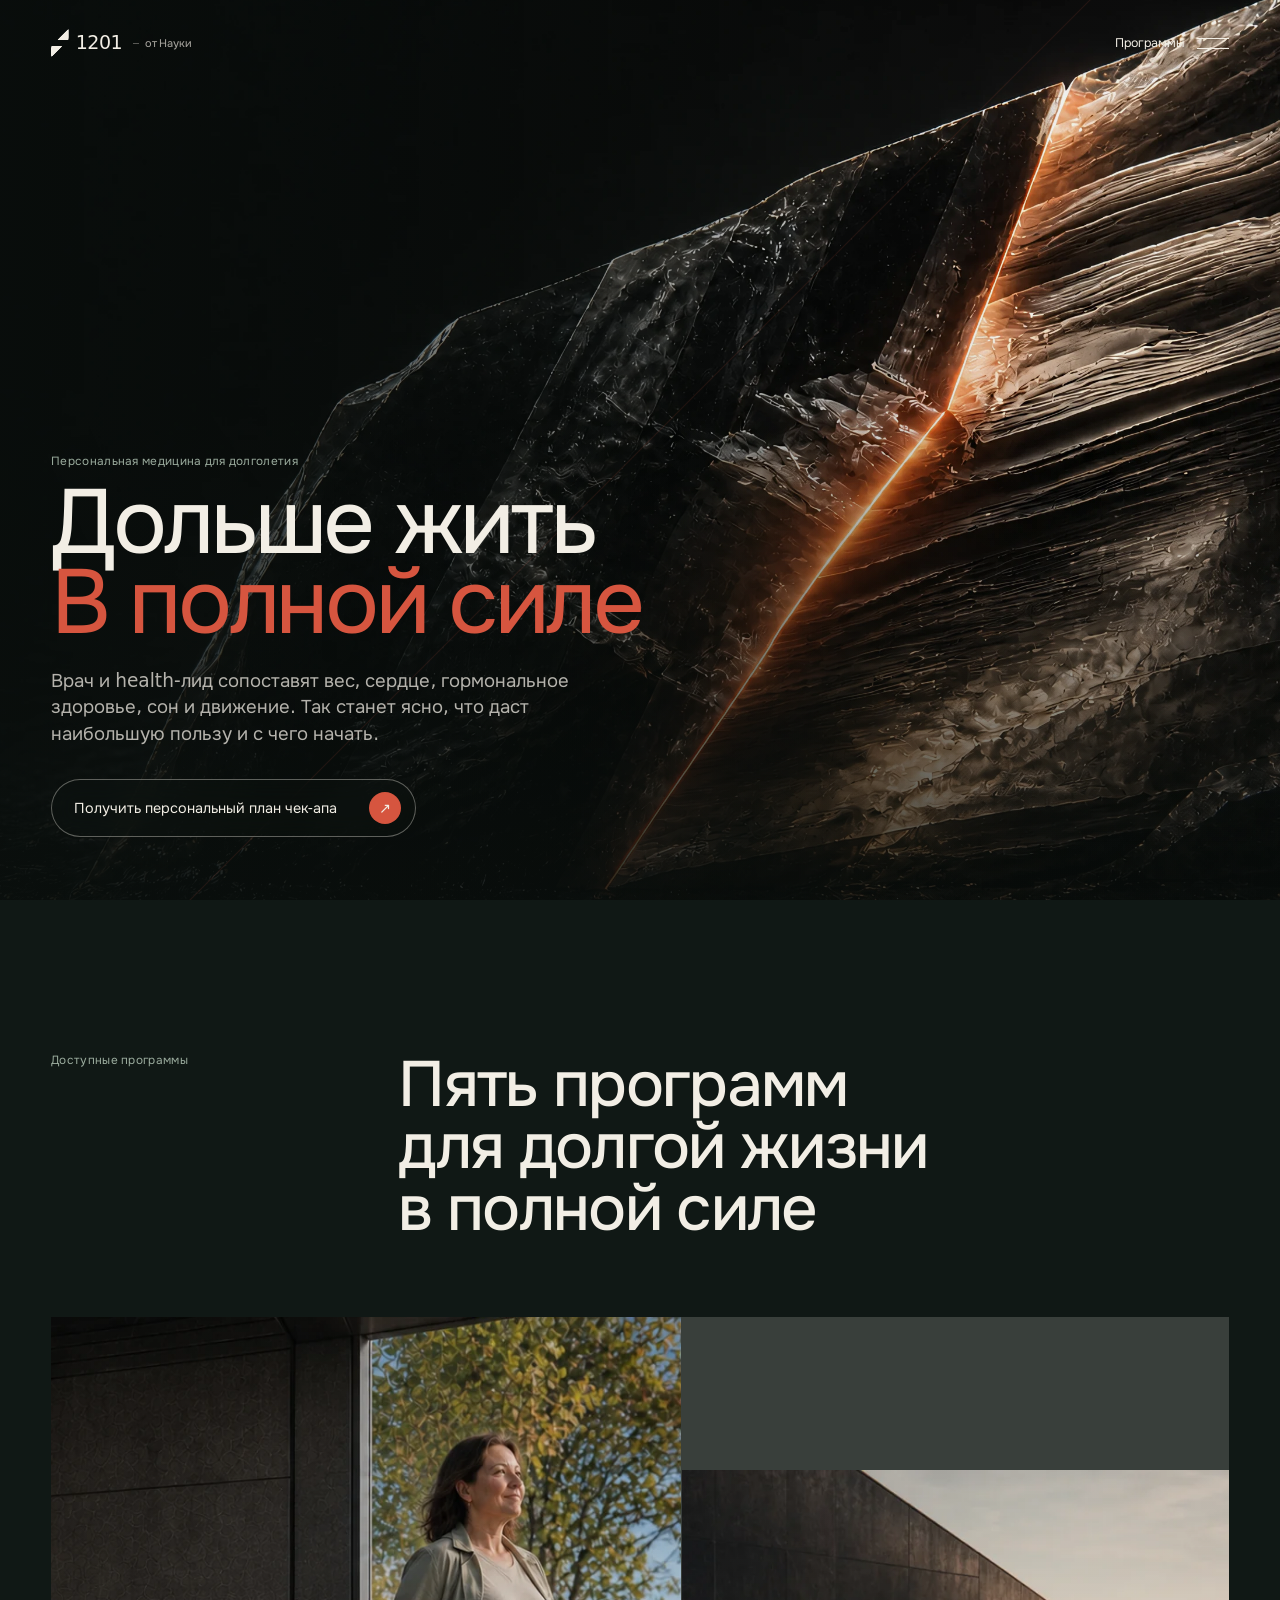
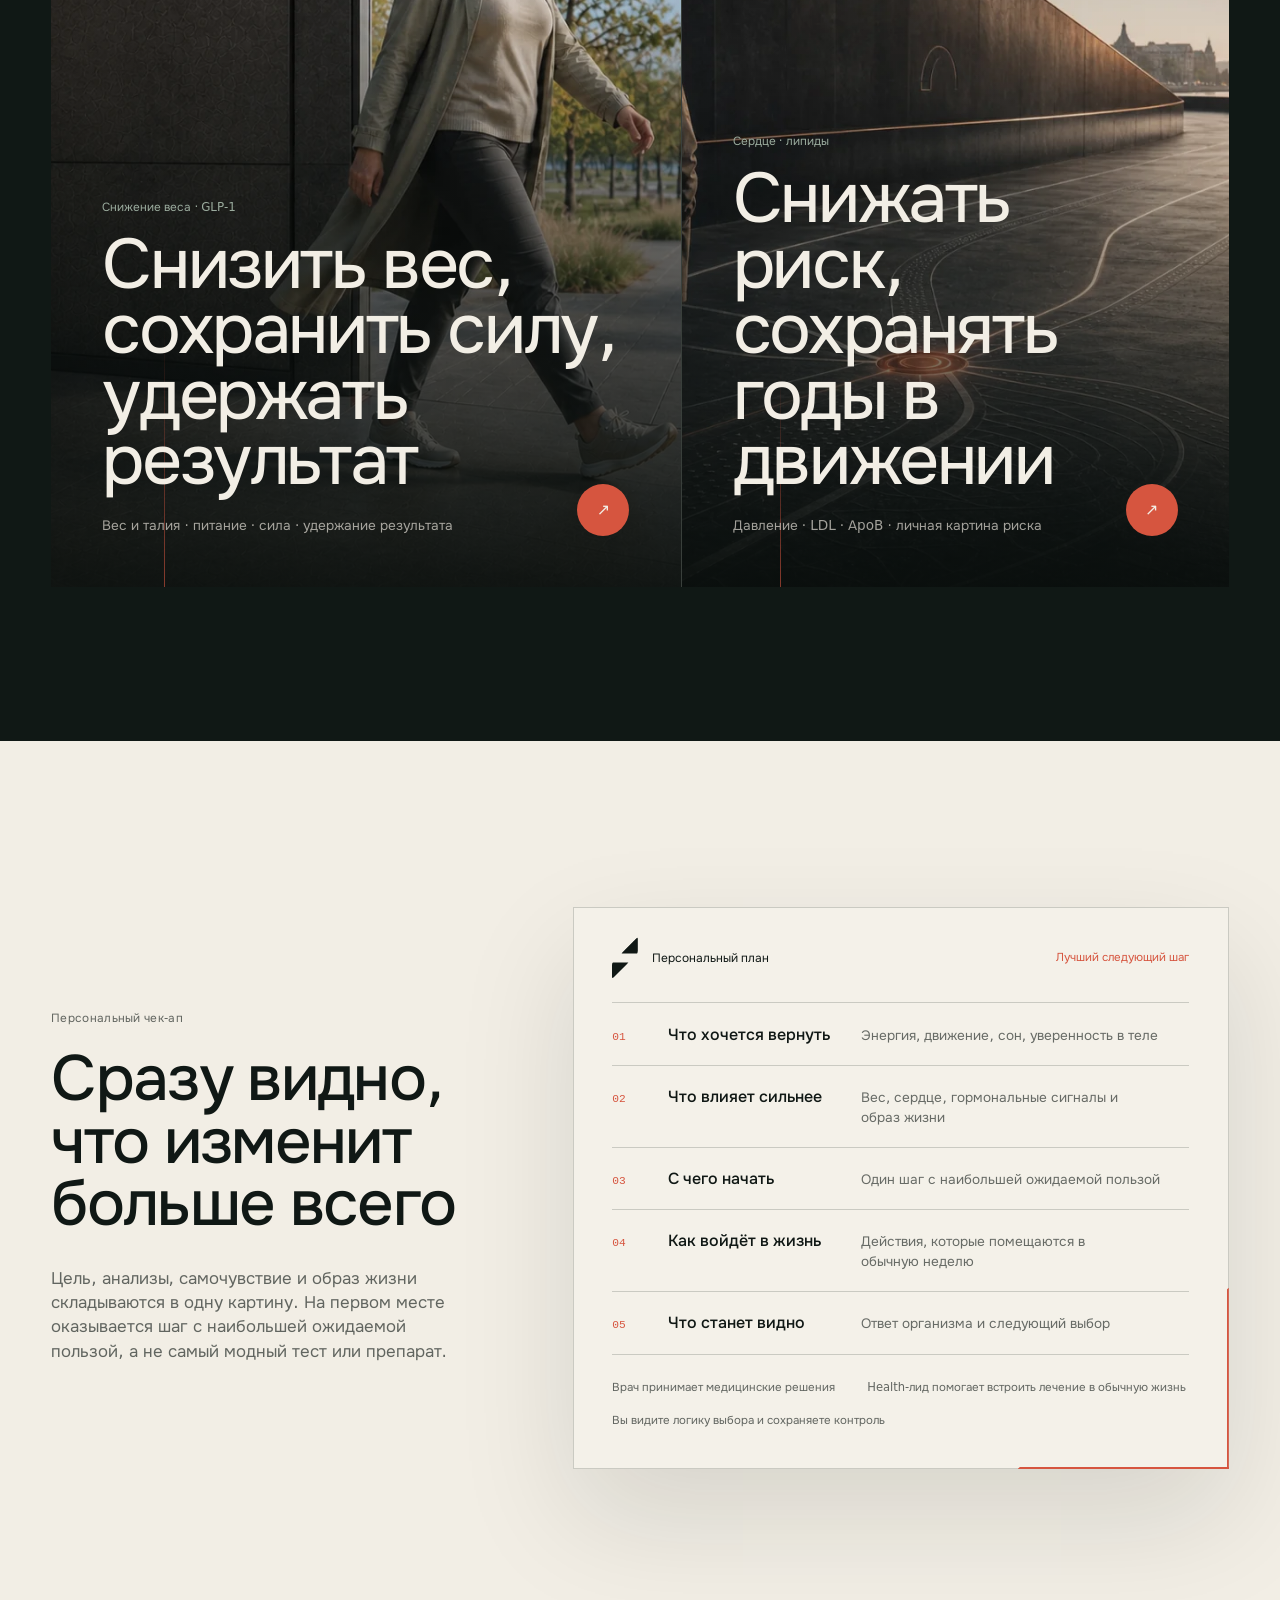
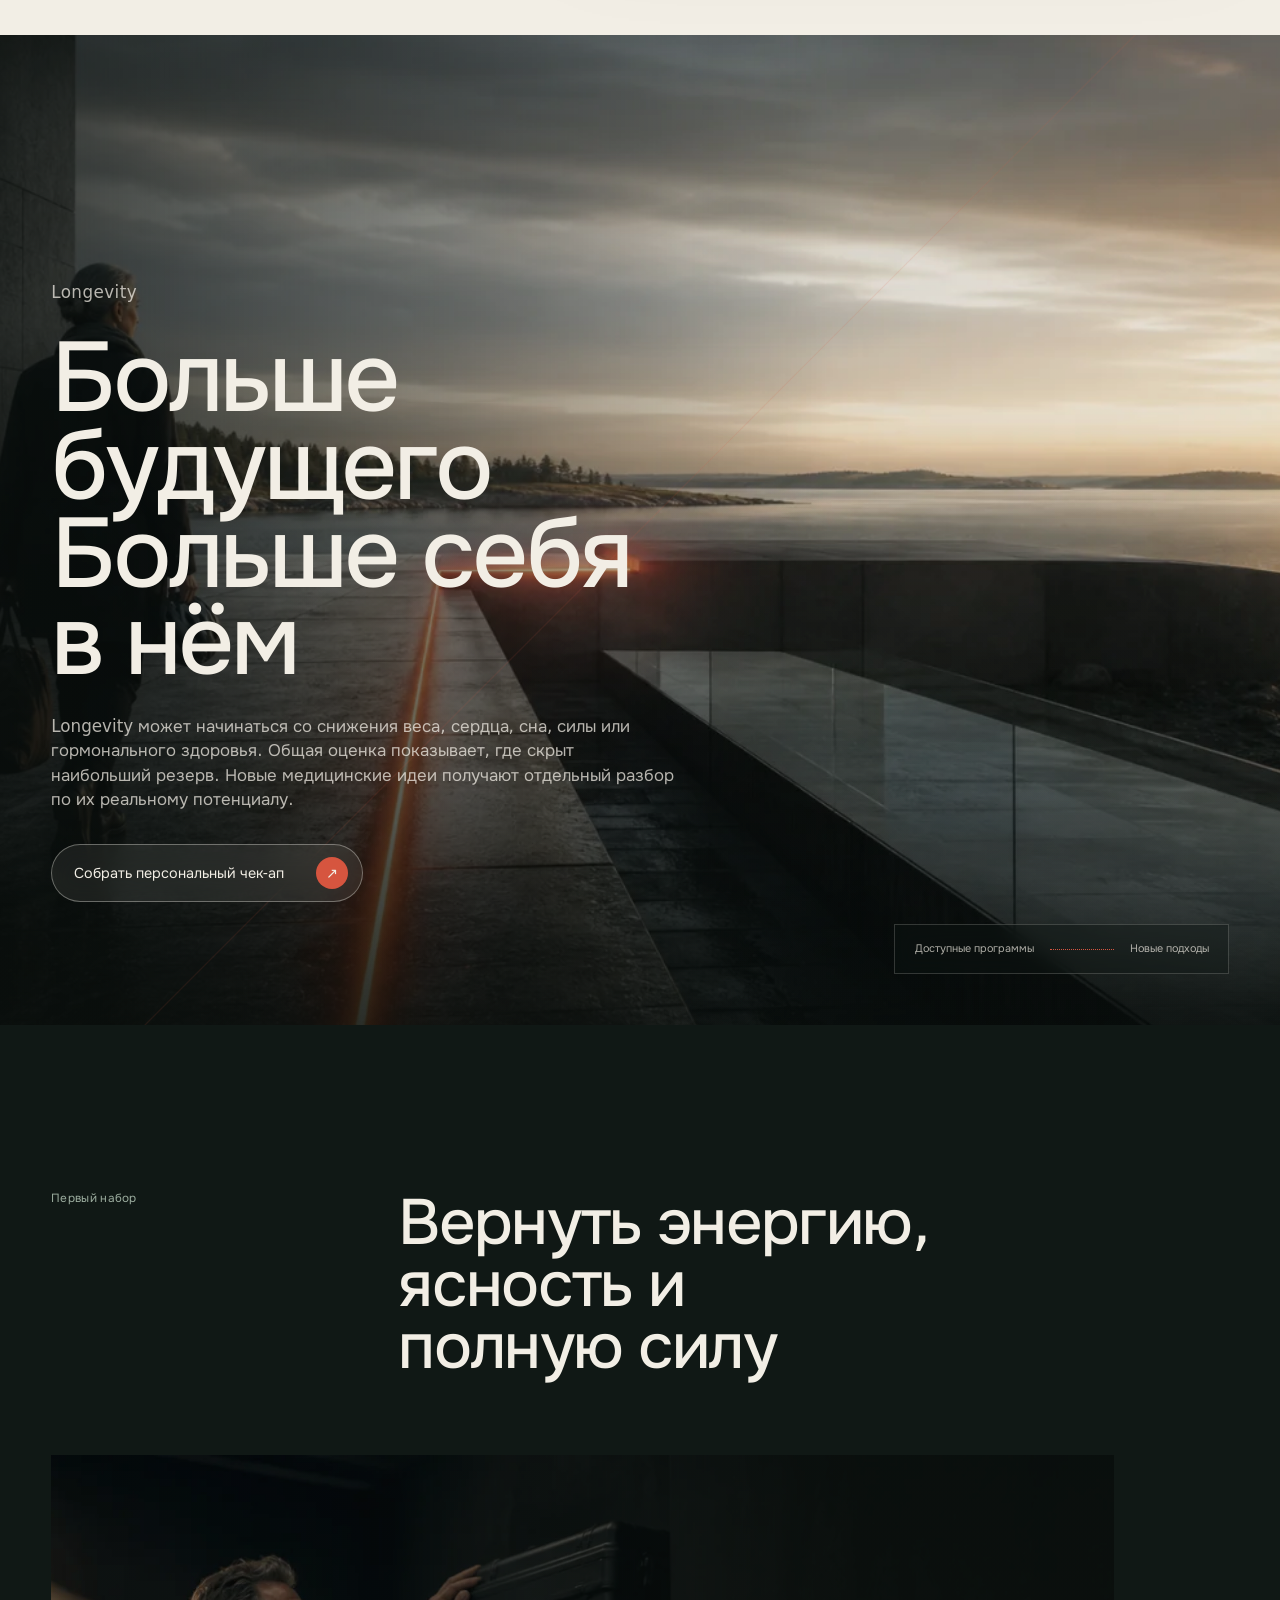
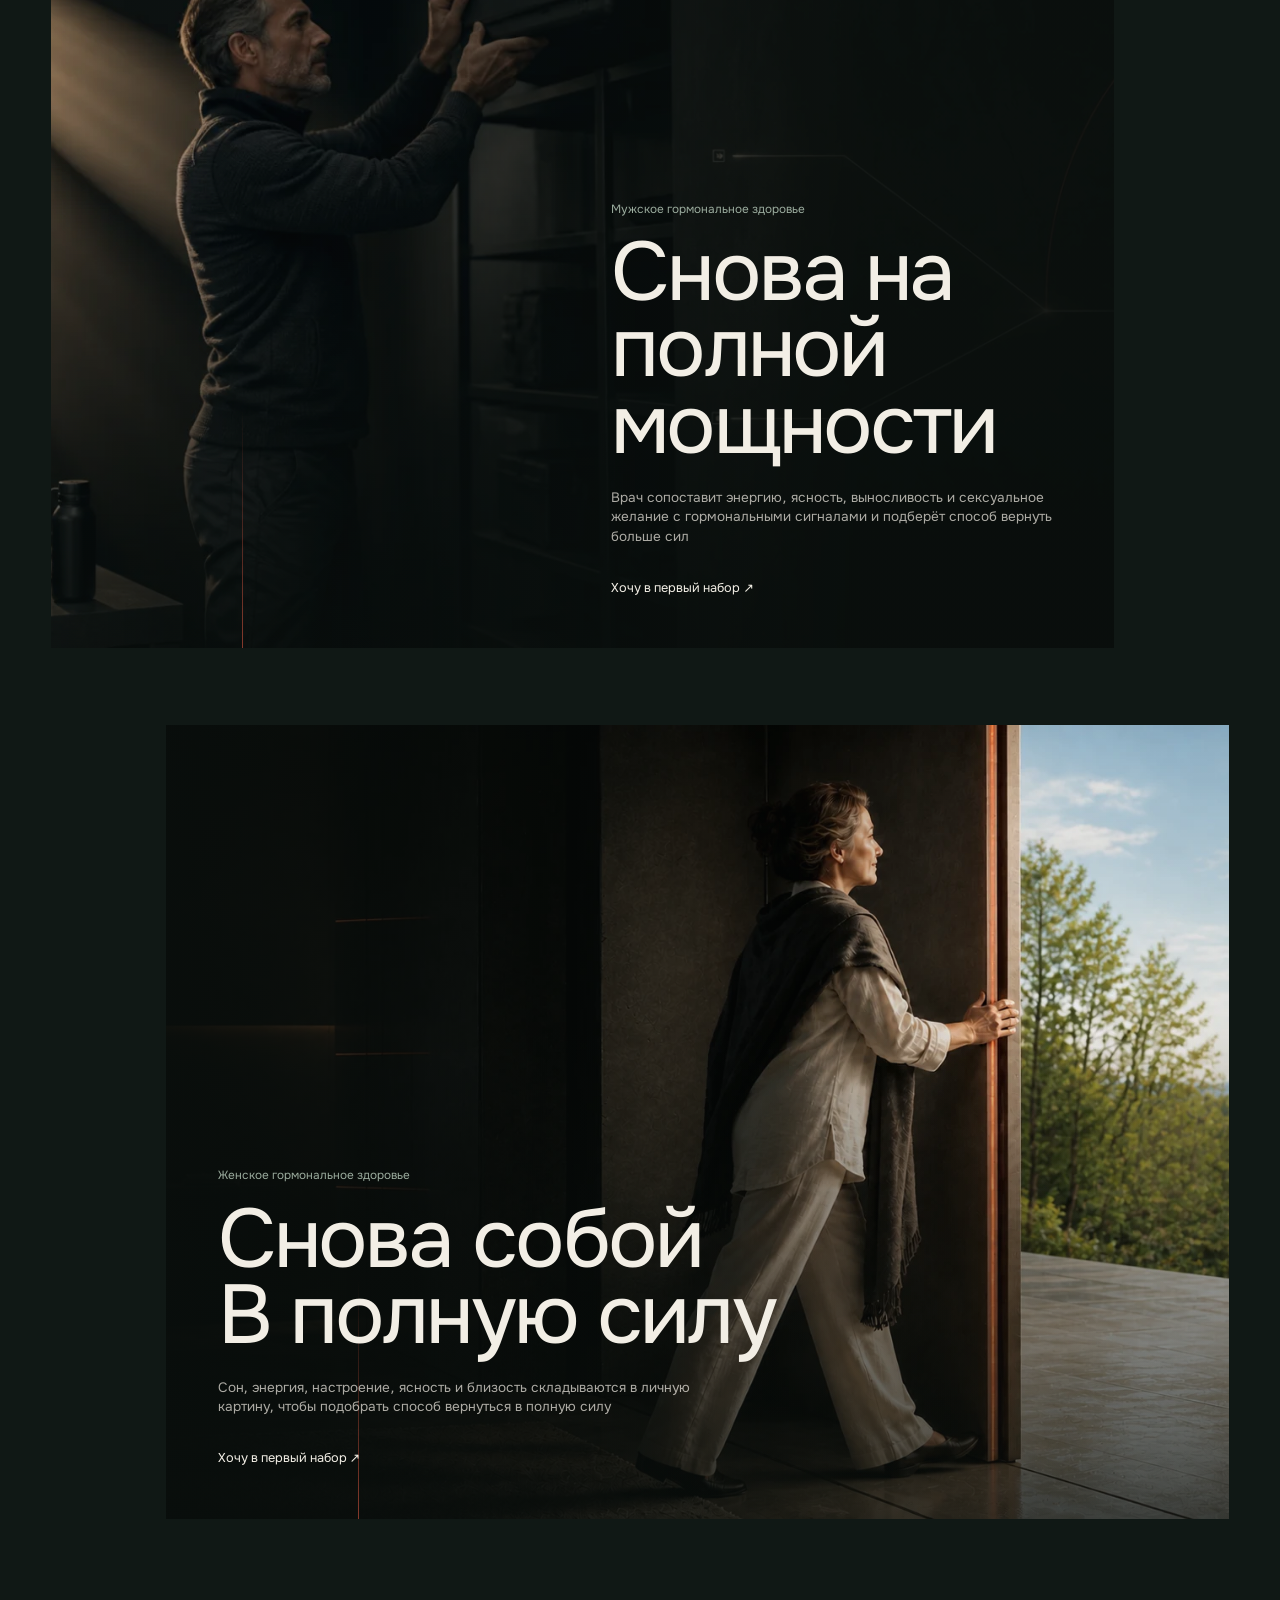
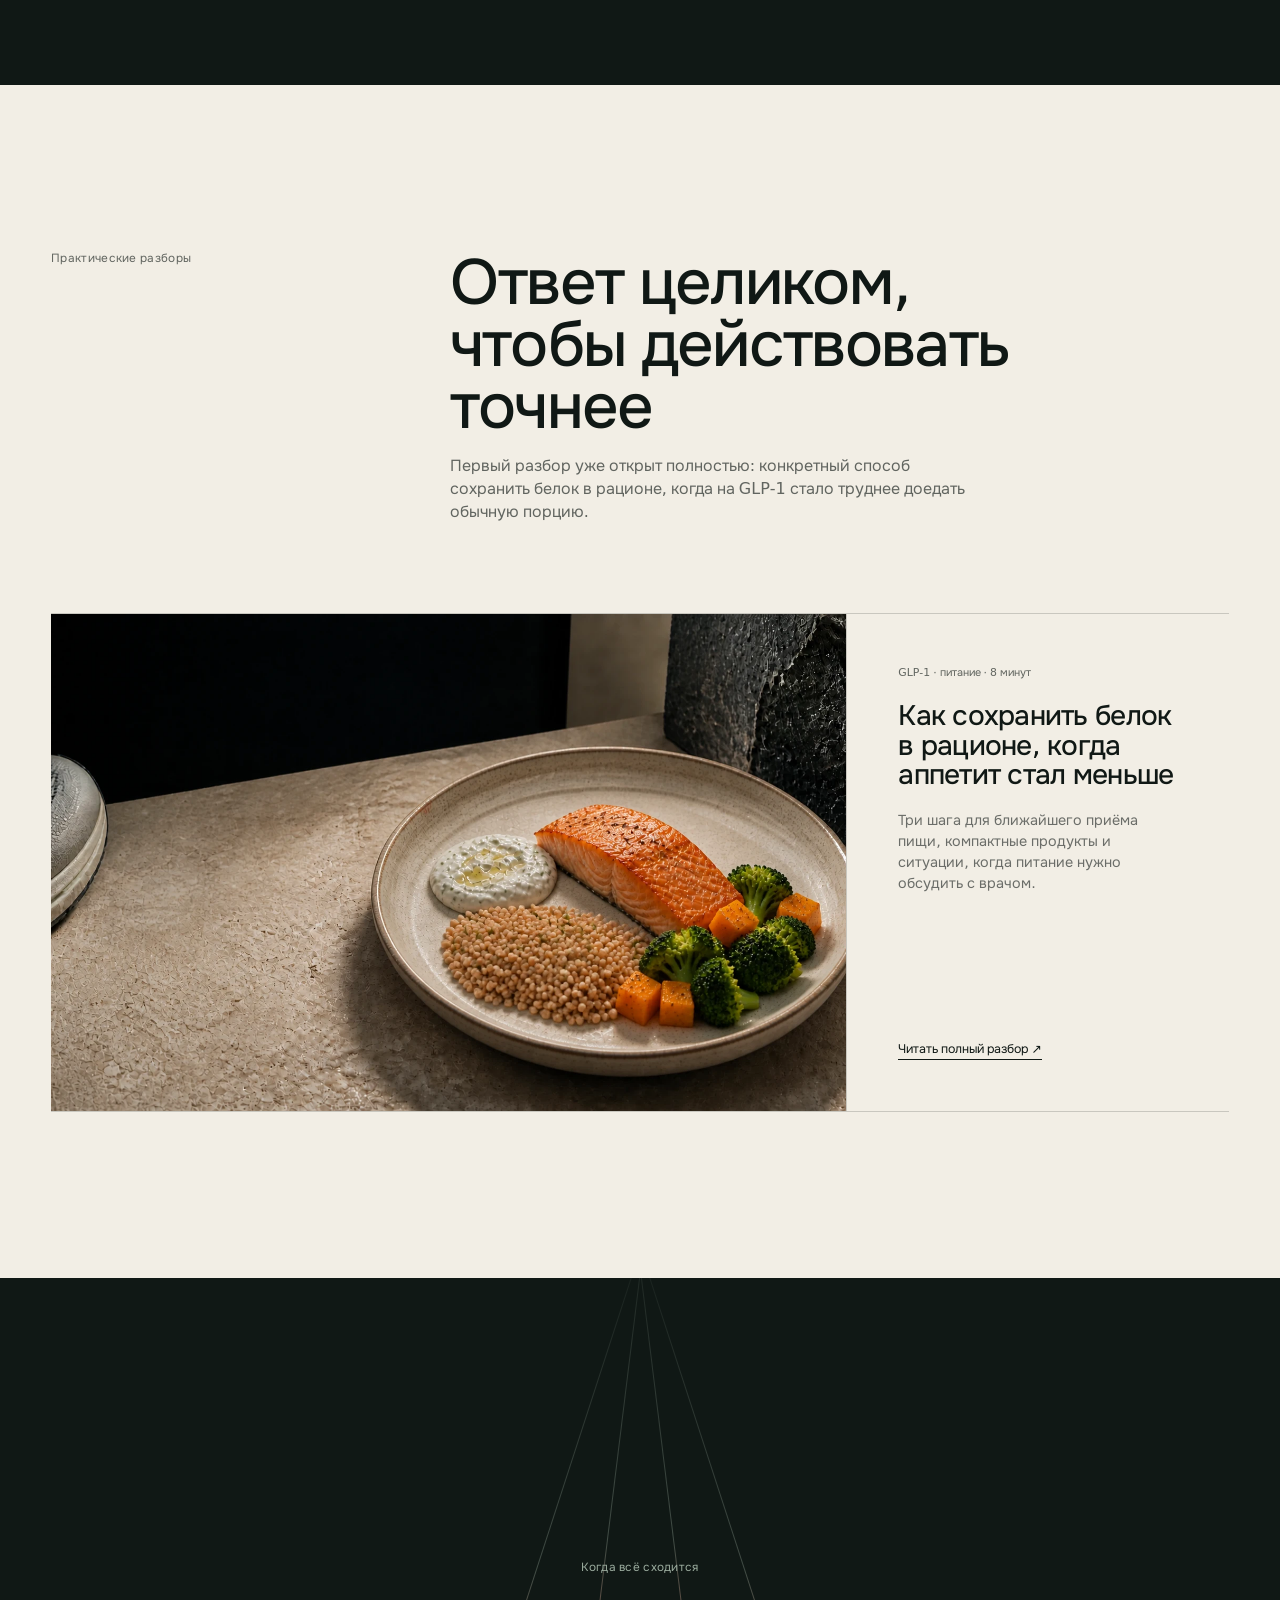
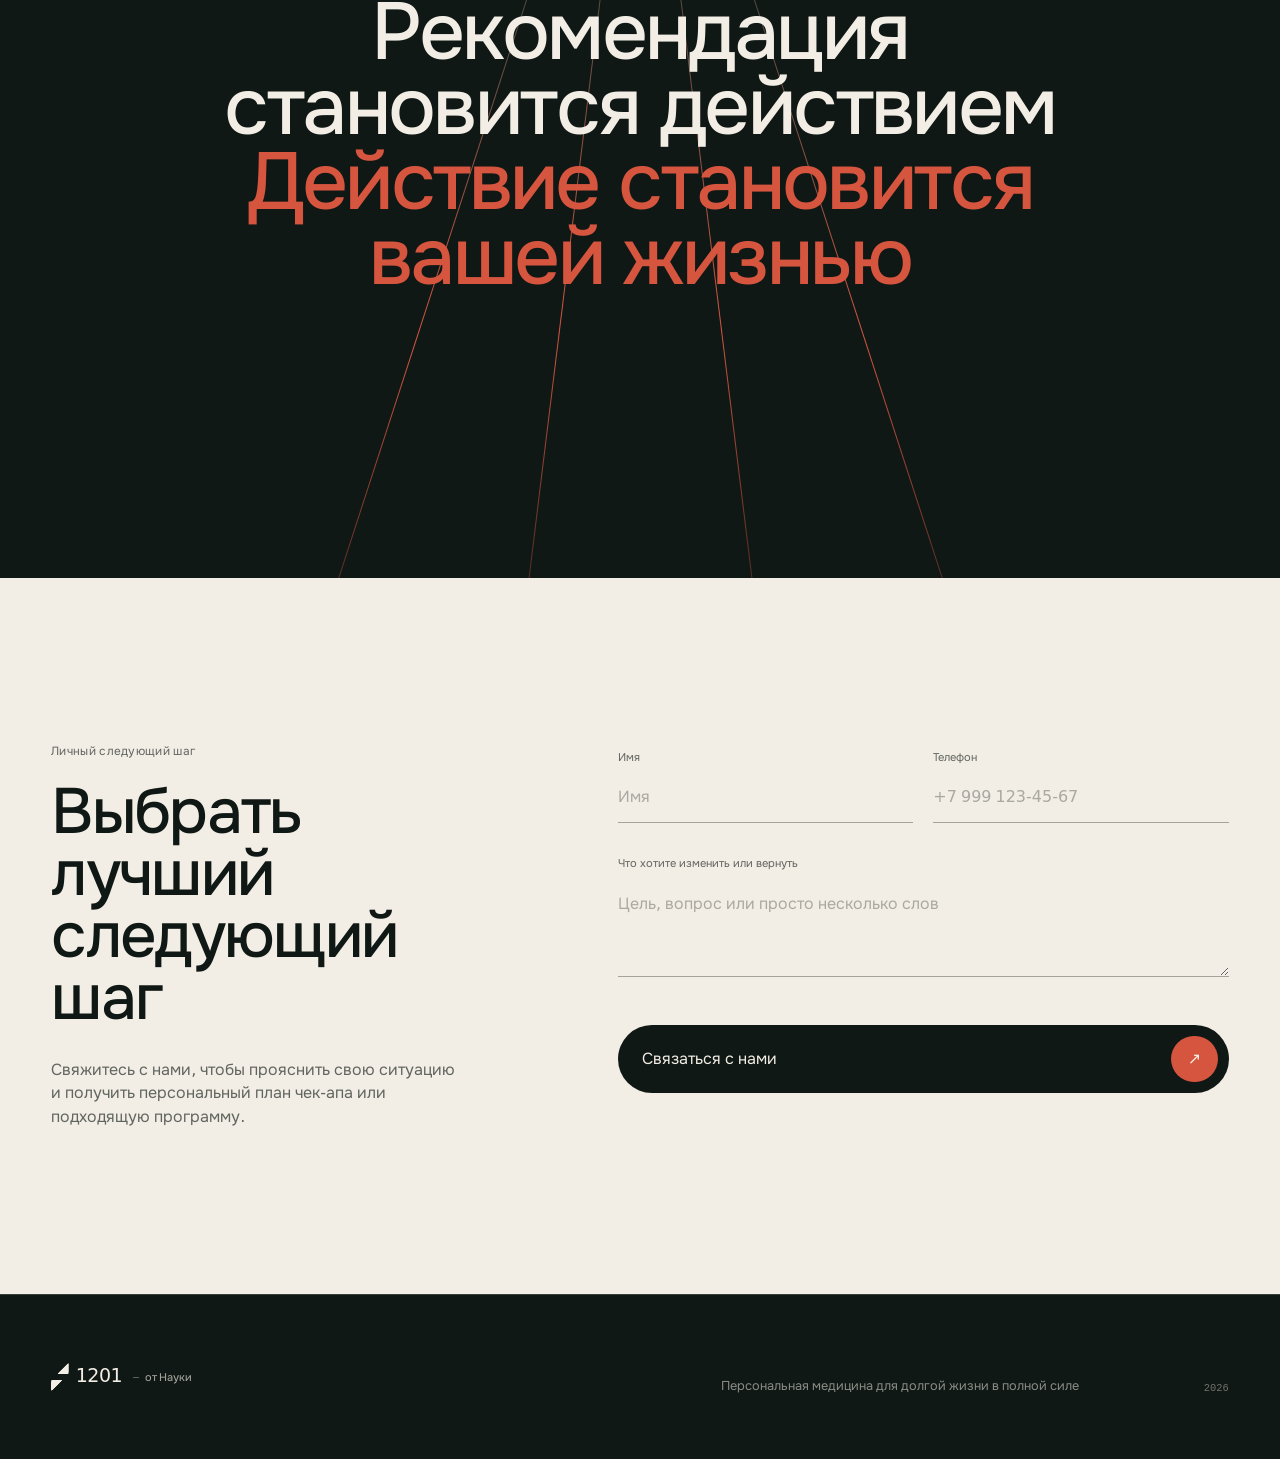
==== index.html @ 3ae36875 "Publish 1201 site with Spandrel hero pipeline" ====
<!doctype html>
<html lang="ru">
<head>
  <meta charset="utf-8">
  <meta name="viewport" content="width=device-width, initial-scale=1">
  <meta name="theme-color" content="#101815">
  <meta name="description" content="1201 от Науки. Персональная медицина для долголетия: пять программ и персональный план следующего шага.">
  <title>1201 от Науки | персональная медицина для долголетия</title>
  <link rel="preload" href="assets/fonts/onest-cyrillic.woff2" as="font" type="font/woff2" crossorigin>
  <link rel="preload" href="assets/hero-brand-ultrasharp.webp" as="image" type="image/webp">
  <link rel="stylesheet" href="styles.css?v=20260814-2">
  <script src="app.js?v=20260814-1" defer></script>
</head>
<body class="home">
  <a class="skip-link" href="#content">К содержанию</a>

  <header class="site-header" data-header>
    <a class="brand" href="index.html" aria-label="1201 от Науки, главная">
      <span class="brand-mark" aria-hidden="true"><i></i><b></b></span>
      <span class="brand-number">1201</span>
      <span class="brand-by">от Науки</span>
    </a>
    <button class="menu-button" type="button" aria-expanded="false" aria-controls="site-nav" data-menu-button>
      <span>Программы</span><i aria-hidden="true"></i>
    </button>
    <nav class="site-nav" id="site-nav" aria-label="Основная навигация" data-menu>
      <a href="#routes">Программы</a>
      <a href="#knowledge">Разборы</a>
      <a href="#contact">Начать</a>
    </nav>
  </header>

  <main id="content">
    <section class="hero hero-brand" data-pointer-scene>
      <div class="hero-media" aria-hidden="true" data-pointer-layer>
        <img src="assets/hero-brand-ultrasharp.webp" alt="" width="2880" height="1620" fetchpriority="high">
      </div>
      <div class="hero-scrim" aria-hidden="true"></div>
      <div class="hero-copy">
        <p class="eyebrow reveal">Персональная медицина для долголетия</p>
        <h1 class="hero-title reveal">Дольше жить<br><span>В полной силе</span></h1>
        <p class="hero-intro reveal">Врач и health‑лид сопоставят вес, сердце, гормональное здоровье, сон и движение. Так станет ясно, что даст наибольшую пользу и с чего начать.</p>
        <a class="button reveal" href="#contact">Получить персональный план чек‑апа <span aria-hidden="true">↗</span></a>
      </div>
    </section>

    <section class="route-gateway section-dark" id="routes" aria-labelledby="routes-title">
      <div class="section-head reveal">
        <p class="eyebrow">Доступные программы</p>
        <h2 id="routes-title">Пять программ для долгой жизни в полной силе</h2>
      </div>
      <div class="gateway-grid">
        <a class="route-card route-card-glp reveal" href="route.html?route=glp1" aria-label="Открыть программу снижения веса и метаболического здоровья">
          <img src="assets/hero-glp1.webp" alt="" width="1440" height="811" loading="lazy">
          <span class="route-card-shade" aria-hidden="true"></span>
          <span class="route-card-label">Снижение веса · GLP‑1</span>
          <strong>Снизить вес, сохранить силу, удержать результат</strong>
          <span class="route-card-proof">Вес и талия · питание · сила · удержание результата</span>
          <i aria-hidden="true">↗</i>
        </a>
        <a class="route-card route-card-cardio reveal" href="route.html?route=cardio" aria-label="Открыть кардио-липидную программу">
          <img src="assets/hero-cardio.webp" alt="" width="1440" height="811" loading="lazy">
          <span class="route-card-shade" aria-hidden="true"></span>
          <span class="route-card-label">Сердце · липиды</span>
          <strong>Снижать риск, сохранять годы в движении</strong>
          <span class="route-card-proof">Давление · LDL · ApoB · личная картина риска</span>
          <i aria-hidden="true">↗</i>
        </a>
      </div>
    </section>

    <section class="proof-section section-bone" aria-labelledby="proof-title">
      <div class="proof-lead reveal">
        <p class="eyebrow">Персональный чек‑ап</p>
        <h2 id="proof-title">Сразу видно, что изменит больше всего</h2>
        <p>Цель, анализы, самочувствие и образ жизни складываются в одну картину. На первом месте оказывается шаг с наибольшей ожидаемой пользой, а не самый модный тест или препарат.</p>
      </div>
      <div class="decision-dossier reveal" data-dossier>
        <div class="dossier-top">
          <span class="mini-mark" aria-hidden="true"></span>
          <span>Персональный план</span>
          <span class="dossier-result">Лучший следующий шаг</span>
        </div>
        <ol class="decision-chain">
          <li><span>01</span><strong>Что хочется вернуть</strong><em>Энергия, движение, сон, уверенность в теле</em></li>
          <li><span>02</span><strong>Что влияет сильнее</strong><em>Вес, сердце, гормональные сигналы и образ жизни</em></li>
          <li><span>03</span><strong>С чего начать</strong><em>Один шаг с наибольшей ожидаемой пользой</em></li>
          <li><span>04</span><strong>Как войдёт в жизнь</strong><em>Действия, которые помещаются в обычную неделю</em></li>
          <li><span>05</span><strong>Что станет видно</strong><em>Ответ организма и следующий выбор</em></li>
        </ol>
        <div class="ownership-line"><span>Врач принимает медицинские решения</span><span>Health‑лид помогает встроить лечение в обычную жизнь</span><span>Вы видите логику выбора и сохраняете контроль</span></div>
      </div>
    </section>

    <section class="longevity-canvas" aria-labelledby="longevity-title" data-pointer-scene>
      <div class="canvas-media" aria-hidden="true" data-pointer-layer>
        <img src="assets/hero-longevity.webp" alt="" width="1440" height="811" loading="lazy">
      </div>
      <div class="canvas-scrim" aria-hidden="true"></div>
      <div class="canvas-copy reveal">
        <p class="eyebrow">Longevity</p>
        <h2 id="longevity-title">Больше будущего<br>Больше себя в нём</h2>
        <p>Longevity может начинаться со снижения веса, сердца, сна, силы или гормонального здоровья. Общая оценка показывает, где скрыт наибольший резерв. Новые медицинские идеи получают отдельный разбор по их реальному потенциалу.</p>
        <a class="button button-light" href="route.html?route=longevity">Собрать персональный чек‑ап <span aria-hidden="true">↗</span></a>
      </div>
      <div class="research-plane reveal">
        <span>Доступные программы</span>
        <i aria-hidden="true"></i>
        <span>Новые подходы</span>
      </div>
    </section>

    <section class="hormones section-dark" aria-labelledby="hormones-title">
      <div class="section-head reveal">
        <p class="eyebrow">Первый набор</p>
        <h2 id="hormones-title">Вернуть энергию, ясность и полную силу</h2>
      </div>
      <div class="hormone-stack">
        <a class="hormone-panel hormone-male reveal" href="route.html?route=male">
          <img src="assets/hero-male.webp" alt="" width="1440" height="811" loading="lazy">
          <span class="panel-scrim" aria-hidden="true"></span>
          <span class="route-card-label">Мужское гормональное здоровье</span>
          <strong>Снова на полной мощности</strong>
          <span class="panel-proof">Врач сопоставит энергию, ясность, выносливость и сексуальное желание с гормональными сигналами и подберёт способ вернуть больше сил</span>
          <em>Хочу в первый набор ↗</em>
        </a>
        <a class="hormone-panel hormone-female reveal" href="route.html?route=female">
          <img src="assets/hero-female.webp" alt="" width="1440" height="811" loading="lazy">
          <span class="panel-scrim" aria-hidden="true"></span>
          <span class="route-card-label">Женское гормональное здоровье</span>
          <strong>Снова собой<br>В полную силу</strong>
          <span class="panel-proof">Сон, энергия, настроение, ясность и близость складываются в личную картину, чтобы подобрать способ вернуться в полную силу</span>
          <em>Хочу в первый набор ↗</em>
        </a>
      </div>
    </section>

    <section class="knowledge section-bone" id="knowledge" aria-labelledby="knowledge-title">
      <div class="knowledge-head reveal">
        <p class="eyebrow">Практические разборы</p>
        <h2 id="knowledge-title">Ответ целиком, чтобы действовать точнее</h2>
        <p>Первый разбор уже открыт полностью: конкретный способ сохранить белок в рационе, когда на GLP‑1 стало труднее доедать обычную порцию.</p>
      </div>
      <div class="article-feature reveal">
        <a class="article-card article-card-complete" href="article-protein-glp1.html">
          <div class="article-image"><img src="assets/article-protein.webp" alt="Тарелка с лососем, крупой и свежими овощами рядом с прогулочной обувью" width="1440" height="811" loading="lazy"></div>
          <div class="article-copy">
            <span>GLP‑1 · питание · 8 минут</span>
            <h3>Как сохранить белок в рационе, когда аппетит стал меньше</h3>
            <p>Три шага для ближайшего приёма пищи, компактные продукты и ситуации, когда питание нужно обсудить с врачом.</p>
            <em>Читать полный разбор ↗</em>
          </div>
        </a>
      </div>
    </section>

    <section class="spire section-dark" aria-labelledby="spire-title">
      <div class="spire-lines" aria-hidden="true"><i></i><i></i><i></i><i></i></div>
      <div class="spire-copy reveal">
        <p class="eyebrow">Когда всё сходится</p>
        <h2 id="spire-title">Рекомендация становится действием<br><span>Действие становится вашей жизнью</span></h2>
      </div>
    </section>

    <section class="contact section-bone" id="contact" aria-labelledby="contact-title">
      <div class="contact-intro reveal">
        <p class="eyebrow">Личный следующий шаг</p>
        <h2 id="contact-title">Выбрать лучший следующий шаг</h2>
        <p>Свяжитесь с нами, чтобы прояснить свою ситуацию и получить персональный план чек‑апа или подходящую программу.</p>
      </div>
      <form class="contact-form reveal" data-contact-form novalidate>
        <label><span>Имя</span><input name="name" autocomplete="name" placeholder="Имя"></label>
        <label><span>Телефон</span><input name="phone" type="tel" inputmode="tel" autocomplete="tel" placeholder="+7 999 123-45-67" data-phone></label>
        <label class="wide"><span>Что хотите изменить или вернуть</span><textarea name="question" rows="3" placeholder="Цель, вопрос или просто несколько слов"></textarea></label>
        <button class="submit-button" type="submit"><span>Связаться с нами</span><i aria-hidden="true">↗</i></button>
        <p class="form-success" role="status" aria-live="polite" hidden>Спасибо. Скоро свяжемся</p>
      </form>
    </section>
  </main>

  <footer class="site-footer">
    <a class="brand brand-footer" href="index.html" aria-label="1201 от Науки, главная">
      <span class="brand-mark" aria-hidden="true"><i></i><b></b></span><span class="brand-number">1201</span><span class="brand-by">от Науки</span>
    </a>
    <p>Персональная медицина для долгой жизни в полной силе</p>
    <span class="mono">2026</span>
  </footer>
</body>
</html>
---- styles.css ----
@font-face{font-family:Onest;src:url("assets/fonts/onest-cyrillic.woff2") format("woff2");font-weight:100 900;font-style:normal;font-display:swap}
@font-face{font-family:"IBM Plex Mono";src:url("assets/fonts/ibm-plex-mono-cyrillic.woff2") format("woff2");font-weight:400;font-style:normal;font-display:swap}

:root{
  --ink:#101815;
  --ink-2:#17211e;
  --bone:#f2eee5;
  --bone-2:#e5dfd3;
  --sage:#9bac9e;
  --ion:#d6553f;
  --graphite:#707a73;
  --line-dark:rgba(242,238,229,.18);
  --line-light:rgba(16,24,21,.18);
  --ease:cubic-bezier(.16,1,.3,1);
  --pad:clamp(1.25rem,4vw,4.5rem);
  --header:5.5rem;
}

*{box-sizing:border-box}
html{scroll-behavior:smooth;background:var(--ink)}
body{margin:0;background:var(--ink);color:var(--bone);font-family:Onest,system-ui,sans-serif;font-size:16px;line-height:1.45;-webkit-font-smoothing:antialiased;overflow-x:hidden}
img{display:block;width:100%;height:auto}
a{color:inherit;text-decoration:none}
button,input,textarea{font:inherit}
button{color:inherit}
h1,h2,h3,p{margin:0}
h1,h2,h3{font-weight:470;letter-spacing:-.026em;line-break:auto;text-wrap:balance}
h1,h2,h3,strong{word-break:normal;overflow-wrap:normal;hyphens:none}
p,li{orphans:2;widows:2;text-wrap:pretty}
h2{font-size:clamp(2.55rem,5vw,5.8rem);line-height:.97}
h3{font-size:clamp(1.5rem,2.2vw,2.55rem);line-height:1.06}
::selection{background:var(--ion);color:var(--bone)}
:focus-visible{outline:2px solid var(--ion);outline-offset:4px}

.skip-link{position:fixed;top:1rem;left:1rem;z-index:1000;padding:.75rem 1rem;background:var(--bone);color:var(--ink);transform:translateY(-160%);transition:transform .25s var(--ease)}
.skip-link:focus{transform:none}
.mono{font-family:"IBM Plex Mono",monospace;font-variant-numeric:tabular-nums}
.section-dark{position:relative;background:var(--ink);color:var(--bone)}
.section-bone{position:relative;background:var(--bone);color:var(--ink)}
.section-bone .eyebrow{color:rgba(16,24,21,.64)}
.eyebrow{font-size:.74rem;line-height:1.2;letter-spacing:.025em;color:var(--sage)}
.button{display:inline-flex;align-items:center;justify-content:space-between;gap:2rem;min-height:3.2rem;padding:.75rem .9rem .75rem 1.35rem;border:1px solid rgba(242,238,229,.36);border-radius:999px;background:rgba(16,24,21,.28);backdrop-filter:blur(12px);font-size:.9rem;transition:transform .45s var(--ease),background-color .45s var(--ease),border-color .45s var(--ease)}
.button span{display:grid;width:2rem;height:2rem;place-items:center;border-radius:50%;background:var(--ion);transition:transform .45s var(--ease)}
.button:hover{transform:translateY(-2px);background:rgba(16,24,21,.6);border-color:var(--bone)}
.button:hover span{transform:rotate(45deg)}
.button:active{transform:scale(.98)}
.button-light{background:rgba(242,238,229,.08)}

.site-header{position:fixed;top:0;left:0;z-index:100;width:100%;height:var(--header);display:flex;align-items:center;justify-content:space-between;padding:0 var(--pad);border-bottom:1px solid transparent;transition:height .45s var(--ease),background-color .45s var(--ease),border-color .45s var(--ease)}
.site-header.is-scrolled{height:4.5rem;background:rgba(16,24,21,.82);border-color:var(--line-dark);backdrop-filter:blur(18px)}
.brand{position:relative;display:flex;align-items:center;gap:.48rem;height:2.25rem;z-index:2}
.brand-mark{position:relative;display:inline-block;width:1.05rem;height:1.05rem;flex:0 0 auto;transition:transform .7s var(--ease)}
.mini-mark{position:relative;display:inline-block;width:1.5rem;height:1.5rem;flex:0 0 auto}
.brand-mark i,.brand-mark b,.mini-mark:before,.mini-mark:after{position:absolute;display:block;content:"";width:70%;height:70%;background:var(--bone);border-radius:.16rem;font-style:normal;transform:skewY(-45deg)}
.brand-mark i,.mini-mark:before{left:0;bottom:0;clip-path:polygon(0 0,100% 100%,0 100%)}
.brand-mark b,.mini-mark:after{right:0;top:0;clip-path:polygon(0 0,100% 0,100% 100%);transform:translate(1px,-1px) skewY(-45deg)}
.brand:hover .brand-mark{transform:translateY(-1px) rotate(.8deg)}
.brand-number{font-size:1.19rem;font-weight:500;letter-spacing:-.025em}
.brand-by{position:relative;margin-left:.22rem;padding-left:.72rem;color:rgba(242,238,229,.68);font-size:.69rem;font-weight:420;letter-spacing:-.012em}
.brand-by:before{position:absolute;left:0;top:50%;width:.34rem;border-top:1px solid rgba(242,238,229,.34);content:""}
.menu-button{position:relative;z-index:2;display:flex;align-items:center;gap:.8rem;min-height:44px;padding:.5rem 0;border:0;background:none;cursor:pointer;font-size:.78rem}
.menu-button i{position:relative;display:block;width:2rem;height:.65rem;border-top:1px solid var(--bone);border-bottom:1px solid var(--bone);transition:transform .35s var(--ease)}
.menu-button[aria-expanded="true"] i{transform:rotate(45deg)}
.site-nav{position:fixed;inset:0;display:grid;align-content:center;gap:1rem;padding:var(--pad);background:rgba(16,24,21,.97);opacity:0;visibility:hidden;transform:translateY(-1rem);transition:opacity .4s var(--ease),transform .4s var(--ease),visibility .4s}
.site-nav.is-open{opacity:1;visibility:visible;transform:none}
.site-nav a{font-size:clamp(3rem,9vw,8rem);line-height:.94;letter-spacing:-.035em;transition:color .25s}
.site-nav a:hover{color:var(--ion)}
.back-link{display:flex;align-items:center;gap:.8rem;min-height:44px;font-size:.8rem;color:rgba(242,238,229,.72)}
.back-link span{color:var(--ion)}

.hero{position:relative;isolation:isolate;min-height:100svh;display:flex;align-items:flex-end;padding:calc(var(--header) + 3rem) var(--pad) clamp(3rem,7vh,6rem);overflow:hidden}
.hero-media,.canvas-media,.route-hero-media{position:absolute;inset:-2.5%;z-index:-3;will-change:transform;transition:transform .8s var(--ease)}
.hero-media img,.canvas-media img,.route-hero-media img{width:100%;height:100%;object-fit:cover}
.hero-scrim,.canvas-scrim,.route-hero-scrim{position:absolute;inset:0;z-index:-2;background:linear-gradient(90deg,rgba(10,15,13,.86) 0%,rgba(10,15,13,.45) 47%,rgba(10,15,13,.06) 78%),linear-gradient(0deg,rgba(10,15,13,.72),transparent 54%)}
.hero:after,.longevity-canvas:after,.route-hero:after{position:absolute;inset:0;z-index:-1;content:"";pointer-events:none;background:linear-gradient(135deg,transparent 49.93%,rgba(214,85,63,.38) 50%,transparent 50.07%);opacity:.28}
.hero-copy{width:min(66rem,75vw)}
.hero-title{max-width:14ch;margin:.9rem 0 1.5rem;font-size:clamp(4.2rem,7.1vw,8.3rem);font-weight:430;line-height:.88;letter-spacing:-.037em}
.hero-title span{color:var(--ion)}
.hero-intro{max-width:34rem;margin-bottom:2rem;font-size:clamp(1rem,1.45vw,1.35rem);line-height:1.42;color:rgba(242,238,229,.74)}
.hero-dossier{position:absolute;right:var(--pad);bottom:clamp(3rem,7vh,6rem);width:min(22rem,25vw);display:grid;gap:1rem;padding:1.35rem;border:1px solid var(--line-dark);background:rgba(16,24,21,.42);backdrop-filter:blur(12px)}
.hero-dossier div{display:grid;grid-template-columns:1fr auto;gap:1rem;padding-bottom:.75rem;border-bottom:1px solid var(--line-dark)}
.hero-dossier div:last-child{padding-bottom:0;border-bottom:0}
.hero-dossier span{font-size:.67rem;color:var(--sage)}
.hero-dossier strong{font-size:.78rem;font-weight:440;text-align:right}
.hero-dossier .mono{font-size:1.15rem;color:var(--ion)}

.route-gateway{padding:clamp(6rem,12vw,12rem) var(--pad)}
.section-head{display:grid;grid-template-columns:minmax(8rem,.55fr) 1.45fr;gap:2rem;align-items:start;margin-bottom:clamp(3rem,6vw,6rem)}
.section-head h2{max-width:16ch}
.gateway-grid{display:grid;grid-template-columns:1.07fr .93fr;gap:1px;background:var(--line-dark)}
.route-card{position:relative;isolation:isolate;min-height:clamp(35rem,65vw,55rem);display:flex;flex-direction:column;justify-content:flex-end;overflow:hidden;padding:clamp(1.5rem,4vw,4rem);background:var(--ink)}
.route-card img{position:absolute;inset:0;z-index:-3;width:100%;height:100%;object-fit:cover;transition:transform 1.15s var(--ease),filter 1.15s var(--ease)}
.route-card-shade,.panel-scrim{position:absolute;inset:0;z-index:-2;background:linear-gradient(0deg,rgba(9,14,12,.92),rgba(9,14,12,.08) 68%)}
.route-card:after,.hormone-panel:after{position:absolute;top:0;bottom:0;left:18%;z-index:-1;width:1px;content:"";background:linear-gradient(transparent,var(--ion),transparent);transform:translateY(70%);transition:transform 1s var(--ease)}
.route-card:hover img,.hormone-panel:hover img{transform:scale(1.035);filter:brightness(1.06)}
.route-card:hover:after,.hormone-panel:hover:after{transform:translateY(-30%)}
.route-card-label{margin-bottom:1rem;color:var(--sage);font-size:.74rem}
.route-card strong{max-width:14ch;font-size:clamp(3.2rem,5.5vw,6.9rem);font-weight:430;line-height:.93;letter-spacing:-.034em}
.route-card-proof{max-width:32rem;margin-top:1.4rem;color:rgba(242,238,229,.65);font-size:.85rem}
.route-card>i{position:absolute;right:clamp(1.5rem,4vw,4rem);bottom:clamp(1.5rem,4vw,4rem);display:grid;width:3.25rem;height:3.25rem;place-items:center;border-radius:50%;background:var(--ion);font-style:normal;transition:transform .45s var(--ease)}
.route-card:hover>i{transform:rotate(45deg)}
.route-card-cardio{margin-top:clamp(5rem,12vw,13rem);min-height:clamp(31rem,56vw,48rem)}
.route-card-glp img{object-position:76% center}
.route-card-cardio img{object-position:57% center}

.proof-section{display:grid;grid-template-columns:.78fr 1.22fr;gap:clamp(3rem,8vw,9rem);padding:clamp(7rem,13vw,13rem) var(--pad)}
.proof-lead{display:flex;flex-direction:column;align-items:flex-start;justify-content:center}
.proof-lead h2{max-width:13ch;margin:1.4rem 0 2rem;font-size:clamp(3.2rem,5vw,5.8rem)}
.proof-lead>p:last-child{max-width:31rem;color:rgba(16,24,21,.64);font-size:1.05rem}
.decision-dossier{position:relative;align-self:center;padding:clamp(1.4rem,3vw,2.8rem);border:1px solid var(--line-light);background:rgba(255,255,255,.16);box-shadow:0 3rem 7rem rgba(16,24,21,.12)}
.decision-dossier:after{position:absolute;right:-1px;bottom:-1px;width:32%;height:32%;content:"";border-right:2px solid var(--ion);border-bottom:2px solid var(--ion);clip-path:polygon(100% 0,100% 100%,0 100%)}
.dossier-top{display:grid;grid-template-columns:auto 1fr auto;gap:1rem;align-items:center;padding-bottom:2rem;border-bottom:1px solid var(--line-light);font-size:.75rem}
.dossier-top .mini-mark:before,.dossier-top .mini-mark:after{background:var(--ink)}
.dossier-top .mono,.dossier-result{color:var(--ion);font-size:.72rem;text-align:right}
.decision-chain{margin:0;padding:0;list-style:none}
.decision-chain li{display:grid;grid-template-columns:2.5rem minmax(7rem,.7fr) 1.3fr;gap:1rem;padding:1.2rem 0;border-bottom:1px solid var(--line-light);align-items:baseline}
.decision-chain span{font-family:"IBM Plex Mono",monospace;color:var(--ion);font-size:.7rem}
.decision-chain strong{font-size:1rem;font-weight:520}
.decision-chain em{font-style:normal;color:rgba(16,24,21,.62);font-size:.85rem}
.ownership-line{display:flex;flex-wrap:wrap;gap:1rem 2rem;padding-top:1.6rem;color:rgba(16,24,21,.64);font-size:.72rem}

.longevity-canvas{position:relative;isolation:isolate;min-height:min(72rem,110vh);display:flex;align-items:flex-end;padding:var(--pad);overflow:hidden}
.canvas-media{inset:-3%;z-index:-3}
.canvas-scrim{z-index:-2;background:linear-gradient(90deg,rgba(10,15,13,.78),rgba(10,15,13,.08) 65%),linear-gradient(0deg,rgba(10,15,13,.75),transparent 55%)}
.canvas-copy{max-width:55rem;padding-bottom:clamp(4rem,8vh,8rem)}
.canvas-copy h2{max-width:12ch;margin:1rem 0 1.8rem;font-size:clamp(4rem,7.7vw,9rem);line-height:.89;letter-spacing:-.034em}
.canvas-copy p{max-width:39rem;margin-bottom:2rem;color:rgba(242,238,229,.74);font-size:1.05rem}
.research-plane{position:absolute;right:var(--pad);bottom:var(--pad);display:flex;align-items:center;gap:1rem;padding:1rem 1.2rem;border:1px solid var(--line-dark);background:rgba(16,24,21,.36);backdrop-filter:blur(10px);color:rgba(242,238,229,.7);font-size:.68rem}
.research-plane i{width:4rem;border-top:1px dotted var(--ion)}

.hormones{padding:clamp(7rem,13vw,13rem) var(--pad)}
.hormone-stack{display:grid;gap:clamp(2rem,6vw,6rem)}
.hormone-panel{position:relative;isolation:isolate;min-height:clamp(35rem,62vw,55rem);display:flex;flex-direction:column;justify-content:flex-end;overflow:hidden;padding:clamp(1.5rem,4vw,4.5rem)}
.hormone-panel img{position:absolute;inset:0;z-index:-3;width:100%;height:100%;object-fit:cover;transition:transform 1.15s var(--ease),filter 1.15s var(--ease)}
.hormone-male{margin-right:clamp(0rem,9vw,9rem)}
.hormone-female{margin-left:clamp(0rem,9vw,9rem)}
.hormone-male .panel-scrim{background:linear-gradient(90deg,rgba(9,14,12,.12),rgba(9,14,12,.92) 76%),linear-gradient(0deg,rgba(9,14,12,.75),transparent 62%)}
.hormone-female .panel-scrim{background:linear-gradient(90deg,rgba(9,14,12,.94),rgba(9,14,12,.06) 76%),linear-gradient(0deg,rgba(9,14,12,.72),transparent 62%)}
.hormone-panel .route-card-label{margin-bottom:1rem}
.hormone-panel strong{max-width:13ch;font-size:clamp(3.8rem,6.5vw,7.8rem);font-weight:430;line-height:.92;letter-spacing:-.034em}
.hormone-male strong,.hormone-male .route-card-label,.hormone-male .panel-proof,.hormone-male em{align-self:flex-end;width:min(39rem,47%)}
.panel-proof{max-width:30rem;margin-top:1.5rem;color:rgba(242,238,229,.7);font-size:.85rem}
.hormone-panel em{margin-top:2rem;color:var(--bone);font-style:normal;font-size:.8rem}

.knowledge{padding:clamp(7rem,13vw,13rem) var(--pad)}
.knowledge-head{display:grid;grid-template-columns:.45fr 1fr;gap:1rem 3rem;margin-bottom:clamp(3rem,7vw,7rem)}
.knowledge-head h2{grid-column:2;max-width:16ch}
.knowledge-head>p:last-child{grid-column:2;max-width:35rem;color:rgba(16,24,21,.64)}
.article-feature{max-width:84rem;margin-left:auto}
.article-card{display:grid;grid-template-rows:auto 1fr;border-top:1px solid var(--line-light)}
.article-card-complete{grid-template-columns:minmax(0,1.35fr) minmax(18rem,.65fr);border-bottom:1px solid var(--line-light)}
.article-image{overflow:hidden;aspect-ratio:16/10;background:var(--ink)}
.article-image img{width:100%;height:100%;object-fit:cover;transition:transform 1s var(--ease)}
.article-card:hover .article-image img{transform:scale(1.035)}
.article-copy{display:flex;flex-direction:column;align-items:flex-start;padding:1.4rem 0 2rem}
.article-card-complete .article-copy{padding:clamp(1.8rem,4vw,4rem);border-left:1px solid var(--line-light)}
.article-copy>span{margin-bottom:1.3rem;color:rgba(16,24,21,.64);font-size:.68rem}
.article-copy h3{max-width:19ch}
.article-copy p{max-width:38rem;margin:1.2rem 0 1.8rem;color:rgba(16,24,21,.6);font-size:.9rem}
.article-copy em{margin-top:auto;border-bottom:1px solid var(--ink);font-size:.78rem;font-style:normal}

/* Complete knowledge product */
.article-page{background:var(--bone);color:var(--ink)}
.article-header{background:rgba(16,24,21,.86);border-bottom-color:var(--line-dark);backdrop-filter:blur(18px)}
.article-hero{position:relative;isolation:isolate;min-height:min(54rem,92svh);display:flex;align-items:flex-end;padding:calc(var(--header) + 2.5rem) var(--pad) clamp(2.5rem,5vh,4.5rem);overflow:hidden}
.article-hero-media{position:absolute;inset:0;z-index:-3}
.article-hero-media img{width:100%;height:100%;object-fit:cover;object-position:center}
.article-hero-scrim{position:absolute;inset:0;z-index:-2;background:linear-gradient(90deg,rgba(9,14,12,.94),rgba(9,14,12,.48) 55%,rgba(9,14,12,.08)),linear-gradient(0deg,rgba(9,14,12,.84),transparent 68%)}
.article-hero:after{position:absolute;inset:0;z-index:-1;content:"";pointer-events:none;background:linear-gradient(135deg,transparent 49.96%,rgba(214,85,63,.42) 50%,transparent 50.04%);opacity:.34}
.article-hero-copy{width:min(78rem,88vw)}
.article-hero h1{max-width:18ch;margin:.8rem 0 1.35rem;font-size:clamp(3.8rem,5.2vw,6.5rem);font-weight:430;line-height:.93;letter-spacing:-.036em}
.article-hero-copy>p:not(.eyebrow){max-width:42rem;color:rgba(242,238,229,.78);font-size:clamp(1rem,1.5vw,1.3rem)}
.article-meta{display:flex;flex-wrap:wrap;gap:.75rem 1.8rem;margin-top:1.5rem;padding-top:1rem;border-top:1px solid var(--line-dark);color:var(--sage);font-family:"IBM Plex Mono",monospace;font-size:.66rem}
.article-shell{display:grid;grid-template-columns:minmax(10rem,.34fr) minmax(0,1fr);gap:clamp(3rem,9vw,10rem);padding:clamp(6rem,11vw,11rem) var(--pad)}
.article-rail{position:sticky;top:7rem;align-self:start;display:grid;gap:.75rem;padding-top:.25rem;color:rgba(16,24,21,.5);font-family:"IBM Plex Mono",monospace;font-size:.65rem}
.article-rail span:first-child{color:var(--ion)}
.article-body{width:min(100%,54rem)}
.article-body section{padding:clamp(4rem,8vw,7rem) 0;border-top:1px solid var(--line-light)}
.article-body section:first-child{padding-top:0;border-top:0}
.article-body h2,.personal-help h2{max-width:18ch;margin:1.1rem 0 2rem;font-size:clamp(2.7rem,4vw,4.65rem);line-height:.99}
.article-body section>p:not(.eyebrow):not(.article-note):not(.source-date){max-width:43rem;margin-top:1.1rem;color:rgba(16,24,21,.76);font-size:clamp(1rem,1.35vw,1.16rem);line-height:1.65}
.article-body .article-lede{font-size:clamp(1.25rem,1.8vw,1.55rem)!important;line-height:1.5!important;color:var(--ink)!important}
.action-steps{margin:0;padding:0;list-style:none;border-top:1px solid var(--line-light)}
.action-steps li{display:grid;grid-template-columns:3.5rem 1fr;gap:1.5rem;padding:2rem 0;border-bottom:1px solid var(--line-light)}
.action-steps>li>span{padding-top:.25rem;color:var(--ion);font-family:"IBM Plex Mono",monospace;font-size:.7rem}
.action-steps h3{max-width:24ch;margin-bottom:.75rem;font-size:clamp(1.55rem,2.3vw,2.35rem)}
.action-steps p{max-width:40rem;color:rgba(16,24,21,.65)}
.food-grid{display:grid;grid-template-columns:1fr 1fr;gap:1px;background:var(--line-light);border:1px solid var(--line-light)}
.food-grid div{min-height:12rem;padding:1.5rem;background:var(--bone)}
.food-grid strong{display:block;margin-bottom:1rem;font-size:1rem;font-weight:540}
.food-grid p{color:rgba(16,24,21,.64);font-size:.9rem}
.article-note{margin-top:1.5rem;padding:1.25rem 1.5rem;border-left:2px solid var(--ion);background:rgba(255,255,255,.22);color:rgba(16,24,21,.72);font-size:.88rem}
.article-body .safety-block{margin-inline:calc(-1 * clamp(1.25rem,3vw,3rem));padding-inline:clamp(1.25rem,3vw,3rem);border-top:0;background:var(--ink);color:var(--bone)}
.safety-block h2{color:var(--bone)}
.safety-block ul{display:grid;gap:.8rem;margin:0 0 2rem;padding:0;list-style:none}
.safety-block li{position:relative;padding-left:1.5rem;color:rgba(242,238,229,.76)}
.safety-block li:before{position:absolute;top:.72em;left:0;width:.45rem;height:.45rem;border:1px solid var(--ion);border-radius:50%;content:""}
.article-body .safety-block>p:not(.eyebrow){color:rgba(242,238,229,.66)}
.article-complete{position:relative}
.article-complete:after{position:absolute;right:0;bottom:0;width:28%;height:38%;border-right:2px solid var(--ion);border-bottom:2px solid var(--ion);clip-path:polygon(100% 0,100% 100%,0 100%);content:""}
.article-sources ol{margin:0;padding:0;list-style:none;border-top:1px solid var(--line-light)}
.article-sources li{display:grid;grid-template-columns:1fr .8fr;gap:2rem;padding:1.25rem 0;border-bottom:1px solid var(--line-light)}
.article-sources a{text-decoration:underline;text-decoration-color:rgba(16,24,21,.35);text-underline-offset:.22em}
.article-sources span,.source-date{color:rgba(16,24,21,.55);font-size:.78rem;line-height:1.5}
.source-date{max-width:40rem;margin-top:1.5rem}
.personal-help{margin:0 0 clamp(1rem,3vw,3rem);padding:clamp(2rem,5vw,4.5rem);background:var(--ink);color:var(--bone)}
.personal-help h2{margin-bottom:1.5rem}
.personal-help>p:not(.eyebrow){max-width:40rem;color:rgba(242,238,229,.68)}
.article-button{display:inline-flex;align-items:center;justify-content:space-between;gap:2rem;min-height:3.4rem;margin-top:2rem;padding:.7rem .75rem .7rem 1.2rem;border:1px solid var(--line-dark);border-radius:999px;font-size:.82rem}
.article-button span{display:grid;width:2rem;height:2rem;place-items:center;border-radius:50%;background:var(--ion)}

.spire{min-height:100svh;display:grid;place-items:center;padding:clamp(5rem,10vw,10rem) var(--pad);overflow:hidden;text-align:center}
.spire-lines,.route-spire-art{position:absolute;inset:0;pointer-events:none}
.spire-lines i{position:absolute;top:-15%;left:50%;width:1px;height:130%;background:linear-gradient(transparent,rgba(155,172,158,.35),var(--ion),transparent);transform-origin:bottom}
.spire-lines i:nth-child(1){transform:translateX(-27vw) rotate(18deg)}
.spire-lines i:nth-child(2){transform:translateX(-10vw) rotate(7deg)}
.spire-lines i:nth-child(3){transform:translateX(10vw) rotate(-7deg)}
.spire-lines i:nth-child(4){transform:translateX(27vw) rotate(-18deg)}
.spire-copy{position:relative;z-index:1}
.spire-copy h2{max-width:20ch;margin:1.2rem auto 0;font-size:clamp(3.7rem,6.3vw,7.8rem);line-height:.93;letter-spacing:-.032em}
.spire-copy h2 span{color:var(--ion)}

.contact{display:grid;grid-template-columns:.85fr 1.15fr;gap:clamp(4rem,9vw,10rem);padding:clamp(7rem,13vw,13rem) var(--pad)}
.contact-intro h2{max-width:16ch;margin:1.4rem 0 1.8rem}
.contact-intro p:last-child{max-width:27rem;color:rgba(16,24,21,.64)}
.contact-form{align-self:start;display:grid;grid-template-columns:1fr 1fr;gap:2rem 1.25rem;padding-top:.25rem}
.contact-form label{position:relative;display:grid;gap:.7rem}
.contact-form label>span{font-size:.7rem;color:rgba(16,24,21,.64)}
.contact-form input,.contact-form textarea{width:100%;border:0;border-bottom:1px solid rgba(16,24,21,.35);border-radius:0;padding:.55rem 0 .9rem;background:transparent;color:var(--ink);outline:0;resize:vertical;transition:border-color .3s var(--ease)}
.contact-form input:focus,.contact-form textarea:focus{border-color:var(--ion)}
.contact-form input::placeholder,.contact-form textarea::placeholder{color:rgba(16,24,21,.32)}
.contact-form .wide{grid-column:1/-1}
.submit-button{grid-column:1/-1;display:flex;align-items:center;justify-content:space-between;min-height:4.3rem;margin-top:1rem;padding:.7rem .7rem .7rem 1.5rem;border:0;border-radius:999px;background:var(--ink);color:var(--bone);cursor:pointer;text-align:left;transition:transform .45s var(--ease),background-color .45s var(--ease)}
.submit-button i{display:grid;width:2.9rem;height:2.9rem;place-items:center;border-radius:50%;background:var(--ion);font-style:normal;transition:transform .45s var(--ease)}
.submit-button:hover{transform:translateY(-2px);background:#1b2723}
.submit-button:hover i{transform:rotate(45deg)}
.submit-button:active{transform:scale(.99)}
.form-note,.form-success{grid-column:1/-1;font-size:.68rem;color:rgba(16,24,21,.64)}
.form-success{padding:1rem;border-left:2px solid var(--ion);color:var(--ink)}

.site-footer{display:grid;grid-template-columns:1fr 1fr auto;gap:2rem;align-items:end;padding:4rem var(--pad);border-top:1px solid var(--line-dark);background:var(--ink);color:var(--bone)}
.brand-footer{justify-self:start}
.site-footer p{justify-self:center;color:rgba(242,238,229,.54);font-size:.8rem}
.site-footer>.mono{color:rgba(242,238,229,.42);font-size:.65rem}

/* Route pages */
.route-hero{position:relative;isolation:isolate;min-height:100svh;display:flex;align-items:flex-end;padding:calc(var(--header) + 4rem) var(--pad) clamp(4rem,8vh,7rem);overflow:hidden}
.route-hero-media{z-index:-3}
.route-hero-scrim{z-index:-2;background:linear-gradient(90deg,rgba(8,13,11,.9),rgba(8,13,11,.25) 62%,rgba(8,13,11,.08)),linear-gradient(0deg,rgba(8,13,11,.76),transparent 62%)}
.route-hero-copy{width:min(65rem,73vw)}
.route-title{max-width:16ch;margin:1rem 0 1.6rem;font-size:clamp(3.9rem,7vw,8.2rem);font-weight:430;line-height:.92;letter-spacing:-.036em}
.route-deck{max-width:38rem;margin-bottom:2rem;color:rgba(242,238,229,.73);font-size:clamp(1rem,1.4vw,1.25rem)}
.route-signal{position:absolute;right:var(--pad);bottom:clamp(4rem,8vh,7rem);width:min(21rem,24vw);display:grid;grid-template-columns:auto 1fr;gap:.55rem 1rem;padding:1.3rem;border:1px solid var(--line-dark);background:rgba(16,24,21,.42);backdrop-filter:blur(10px)}
.route-signal span{font-size:.65rem;color:var(--sage)}
.route-signal strong{font-size:.75rem;font-weight:500;text-align:right}
.route-signal i{grid-column:1/-1;height:1px;margin:.6rem 0;background:linear-gradient(90deg,var(--sage),var(--ion))}
.route-facts,.route-ladder,.route-next{padding:clamp(7rem,13vw,13rem) var(--pad)}
.route-section-head{display:grid;grid-template-columns:.48fr 1fr;gap:2rem;margin-bottom:clamp(3.5rem,7vw,7rem)}
.route-section-head h2,.route-section-head>p:not(.eyebrow){grid-column:2;max-width:18ch}
.route-section-head>p:not(.eyebrow){max-width:35rem;color:rgba(16,24,21,.64)}
.route-ladder .route-section-head>p:not(.eyebrow){color:rgba(242,238,229,.62)}
.facts-grid{display:grid;grid-template-columns:repeat(6,1fr);gap:1px;background:var(--line-light)}
.fact-card{position:relative;min-height:24rem;display:flex;flex-direction:column;padding:clamp(1.4rem,2.5vw,2.4rem);background:var(--bone);overflow:hidden}
.fact-card:nth-child(-n+2){grid-column:span 3;min-height:21rem}
.fact-card:nth-child(n+3){grid-column:span 2}
.fact-card:before{position:absolute;top:0;left:0;width:100%;height:2px;content:"";background:linear-gradient(90deg,var(--ion) 0 var(--progress),transparent var(--progress))}
.fact-meta{display:flex;align-items:flex-start;justify-content:space-between;gap:1rem;margin-bottom:auto}
.fact-card .mono{color:var(--ion);font-size:.7rem}
.fact-icon{width:4.6rem;height:4.6rem;overflow:visible;color:var(--ink)}
.fact-icon path,.fact-icon circle{vector-effect:non-scaling-stroke}
.icon-line,.icon-accent,.icon-node,.icon-dot{fill:none;stroke-linecap:round;stroke-linejoin:round}
.icon-line{stroke:rgba(16,24,21,.46);stroke-width:1.2}
.icon-accent{stroke:var(--ion);stroke-width:1.6}
.icon-node{fill:var(--bone);stroke:rgba(16,24,21,.52);stroke-width:1.2}
.icon-dot{fill:var(--ion);stroke:var(--ion);stroke-width:1}
.icon-motion{transform-box:fill-box;transform-origin:center;transition:transform .65s var(--ease),stroke-dashoffset .65s var(--ease),opacity .4s var(--ease)}
.icon-progress{stroke-dasharray:20 8;stroke-dashoffset:12;opacity:.28}
.fact-card:hover .icon-drift-a{transform:translate(4px,4px)}
.fact-card:hover .icon-drift-b{transform:translate(4px,-4px)}
.fact-card:hover .icon-progress{stroke-dashoffset:0;opacity:.9}
.fact-card:hover .icon-pointer{transform:translate(4px,-4px)}
.fact-card:hover .icon-measure-dot{transform:translate(4px,-4px)}
.fact-card:hover .icon-node-a,.fact-card:hover .icon-node-b{transform:translate(4px,0)}
.fact-card:hover .icon-node-c,.fact-card:hover .icon-node-d{transform:translate(-4px,0)}
.fact-card:hover .icon-arrow{transform:translate(5px,0)}
.fact-card h3{max-width:14ch;margin-bottom:1.2rem;font-size:clamp(1.8rem,2.7vw,2.9rem)}
.fact-card p{max-width:28rem;color:rgba(16,24,21,.62);font-size:.85rem}
.ladder-track{position:relative;display:grid;grid-template-columns:repeat(5,1fr);gap:0;margin:0;padding:0;list-style:none}
.ladder-track:before{position:absolute;top:1.45rem;left:2%;right:2%;height:1px;content:"";background:linear-gradient(90deg,var(--sage),var(--ion))}
.ladder-step{position:relative;padding:4.5rem 1.3rem 2rem;border-left:1px solid var(--line-dark);min-height:17rem}
.ladder-step:before{position:absolute;top:1rem;left:1.2rem;width:.9rem;height:.9rem;border:1px solid var(--ion);border-radius:50%;background:var(--ink);content:""}
.ladder-step .mono{display:block;margin-bottom:1.2rem;color:var(--ion);font-size:.68rem}
.ladder-step strong{display:block;margin-bottom:.8rem;font-size:1.15rem;font-weight:520}
.ladder-step p{color:rgba(242,238,229,.58);font-size:.78rem}
.ownership-card{display:grid;grid-template-columns:1fr auto 1fr auto 1fr;gap:2rem;align-items:center;margin-top:clamp(3rem,7vw,7rem);padding:2rem;border:1px solid var(--line-dark)}
.ownership-card div{display:grid;gap:.5rem}
.ownership-card span{color:var(--sage);font-size:.68rem}
.ownership-card strong{font-size:.88rem;font-weight:470}
.ownership-card i{width:3rem;border-top:1px solid var(--ion)}
.route-spire{position:relative;min-height:86svh;display:grid;place-items:center;padding:clamp(6rem,12vw,12rem) var(--pad);overflow:hidden;text-align:center}
.route-spire-art i{position:absolute;left:50%;bottom:-15%;width:1px;height:120%;background:linear-gradient(transparent,var(--sage),var(--ion));transform-origin:bottom}
.route-spire-art i:nth-child(1){transform:rotate(-21deg)}
.route-spire-art i:nth-child(2){transform:rotate(0)}
.route-spire-art i:nth-child(3){transform:rotate(21deg)}
.route-spire-copy{position:relative;z-index:1}
.route-spire-copy h2{max-width:22ch;margin:1rem auto 0;font-size:clamp(3.5rem,5.6vw,7rem);line-height:.96;letter-spacing:-.032em}
.route-spire-copy h2 span{color:var(--ion)}
.route-next{display:grid;grid-template-columns:.8fr 1.2fr;gap:clamp(3rem,8vw,9rem);align-items:center}
.route-next .route-section-head{display:block;margin:0}
.route-next .route-section-head h2{margin:1.2rem 0 1.5rem}
.next-image{overflow:hidden;aspect-ratio:16/10}
.next-image img{width:100%;height:100%;object-fit:cover}
.route-contact{border-top:1px solid var(--line-light)}

.reveal{opacity:0;transform:translateY(1.7rem);filter:blur(7px);transition:opacity .78s var(--ease),transform .78s var(--ease),filter .78s var(--ease)}
.reveal.is-visible{opacity:1;transform:none;filter:none}
.hero .reveal:nth-child(2),.route-hero .reveal:nth-child(2){transition-delay:.07s}
.hero .reveal:nth-child(3),.route-hero .reveal:nth-child(3){transition-delay:.14s}
.hero .reveal:nth-child(4),.route-hero .reveal:nth-child(4){transition-delay:.21s}

@media (max-width:900px){
  :root{--header:4.75rem}
  .brand-by{display:none}
  .hero-copy,.route-hero-copy{width:100%}
  .hero-title{font-size:clamp(4rem,15vw,8rem)}
  .hero-dossier,.route-signal{display:none}
  .section-head,.proof-section,.knowledge-head,.contact,.route-section-head,.route-next,.article-shell{grid-template-columns:1fr}
  .section-head h2,.knowledge-head h2,.knowledge-head>p:last-child,.route-section-head h2,.route-section-head>p:not(.eyebrow){grid-column:1}
  .gateway-grid{grid-template-columns:1fr}
  .route-card,.route-card-cardio{min-height:43rem;margin-top:0}
  .proof-section{gap:5rem}
  .longevity-canvas{min-height:58rem}
  .hormone-male,.hormone-female{margin:0}
  .hormone-male strong,.hormone-male .route-card-label,.hormone-male .panel-proof,.hormone-male em{align-self:flex-start;width:auto}
  .hormone-male .panel-scrim{background:linear-gradient(0deg,rgba(9,14,12,.94),rgba(9,14,12,.04) 72%)}
  .article-rail{display:none}
  .site-footer{grid-template-columns:1fr auto}
  .site-footer p{grid-row:2;grid-column:1/-1;justify-self:start}
  .facts-grid{grid-template-columns:1fr 1fr}
  .fact-card:nth-child(n){grid-column:auto;min-height:24rem}
  .ladder-track{grid-template-columns:1fr}
  .ladder-track:before{top:0;bottom:0;left:1.4rem;right:auto;width:1px;height:auto}
  .ladder-step{min-height:0;padding:1rem 1rem 2.5rem 4rem;border-left:0;border-bottom:1px solid var(--line-dark)}
  .ladder-step:before{top:1.25rem;left:1rem}
  .ownership-card{grid-template-columns:1fr}
  .ownership-card i{width:1px;height:2rem;border-top:0;border-left:1px solid var(--ion)}
  .route-next{gap:4rem}
}

@media (max-width:600px){
  :root{--pad:1.15rem}
  h1,h2,h3{letter-spacing:-.022em}
  h2{font-size:clamp(2.55rem,11vw,3.35rem);line-height:1}
  .site-header{padding-inline:1.15rem}
  .menu-button span{display:none}
  .hero,.route-hero{min-height:100svh;padding-bottom:2rem}
  .hero-media,.route-hero-media{inset:0}
  .hero-media img{object-position:58% center}
  .hero-scrim{background:linear-gradient(0deg,rgba(8,13,11,.94),rgba(8,13,11,.22) 82%),linear-gradient(90deg,rgba(8,13,11,.72),transparent)}
  .hero-title{font-size:clamp(3.45rem,15vw,4.5rem);line-height:.91;letter-spacing:-.032em}
  .hero-intro{max-width:27rem;font-size:.96rem}
  .hero-copy{padding-top:2.25rem}
  .hero-title{margin:.7rem 0 1.1rem}
  .hero-intro{margin-bottom:1.2rem}
  .button{width:100%;min-height:3.5rem}
  .section-head{margin-bottom:2.5rem}
  .route-gateway,.proof-section,.hormones,.knowledge,.contact,.route-facts,.route-ladder,.route-next{padding-top:6rem;padding-bottom:6rem}
  .route-card,.route-card-cardio{min-height:34rem;padding-bottom:1.5rem}
  .route-card strong{font-size:clamp(2.9rem,12.2vw,4.3rem);line-height:.96}
  .route-card>i{display:none}
  .proof-section{gap:3rem}
  .proof-lead h2{font-size:clamp(2.7rem,11vw,3.6rem)}
  .decision-chain li{grid-template-columns:2rem 1fr}
  .decision-chain em{grid-column:2}
  .longevity-canvas{min-height:52rem;padding-bottom:2rem}
  .canvas-media{inset:0}
  .canvas-media img{object-position:46% center}
  .canvas-scrim{background:linear-gradient(0deg,rgba(8,13,11,.94),rgba(8,13,11,.08) 80%)}
  .canvas-copy{padding-bottom:6rem}
  .canvas-copy h2{font-size:clamp(3.25rem,14vw,4.8rem)}
  .research-plane{left:var(--pad);right:var(--pad);bottom:1rem;justify-content:center}
  .hormone-panel{min-height:39rem;padding-bottom:2rem}
  .hormone-male img{object-position:36% center}
  .hormone-female img{object-position:59% center}
  .hormone-male .panel-scrim,.hormone-female .panel-scrim{background:linear-gradient(0deg,rgba(8,13,11,.96),rgba(8,13,11,.1) 78%)}
  .hormone-panel strong{font-size:clamp(3rem,12.3vw,4.4rem)}
  .article-card-complete{grid-template-columns:1fr}
  .article-card-complete .article-copy{min-height:23rem;border-left:0;border-top:1px solid var(--line-light)}
  .article-hero{min-height:100svh;padding-bottom:2rem}
  .article-hero-media img{object-position:58% center}
  .article-hero-scrim{background:linear-gradient(0deg,rgba(9,14,12,.97),rgba(9,14,12,.25) 84%)}
  .article-hero-copy{width:100%}
  .article-hero h1{font-size:clamp(3rem,12.2vw,4.25rem);line-height:.96}
  .article-shell{padding-top:5rem;padding-bottom:5rem}
  .article-body h2,.personal-help h2{font-size:clamp(2.4rem,10.4vw,3.4rem);line-height:1.02}
  .personal-help h2{font-size:clamp(2.25rem,9vw,3rem)}
  .food-grid{grid-template-columns:1fr}
  .food-grid div{min-height:0}
  .article-sources li{grid-template-columns:1fr;gap:.6rem}
  .article-body .safety-block{margin-inline:-1.15rem;padding-inline:1.15rem}
  .spire{min-height:80svh}
  .spire-copy h2{font-size:clamp(2.7rem,11vw,4rem);line-height:.96}
  .contact-form{grid-template-columns:1fr}
  .contact-form label,.contact-form .wide{grid-column:1}
  .site-footer{grid-template-columns:1fr;padding-top:3rem;padding-bottom:3rem}
  .site-footer>.mono{justify-self:start}
  .route-hero{padding-top:calc(var(--header) + 2rem)}
  .route-title{font-size:clamp(2.85rem,12.2vw,4.2rem);line-height:.96}
  .route-deck{font-size:.88rem;line-height:1.38}
  .route-hero-media{inset:0}
  [data-route="glp1"] .route-hero-media img{object-position:82% center}
  [data-route="female"] .route-hero-media img{object-position:76% center}
  .route-hero-scrim{background:linear-gradient(0deg,rgba(8,13,11,.95),rgba(8,13,11,.08) 83%)}
  .facts-grid{grid-template-columns:1fr}
  .fact-card{min-height:20rem}
  .route-spire{min-height:75svh}
  .route-spire-copy h2{font-size:clamp(2.7rem,11vw,4rem);line-height:.98}
  .knowledge-head h2,.contact-intro h2,.route-section-head h2{max-width:100%}
}

@media (hover:none){.route-card:hover img,.hormone-panel:hover img,.article-card:hover .article-image img{transform:none}}

@media (prefers-reduced-motion:reduce){
  html{scroll-behavior:auto}
  *,*:before,*:after{animation-duration:.01ms!important;animation-iteration-count:1!important;scroll-behavior:auto!important;transition-duration:.01ms!important}
  .reveal{opacity:1;transform:none;filter:none}
  .hero-media,.canvas-media,.route-hero-media{transform:none!important;inset:0}
  .icon-motion{transform:none!important;stroke-dashoffset:0!important;opacity:1!important}
}
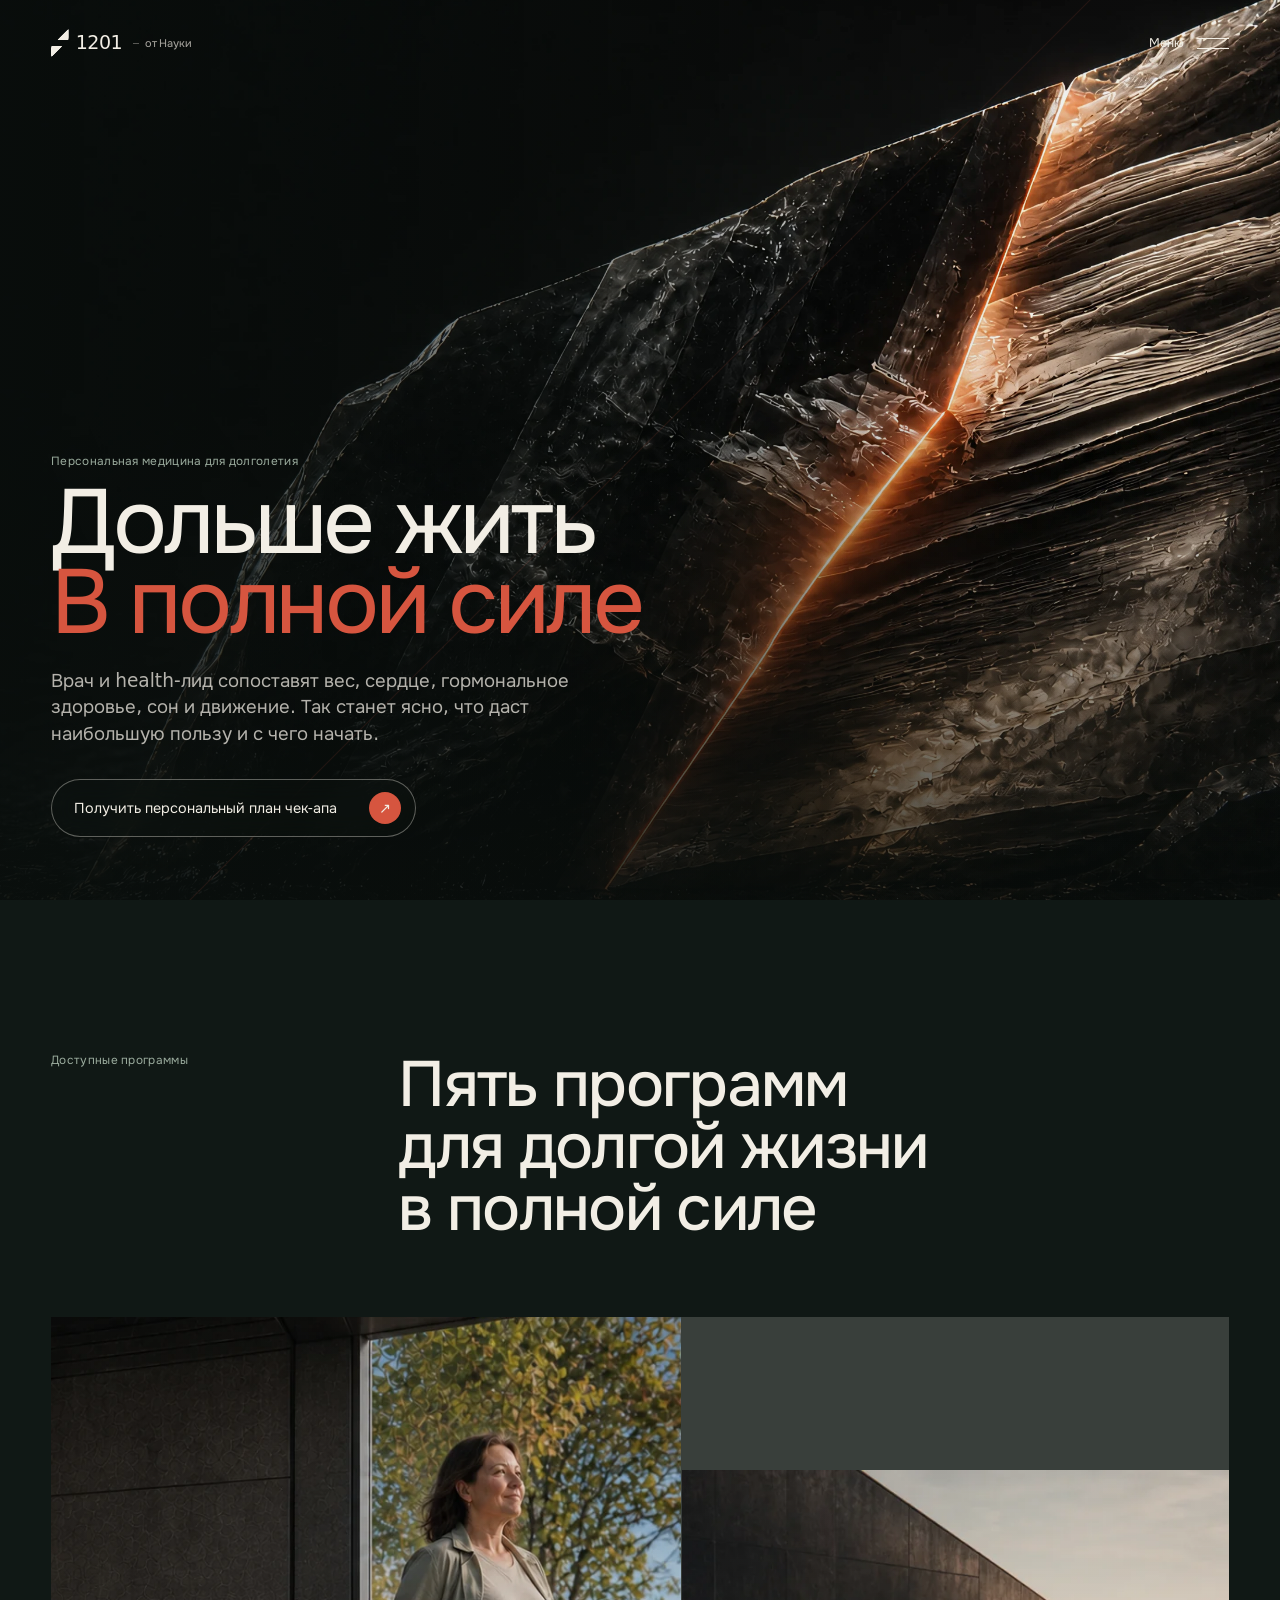
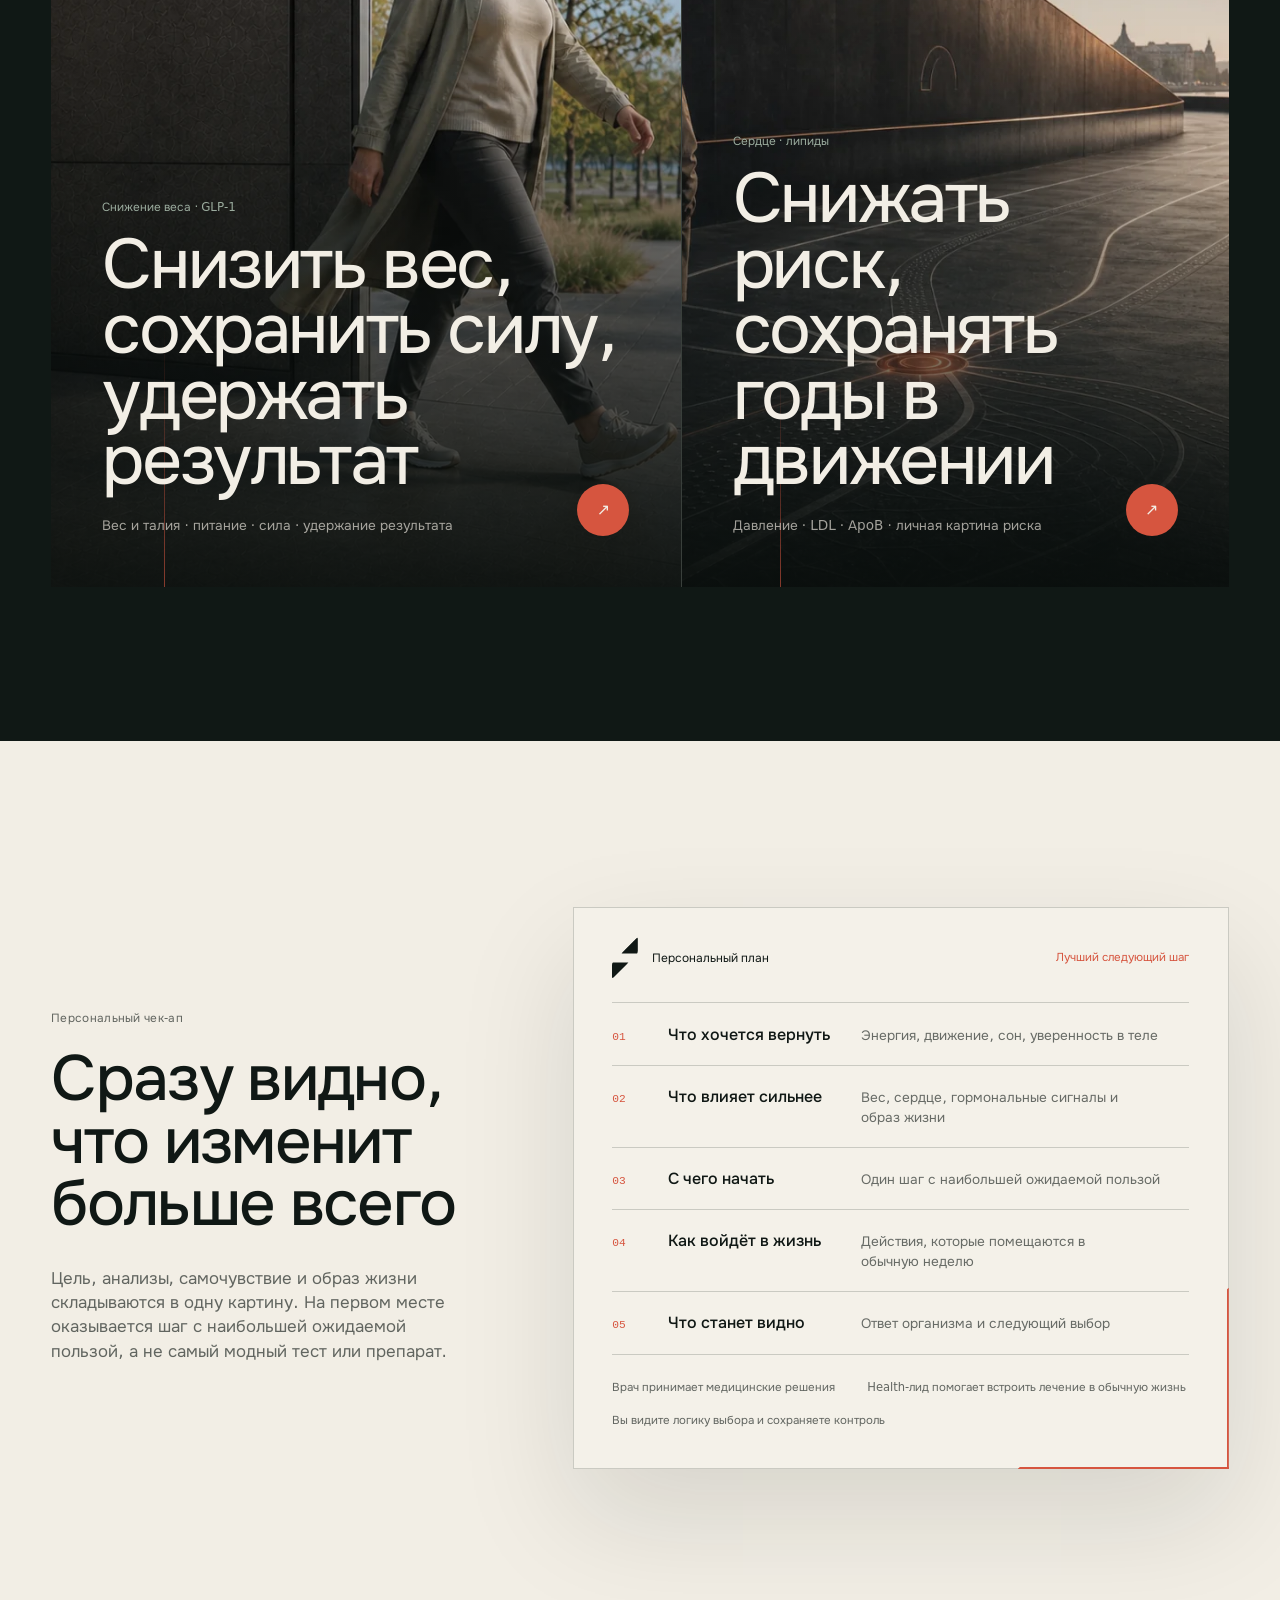
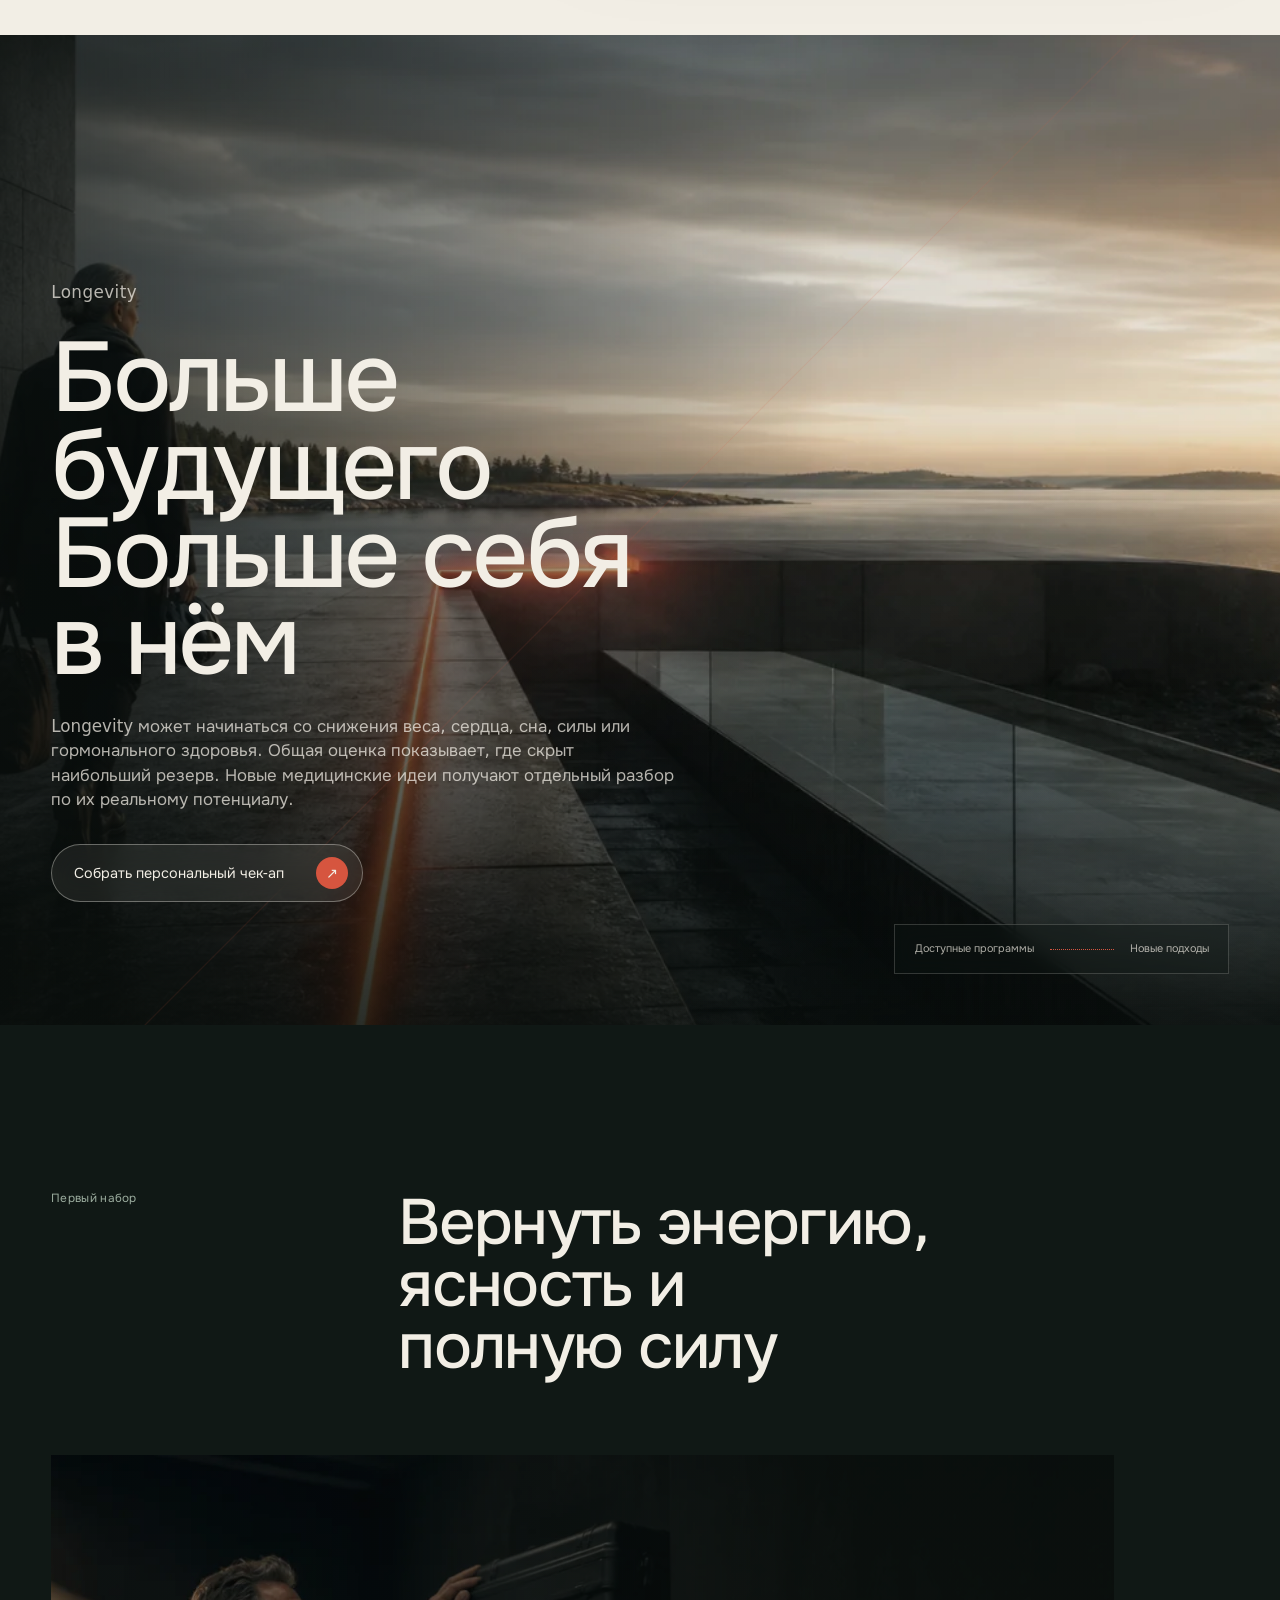
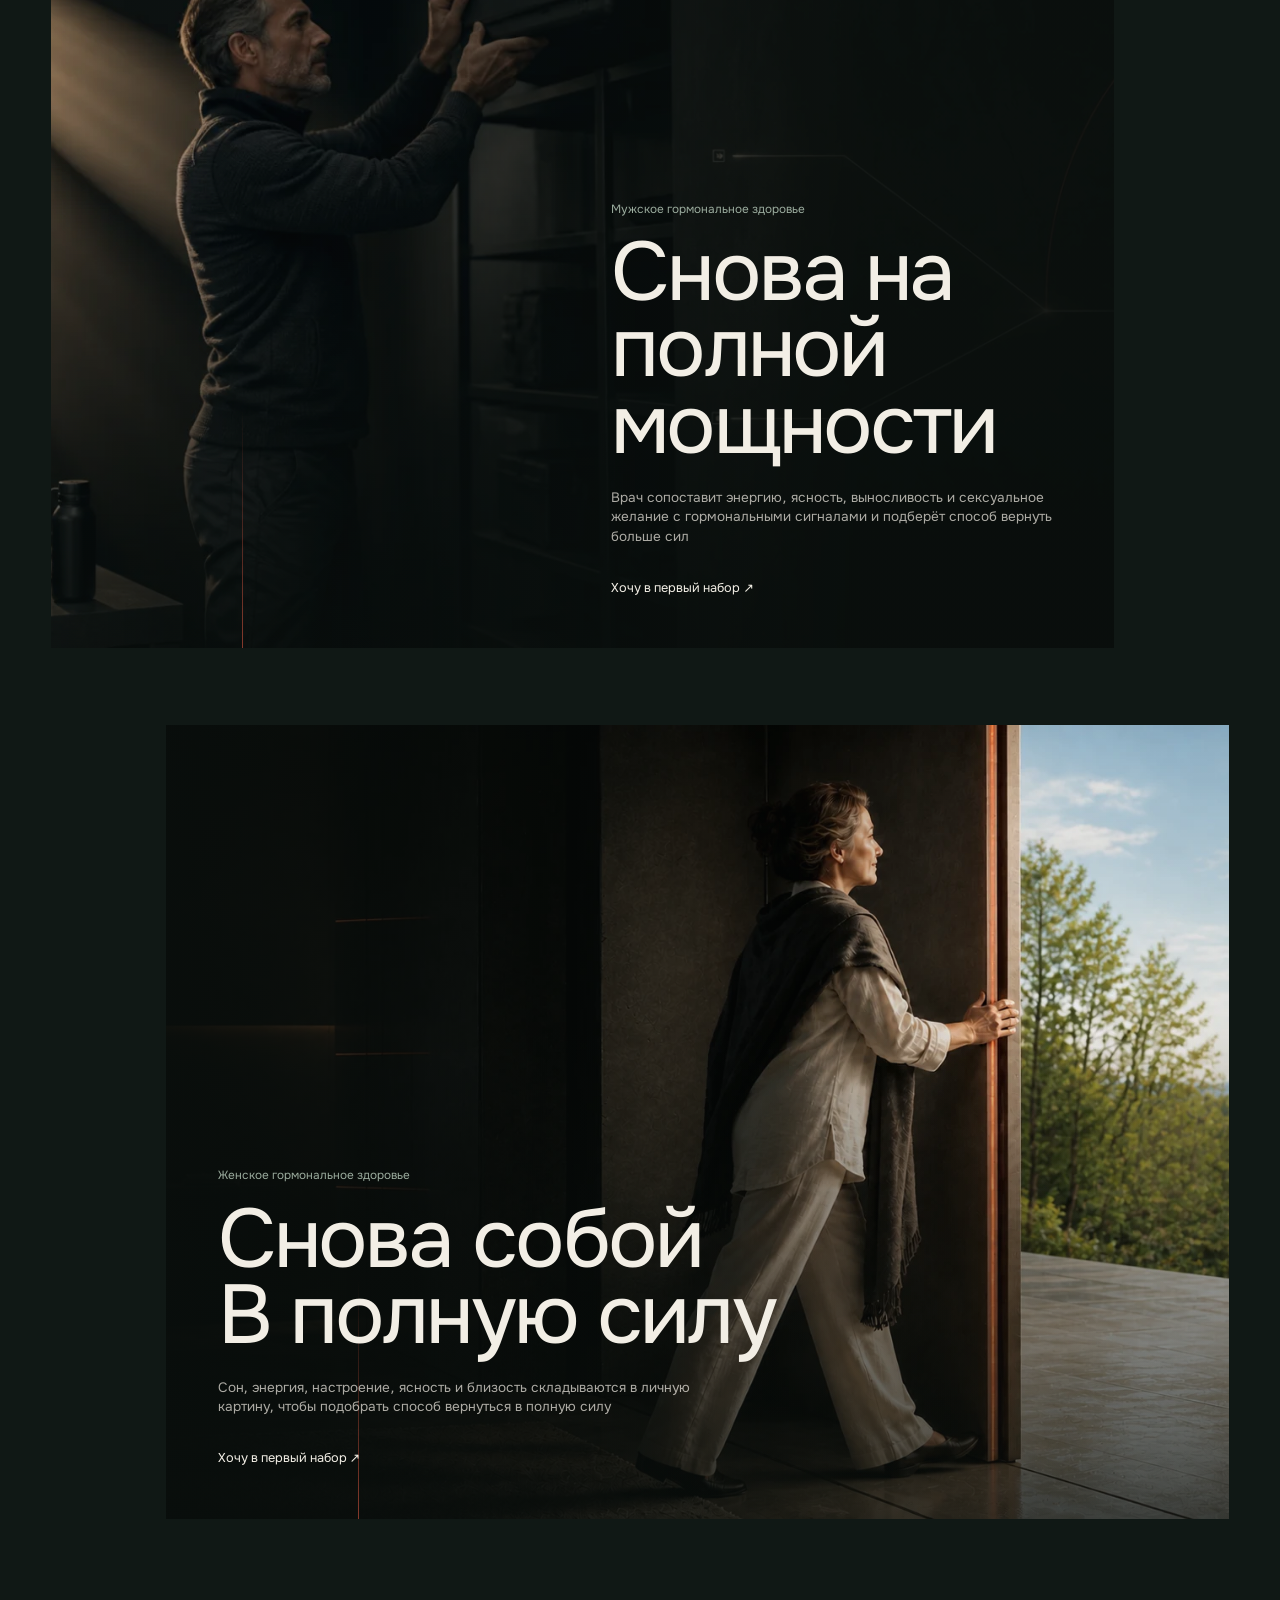
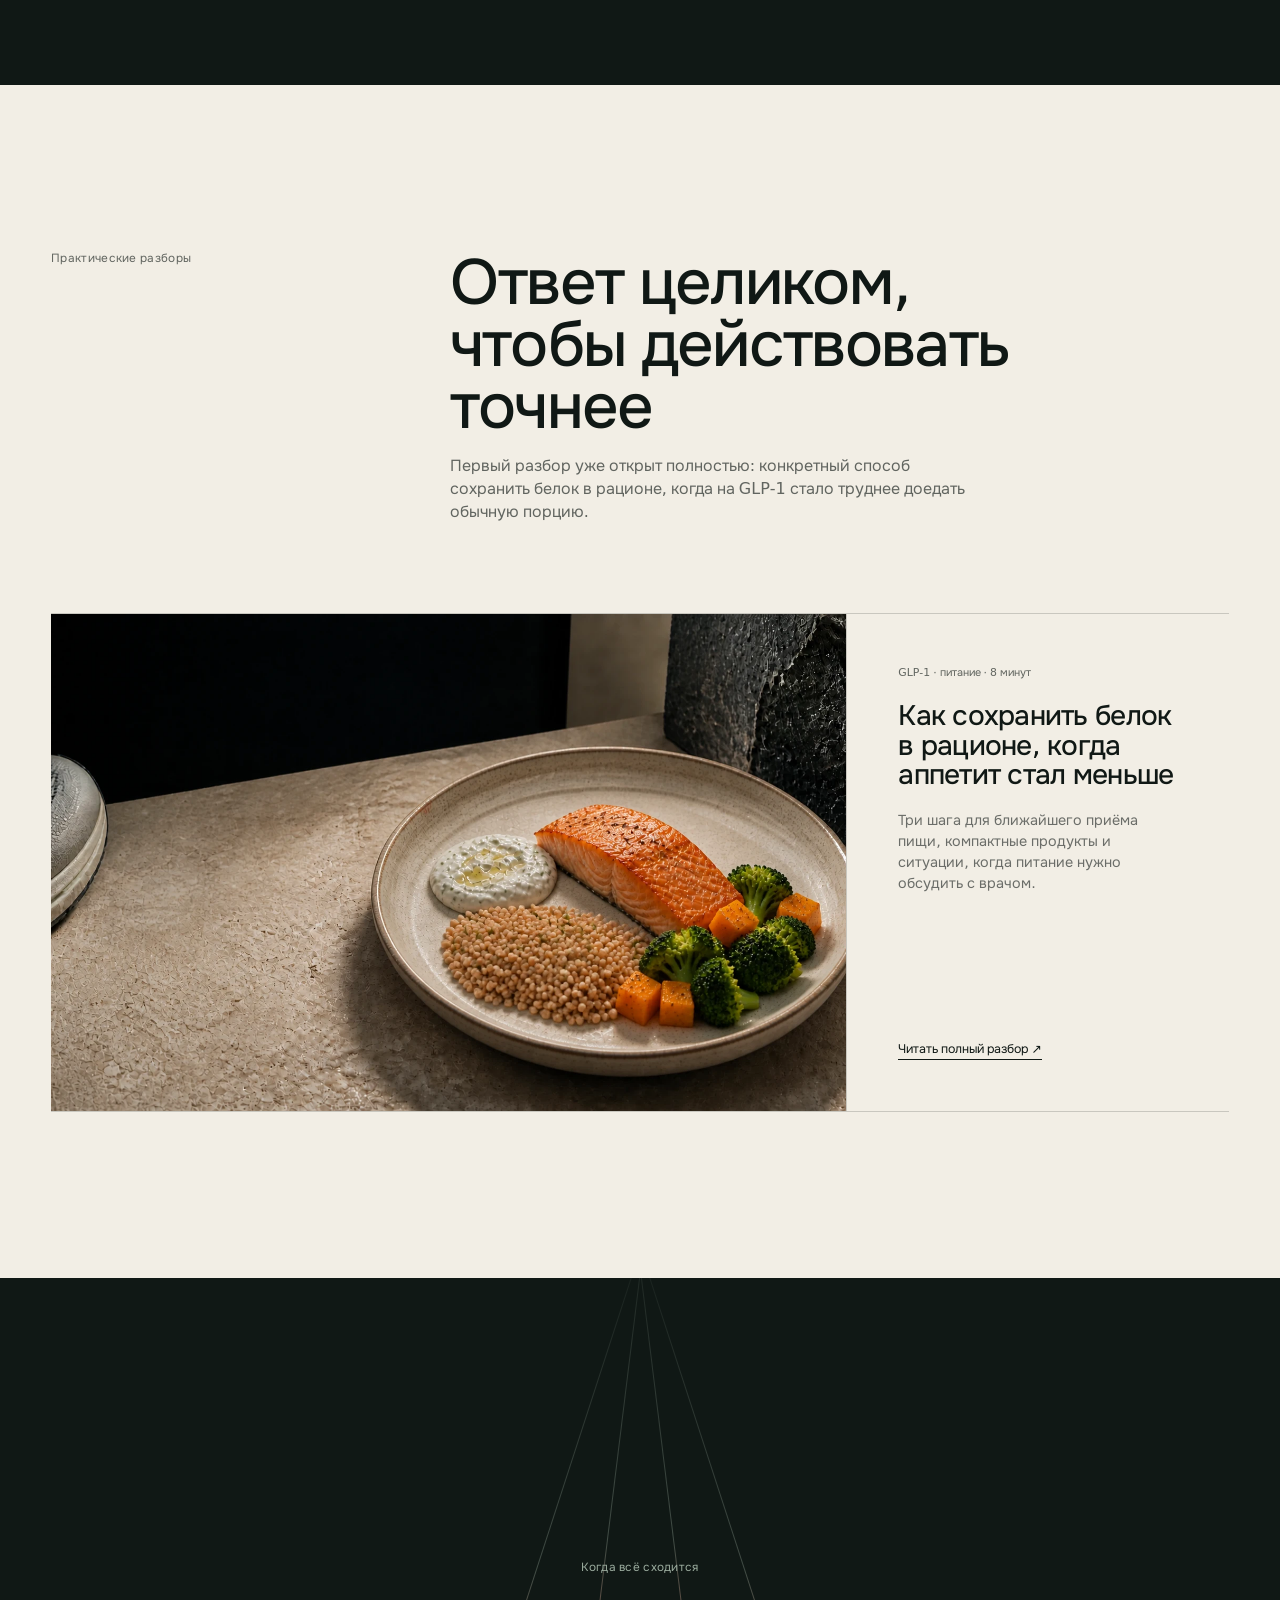
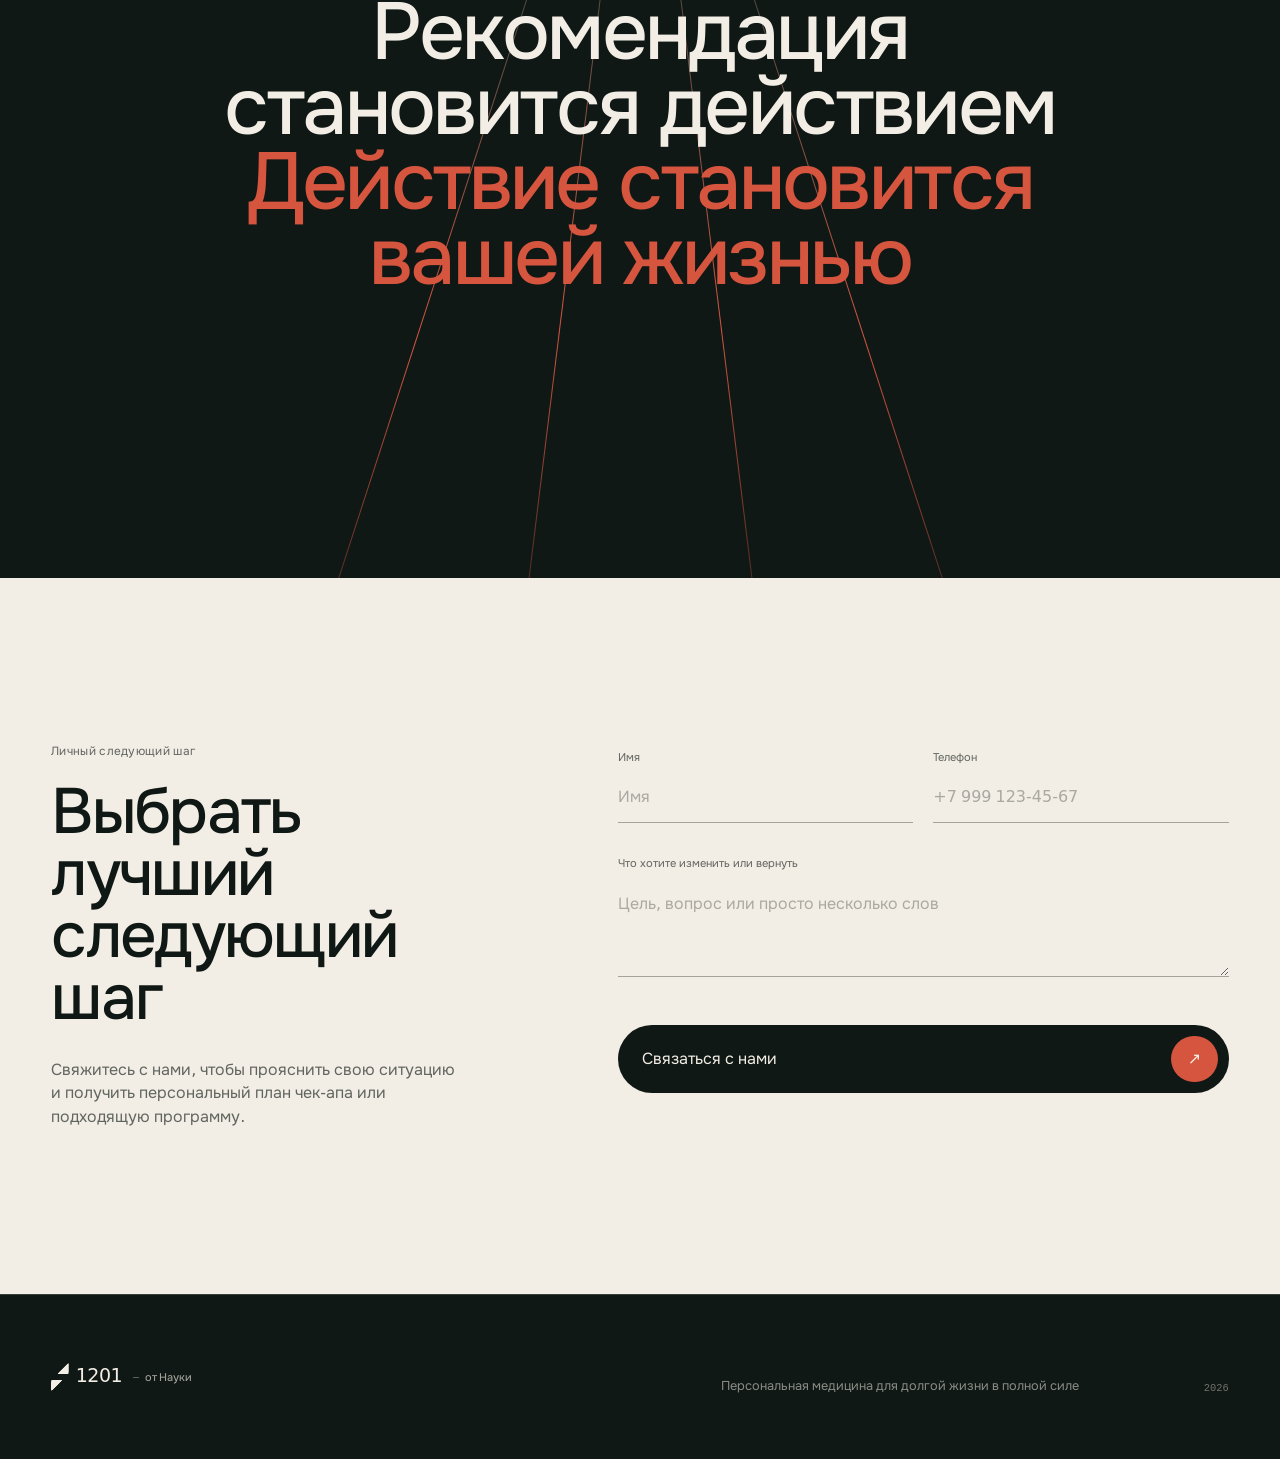
==== commit b3385ead: "Menu label, clickable article TOC, rail link styles (drift fixes)" ====
--- a/index.html
+++ b/index.html
@@ -21,7 +21,7 @@
       <span class="brand-by">от Науки</span>
     </a>
     <button class="menu-button" type="button" aria-expanded="false" aria-controls="site-nav" data-menu-button>
-      <span>Программы</span><i aria-hidden="true"></i>
+      <span>Меню</span><i aria-hidden="true"></i>
     </button>
     <nav class="site-nav" id="site-nav" aria-label="Основная навигация" data-menu>
       <a href="#routes">Программы</a>
--- a/styles.css
+++ b/styles.css
@@ -173,7 +173,8 @@
 .article-meta{display:flex;flex-wrap:wrap;gap:.75rem 1.8rem;margin-top:1.5rem;padding-top:1rem;border-top:1px solid var(--line-dark);color:var(--sage);font-family:"IBM Plex Mono",monospace;font-size:.66rem}
 .article-shell{display:grid;grid-template-columns:minmax(10rem,.34fr) minmax(0,1fr);gap:clamp(3rem,9vw,10rem);padding:clamp(6rem,11vw,11rem) var(--pad)}
 .article-rail{position:sticky;top:7rem;align-self:start;display:grid;gap:.75rem;padding-top:.25rem;color:rgba(16,24,21,.5);font-family:"IBM Plex Mono",monospace;font-size:.65rem}
-.article-rail span:first-child{color:var(--ion)}
+.article-rail a{color:inherit;text-decoration:none}
+.article-rail a:first-child{color:var(--ion)}
 .article-body{width:min(100%,54rem)}
 .article-body section{padding:clamp(4rem,8vw,7rem) 0;border-top:1px solid var(--line-light)}
 .article-body section:first-child{padding-top:0;border-top:0}
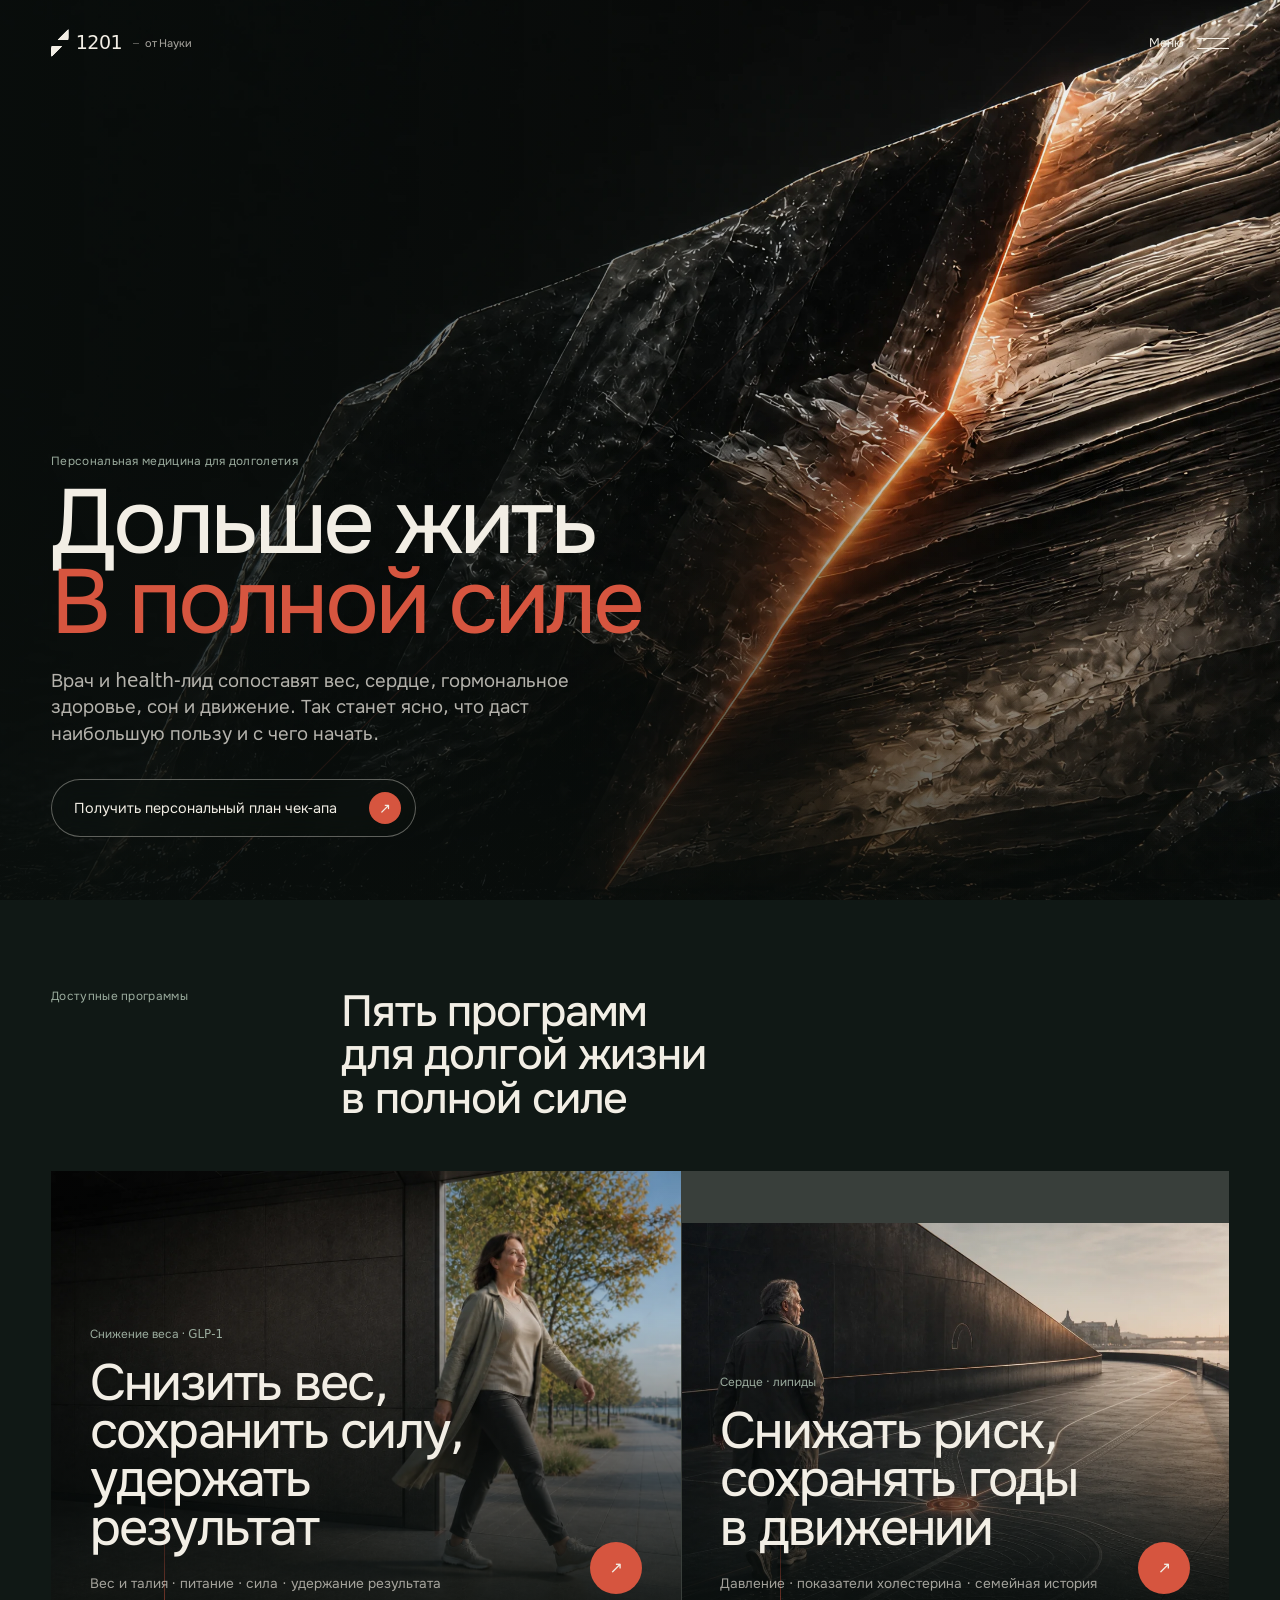
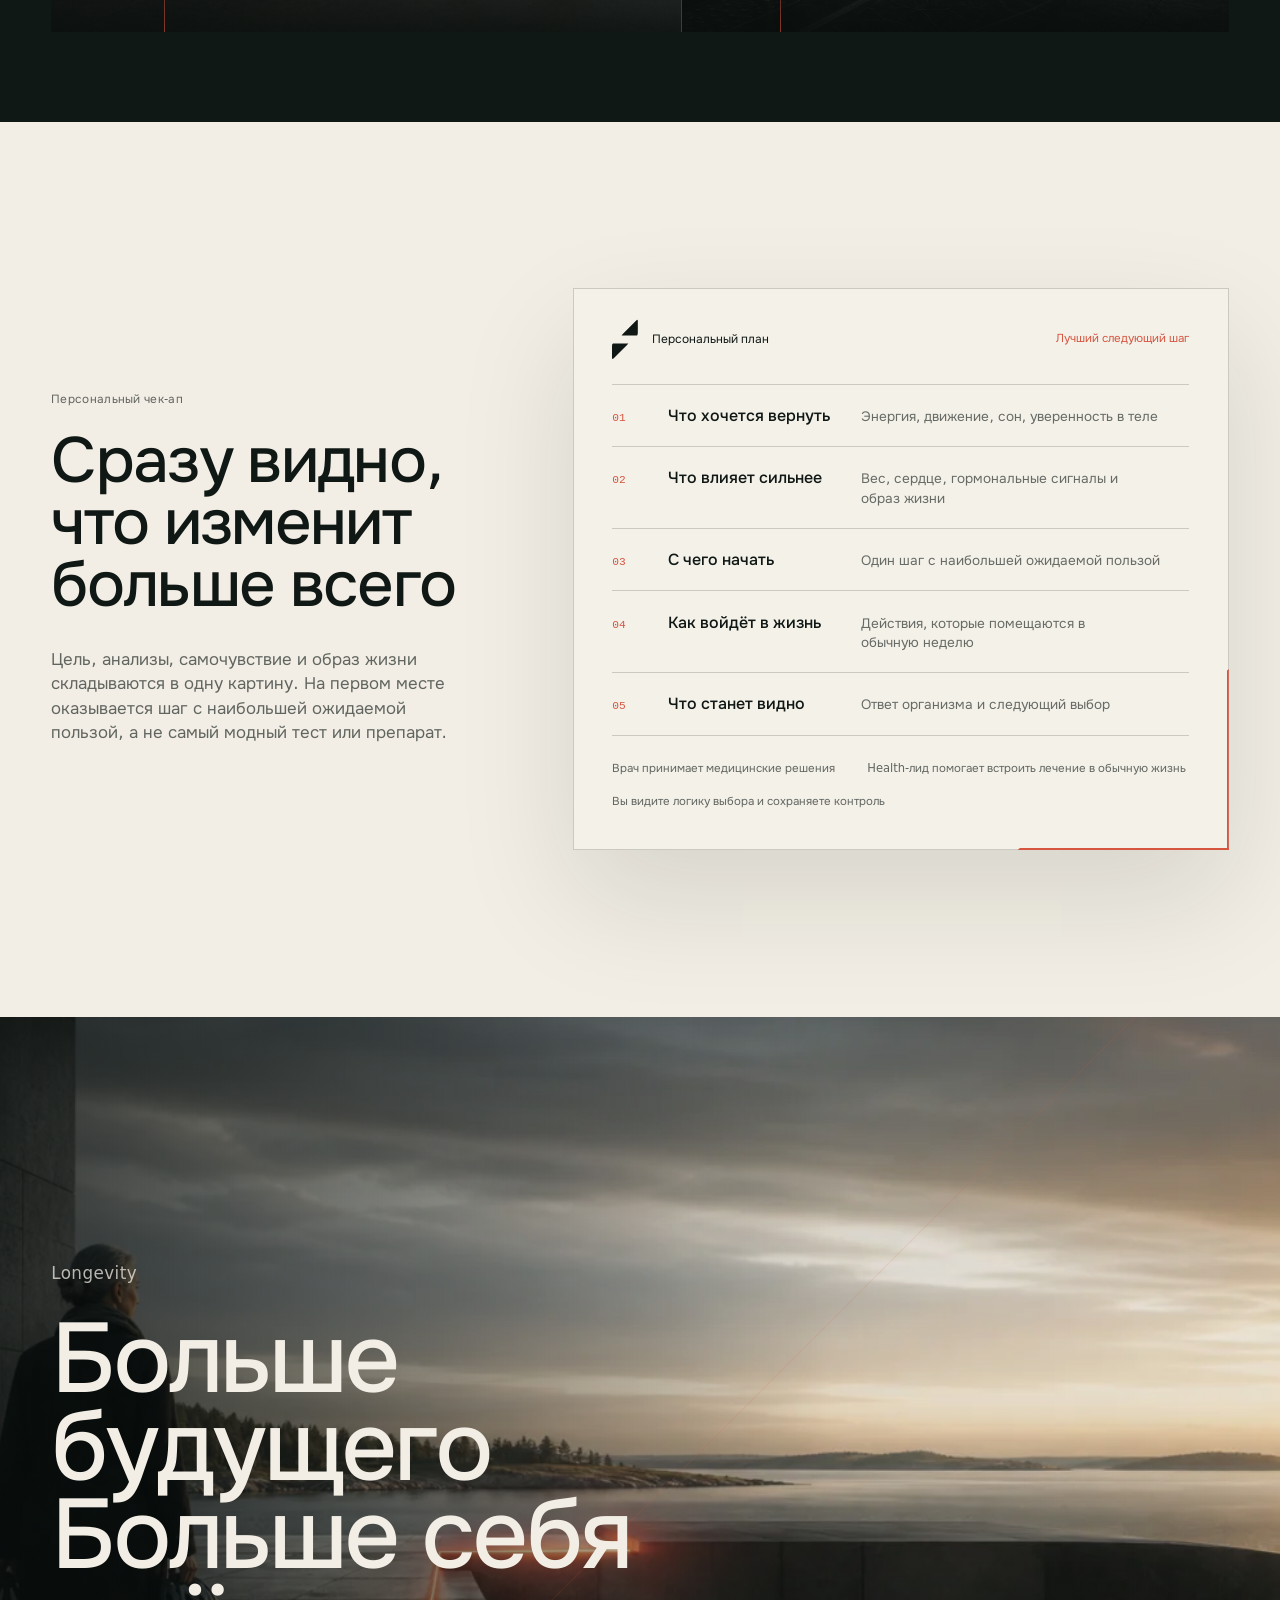
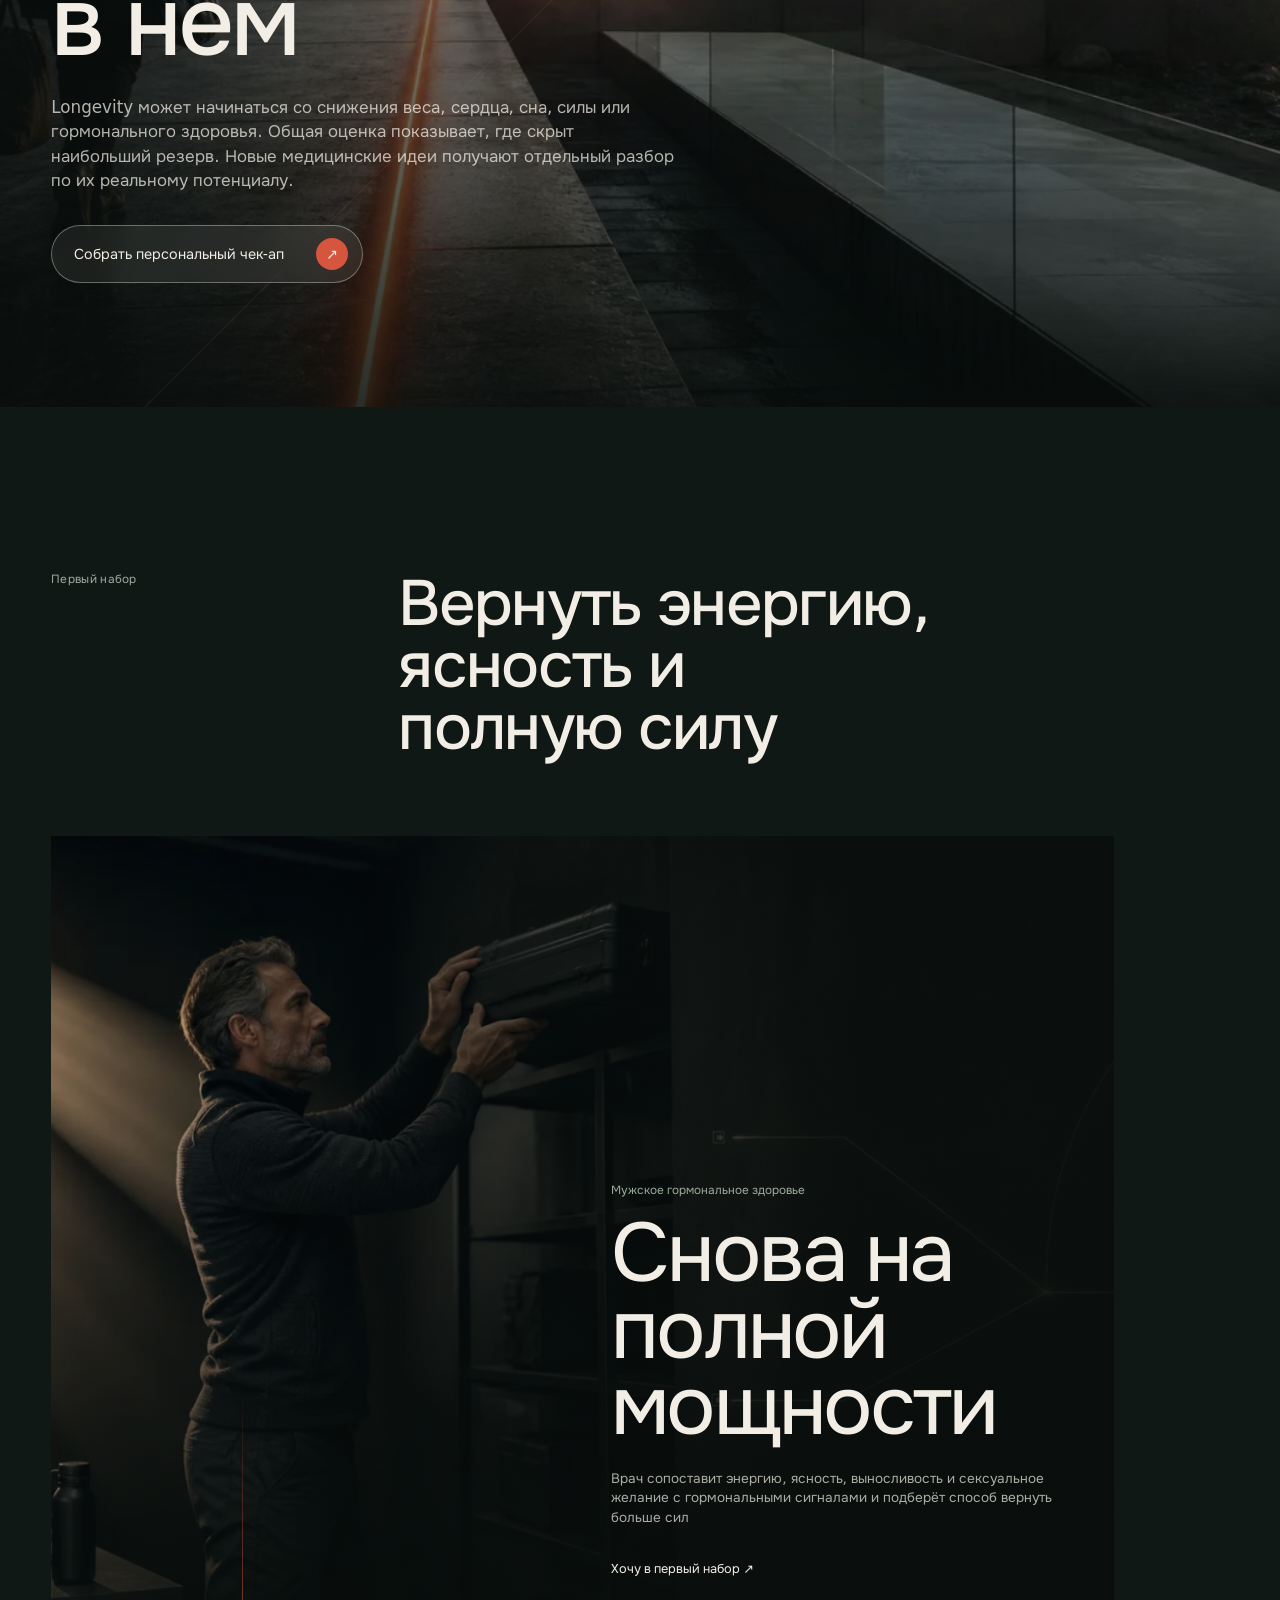
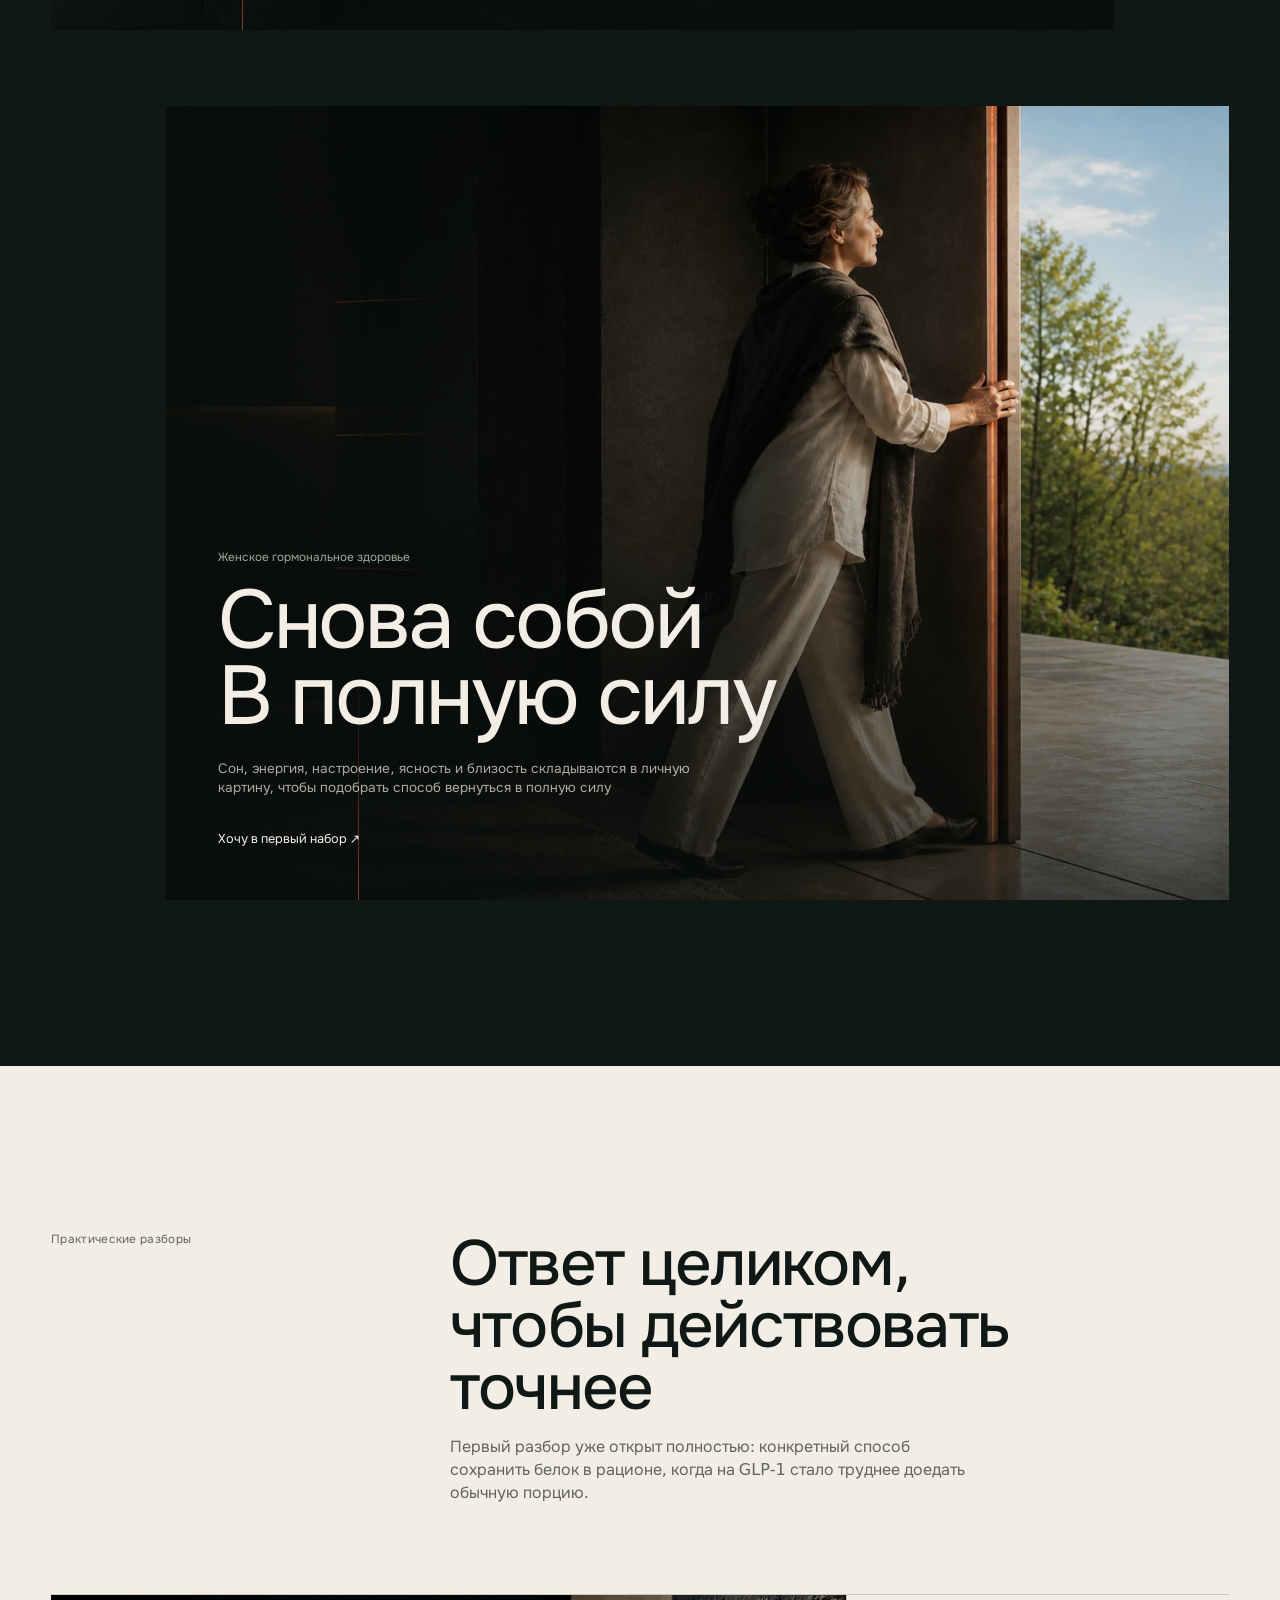
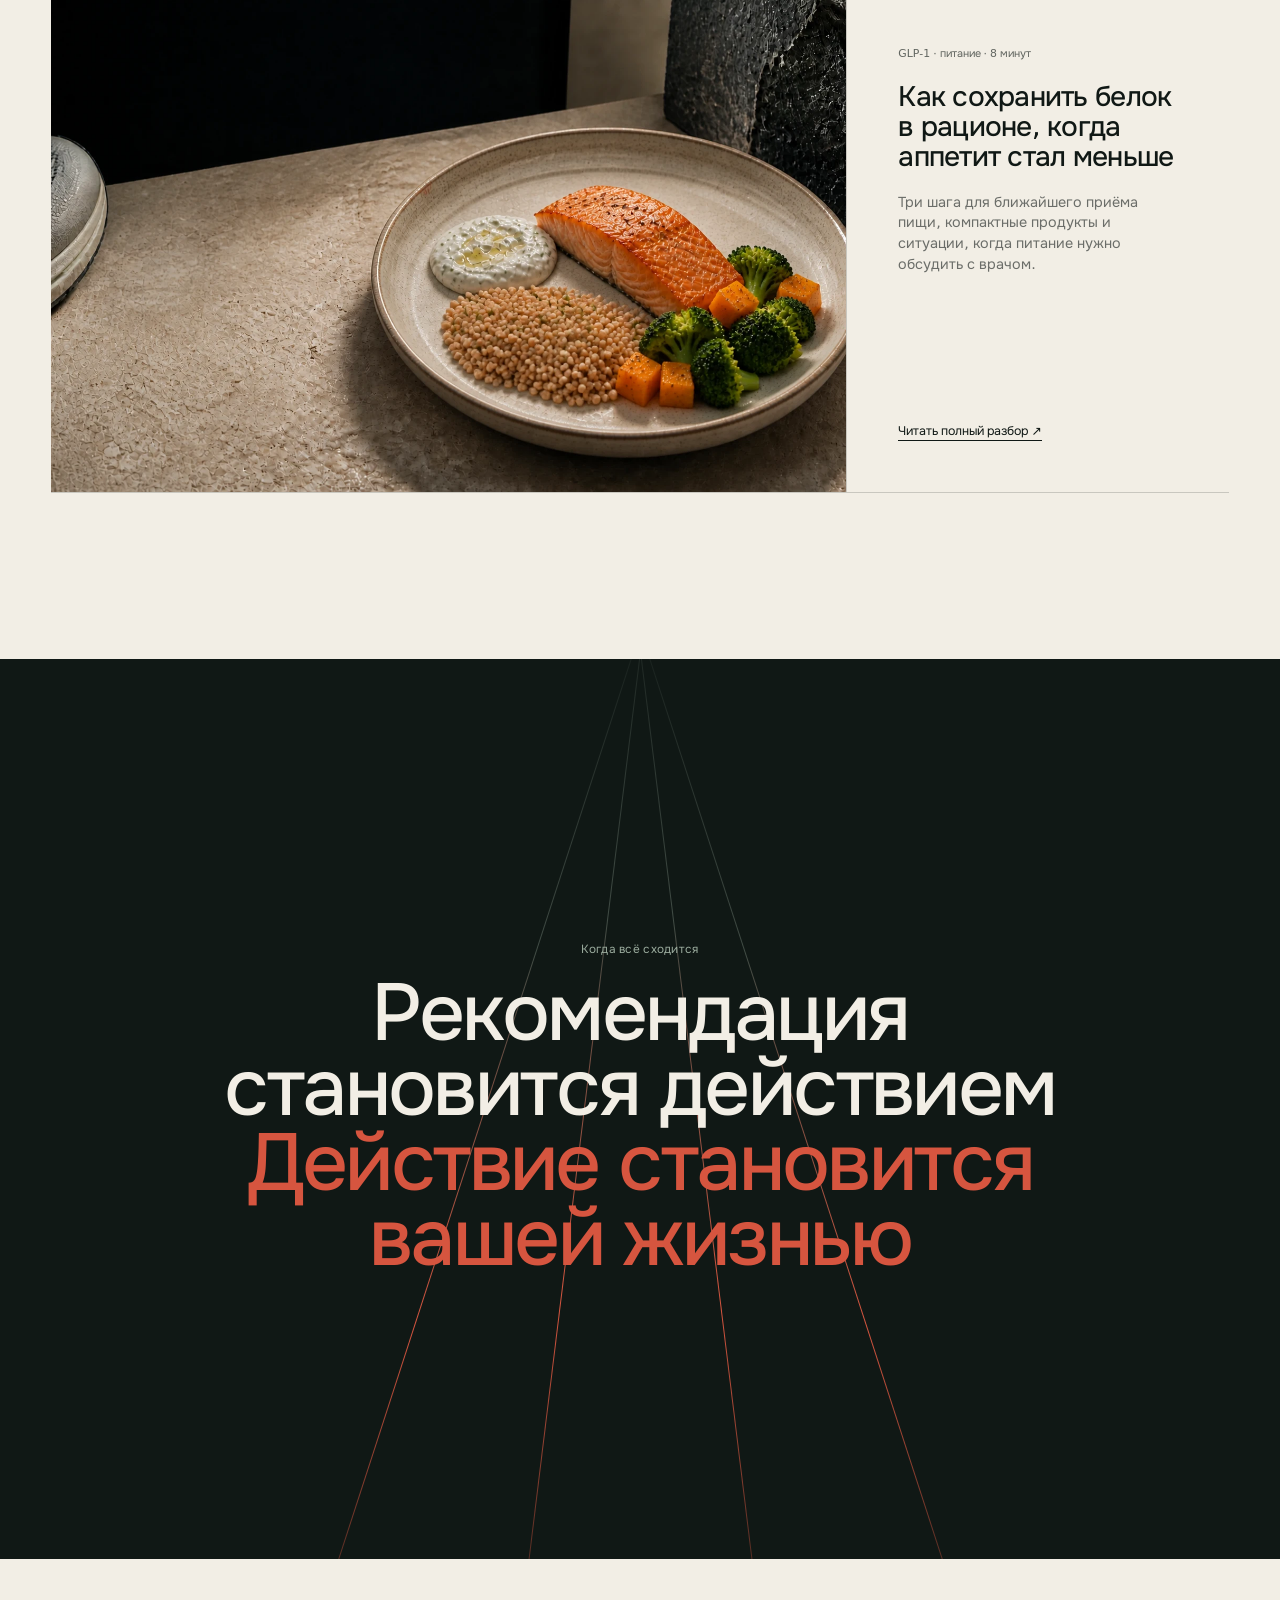
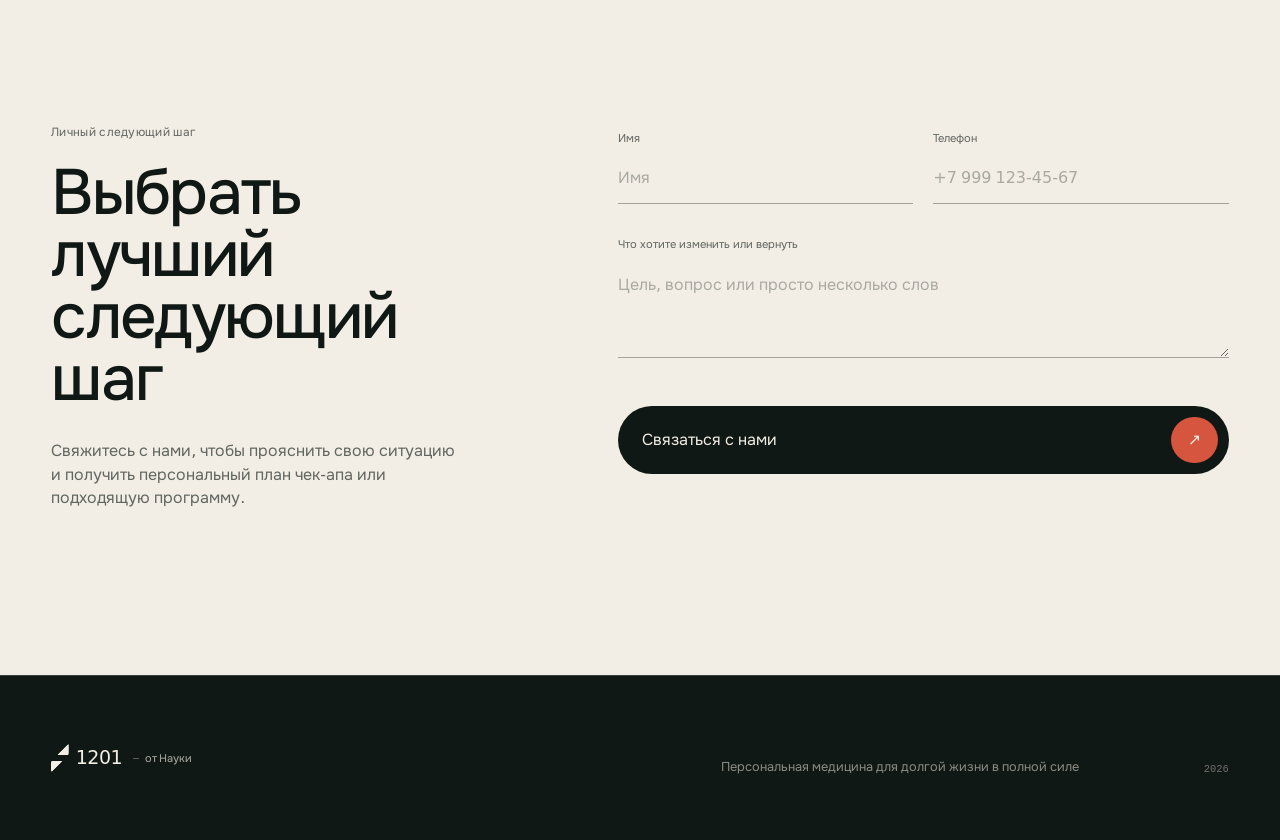
==== commit c1d1ecd7: "Refine programs gateway and simplify cardio copy" ====
--- a/index.html
+++ b/index.html
@@ -8,8 +8,8 @@
   <title>1201 от Науки | персональная медицина для долголетия</title>
   <link rel="preload" href="assets/fonts/onest-cyrillic.woff2" as="font" type="font/woff2" crossorigin>
   <link rel="preload" href="assets/hero-brand-ultrasharp.webp" as="image" type="image/webp">
-  <link rel="stylesheet" href="styles.css?v=20260814-2">
-  <script src="app.js?v=20260814-1" defer></script>
+  <link rel="stylesheet" href="styles.css?v=20260823-1">
+  <script src="app.js?v=20260823-1" defer></script>
 </head>
 <body class="home">
   <a class="skip-link" href="#content">К содержанию</a>
@@ -63,7 +63,7 @@
           <span class="route-card-shade" aria-hidden="true"></span>
           <span class="route-card-label">Сердце · липиды</span>
           <strong>Снижать риск, сохранять годы в движении</strong>
-          <span class="route-card-proof">Давление · LDL · ApoB · личная картина риска</span>
+          <span class="route-card-proof">Давление · показатели холестерина · семейная история</span>
           <i aria-hidden="true">↗</i>
         </a>
       </div>
--- a/styles.css
+++ b/styles.css
@@ -84,22 +84,24 @@
 .hero-dossier strong{font-size:.78rem;font-weight:440;text-align:right}
 .hero-dossier .mono{font-size:1.15rem;color:var(--ion)}
 
-.route-gateway{padding:clamp(6rem,12vw,12rem) var(--pad)}
+.route-gateway{padding:clamp(4rem,7vw,7rem) var(--pad)}
 .section-head{display:grid;grid-template-columns:minmax(8rem,.55fr) 1.45fr;gap:2rem;align-items:start;margin-bottom:clamp(3rem,6vw,6rem)}
 .section-head h2{max-width:16ch}
+.route-gateway .section-head{grid-template-columns:minmax(8rem,.45fr) 1.55fr;margin-bottom:clamp(2rem,4vw,3.75rem)}
+.route-gateway .section-head h2{max-width:18ch;font-size:clamp(2.25rem,3.4vw,4rem);line-height:1}
 .gateway-grid{display:grid;grid-template-columns:1.07fr .93fr;gap:1px;background:var(--line-dark)}
-.route-card{position:relative;isolation:isolate;min-height:clamp(35rem,65vw,55rem);display:flex;flex-direction:column;justify-content:flex-end;overflow:hidden;padding:clamp(1.5rem,4vw,4rem);background:var(--ink)}
+.route-card{position:relative;isolation:isolate;min-height:clamp(26rem,36vw,32rem);display:flex;flex-direction:column;justify-content:flex-end;overflow:hidden;padding:clamp(1.4rem,3vw,3rem);background:var(--ink)}
 .route-card img{position:absolute;inset:0;z-index:-3;width:100%;height:100%;object-fit:cover;transition:transform 1.15s var(--ease),filter 1.15s var(--ease)}
 .route-card-shade,.panel-scrim{position:absolute;inset:0;z-index:-2;background:linear-gradient(0deg,rgba(9,14,12,.92),rgba(9,14,12,.08) 68%)}
 .route-card:after,.hormone-panel:after{position:absolute;top:0;bottom:0;left:18%;z-index:-1;width:1px;content:"";background:linear-gradient(transparent,var(--ion),transparent);transform:translateY(70%);transition:transform 1s var(--ease)}
 .route-card:hover img,.hormone-panel:hover img{transform:scale(1.035);filter:brightness(1.06)}
 .route-card:hover:after,.hormone-panel:hover:after{transform:translateY(-30%)}
 .route-card-label{margin-bottom:1rem;color:var(--sage);font-size:.74rem}
-.route-card strong{max-width:14ch;font-size:clamp(3.2rem,5.5vw,6.9rem);font-weight:430;line-height:.93;letter-spacing:-.034em}
+.route-card strong{max-width:14ch;font-size:clamp(2.25rem,4vw,4.6rem);font-weight:430;line-height:.94;letter-spacing:-.034em}
 .route-card-proof{max-width:32rem;margin-top:1.4rem;color:rgba(242,238,229,.65);font-size:.85rem}
-.route-card>i{position:absolute;right:clamp(1.5rem,4vw,4rem);bottom:clamp(1.5rem,4vw,4rem);display:grid;width:3.25rem;height:3.25rem;place-items:center;border-radius:50%;background:var(--ion);font-style:normal;transition:transform .45s var(--ease)}
+.route-card>i{position:absolute;right:clamp(1.4rem,3vw,3rem);bottom:clamp(1.4rem,3vw,3rem);display:grid;width:3.25rem;height:3.25rem;place-items:center;border-radius:50%;background:var(--ion);font-style:normal;transition:transform .45s var(--ease)}
 .route-card:hover>i{transform:rotate(45deg)}
-.route-card-cardio{margin-top:clamp(5rem,12vw,13rem);min-height:clamp(31rem,56vw,48rem)}
+.route-card-cardio{margin-top:clamp(1.5rem,4vw,3.5rem);min-height:clamp(24rem,32vw,28rem)}
 .route-card-glp img{object-position:76% center}
 .route-card-cardio img{object-position:57% center}
 
@@ -315,6 +317,7 @@
 
 .reveal{opacity:0;transform:translateY(1.7rem);filter:blur(7px);transition:opacity .78s var(--ease),transform .78s var(--ease),filter .78s var(--ease)}
 .reveal.is-visible{opacity:1;transform:none;filter:none}
+@media (scripting:none){.reveal{opacity:1;transform:none;filter:none}}
 .hero .reveal:nth-child(2),.route-hero .reveal:nth-child(2){transition-delay:.07s}
 .hero .reveal:nth-child(3),.route-hero .reveal:nth-child(3){transition-delay:.14s}
 .hero .reveal:nth-child(4),.route-hero .reveal:nth-child(4){transition-delay:.21s}
@@ -326,9 +329,10 @@
   .hero-title{font-size:clamp(4rem,15vw,8rem)}
   .hero-dossier,.route-signal{display:none}
   .section-head,.proof-section,.knowledge-head,.contact,.route-section-head,.route-next,.article-shell{grid-template-columns:1fr}
+  .route-gateway .section-head{grid-template-columns:1fr}
   .section-head h2,.knowledge-head h2,.knowledge-head>p:last-child,.route-section-head h2,.route-section-head>p:not(.eyebrow){grid-column:1}
   .gateway-grid{grid-template-columns:1fr}
-  .route-card,.route-card-cardio{min-height:43rem;margin-top:0}
+  .route-card,.route-card-cardio{min-height:36rem;margin-top:0}
   .proof-section{gap:5rem}
   .longevity-canvas{min-height:58rem}
   .hormone-male,.hormone-female{margin:0}
@@ -366,8 +370,11 @@
   .button{width:100%;min-height:3.5rem}
   .section-head{margin-bottom:2.5rem}
   .route-gateway,.proof-section,.hormones,.knowledge,.contact,.route-facts,.route-ladder,.route-next{padding-top:6rem;padding-bottom:6rem}
-  .route-card,.route-card-cardio{min-height:34rem;padding-bottom:1.5rem}
-  .route-card strong{font-size:clamp(2.9rem,12.2vw,4.3rem);line-height:.96}
+  .route-gateway{padding-top:4rem;padding-bottom:4rem}
+  .route-gateway .section-head{margin-bottom:2rem}
+  .route-gateway .section-head h2{font-size:clamp(2.15rem,9vw,2.85rem)}
+  .route-card,.route-card-cardio{min-height:28rem;padding-bottom:1.5rem}
+  .route-card strong{font-size:clamp(2.35rem,10.2vw,3.3rem);line-height:.96}
   .route-card>i{display:none}
   .proof-section{gap:3rem}
   .proof-lead h2{font-size:clamp(2.7rem,11vw,3.6rem)}
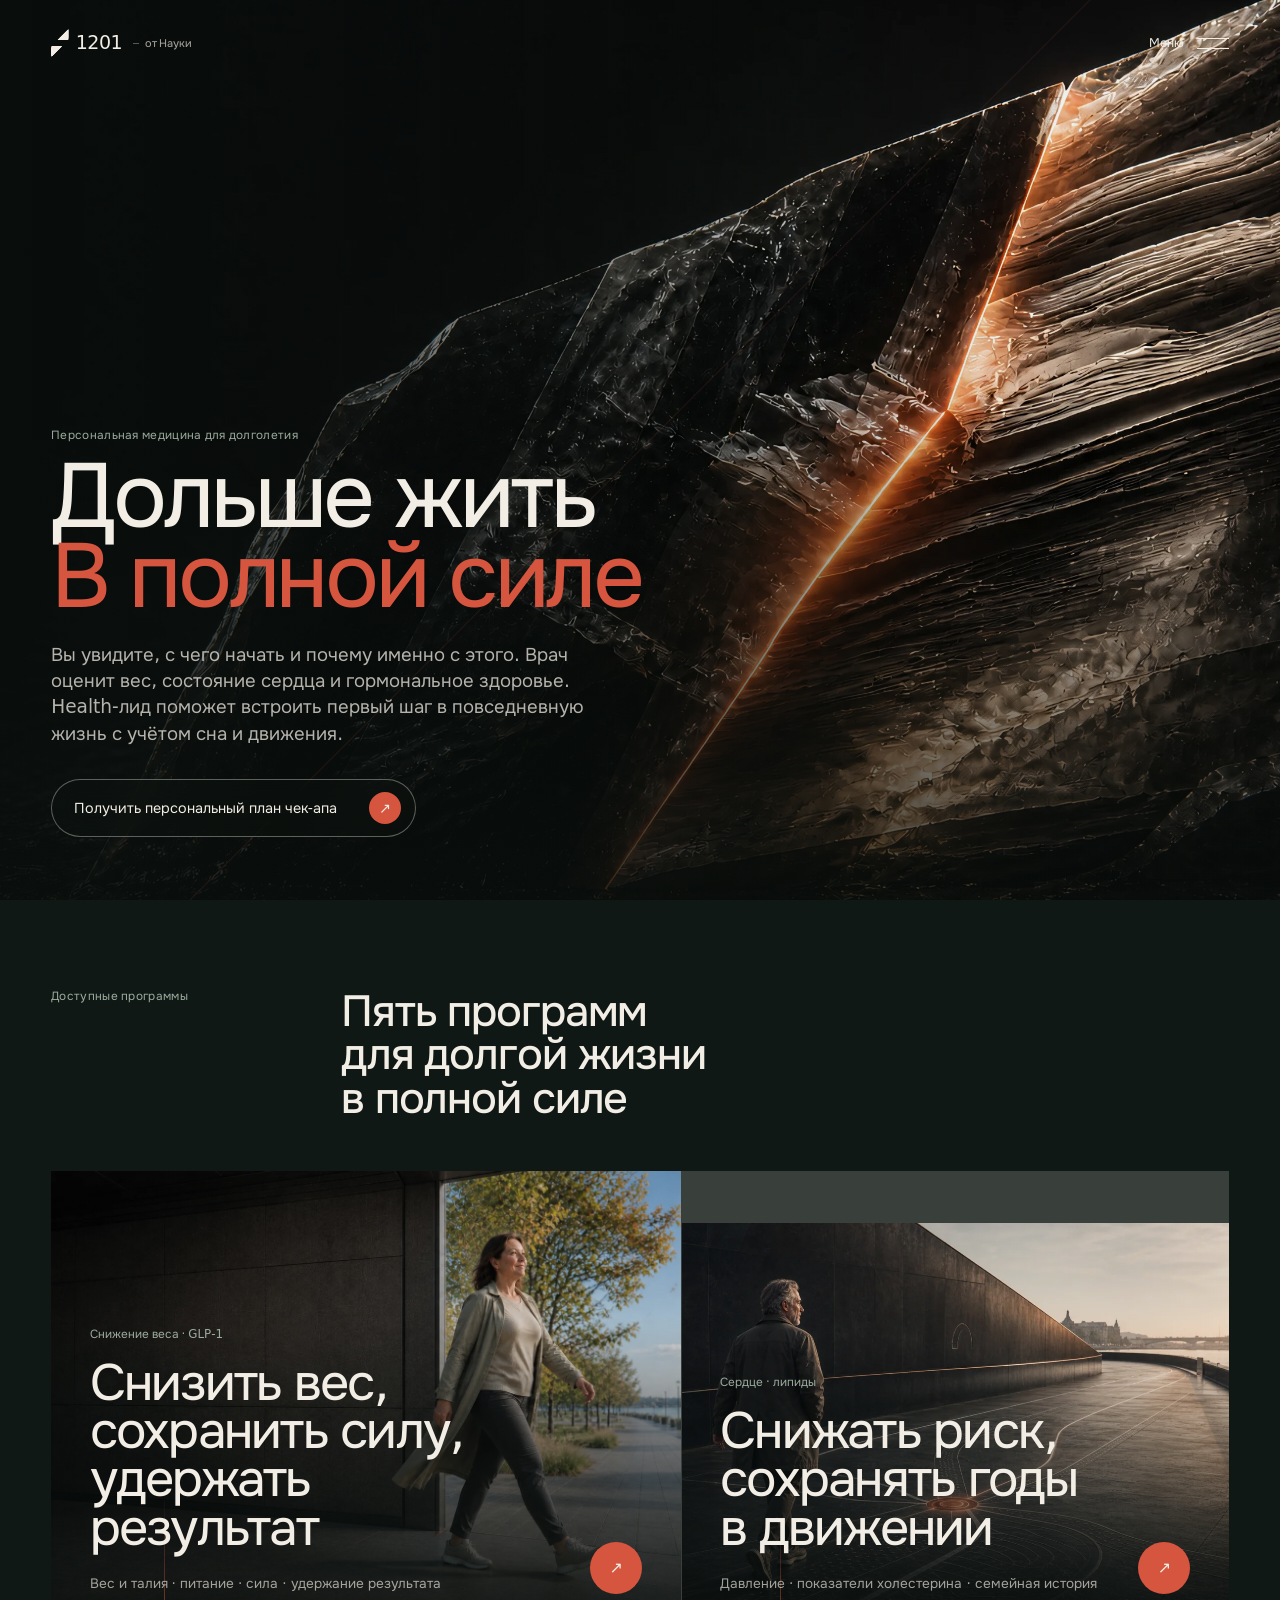
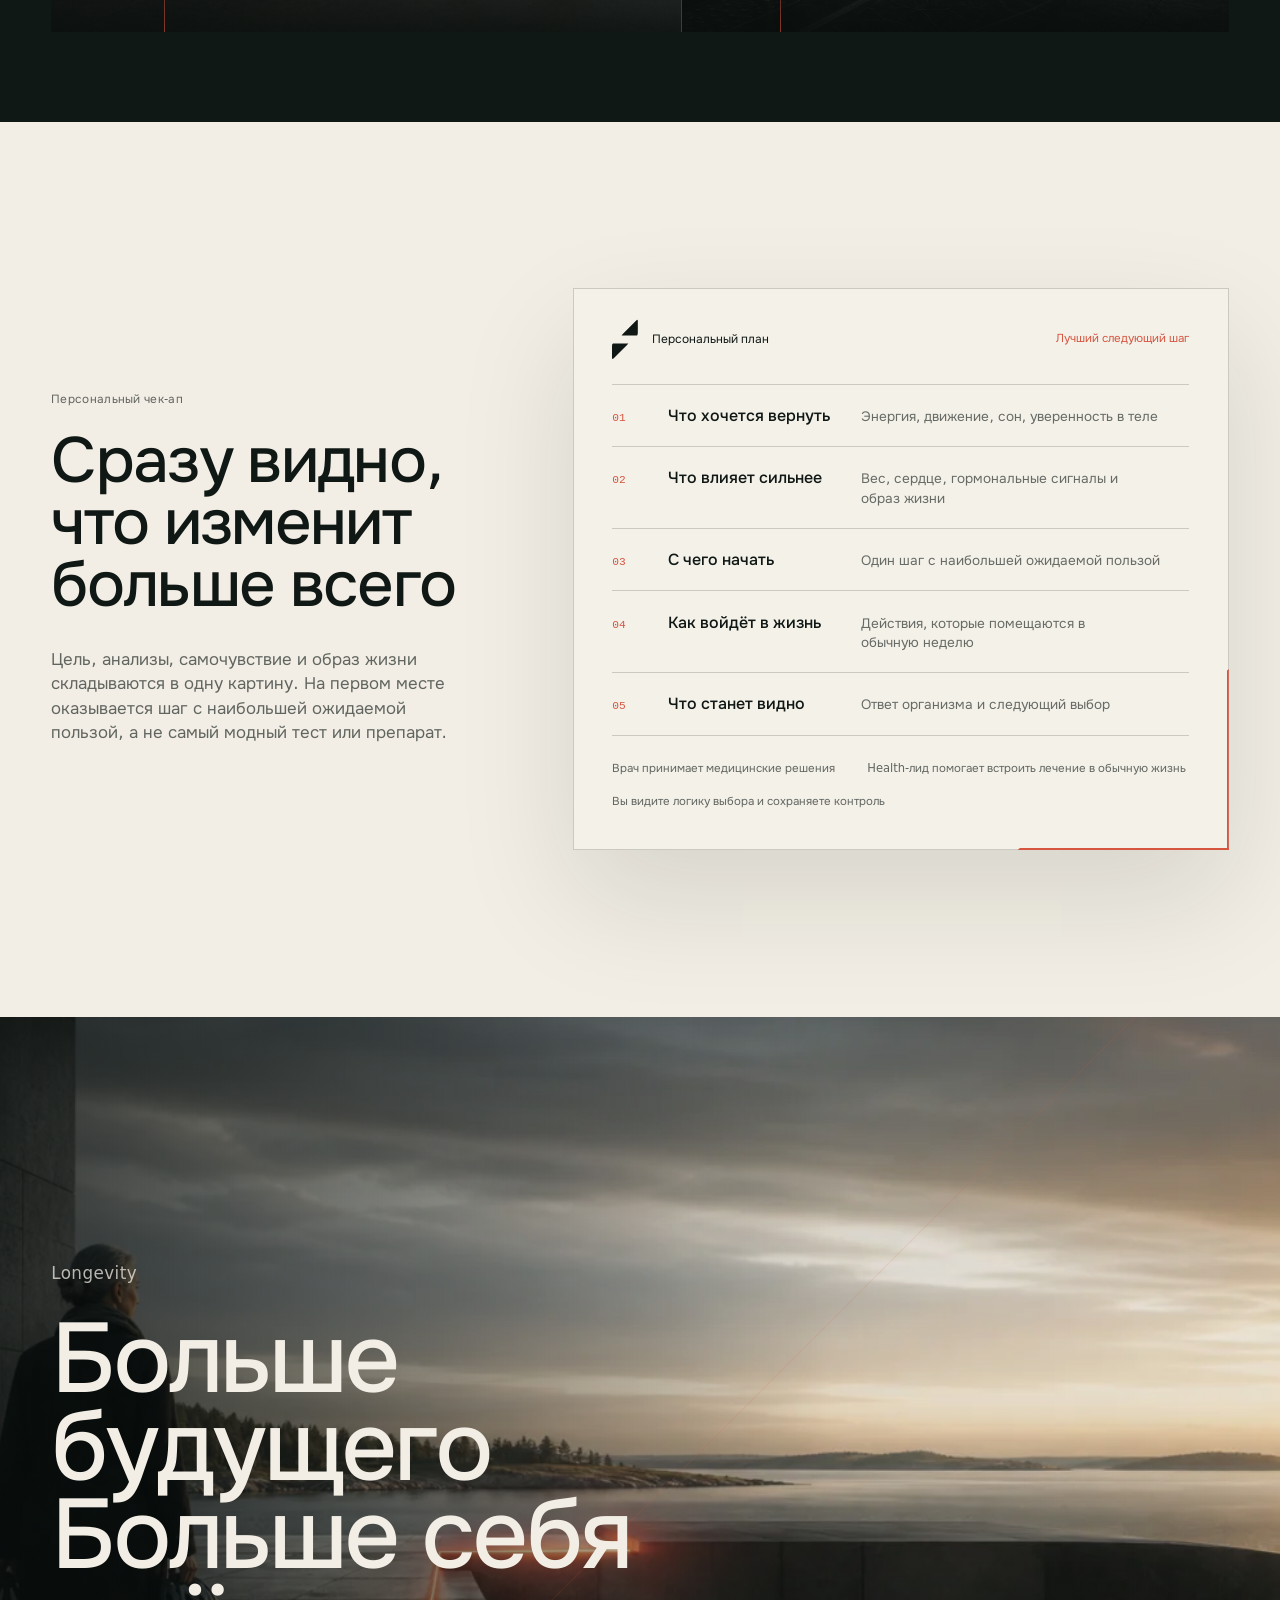
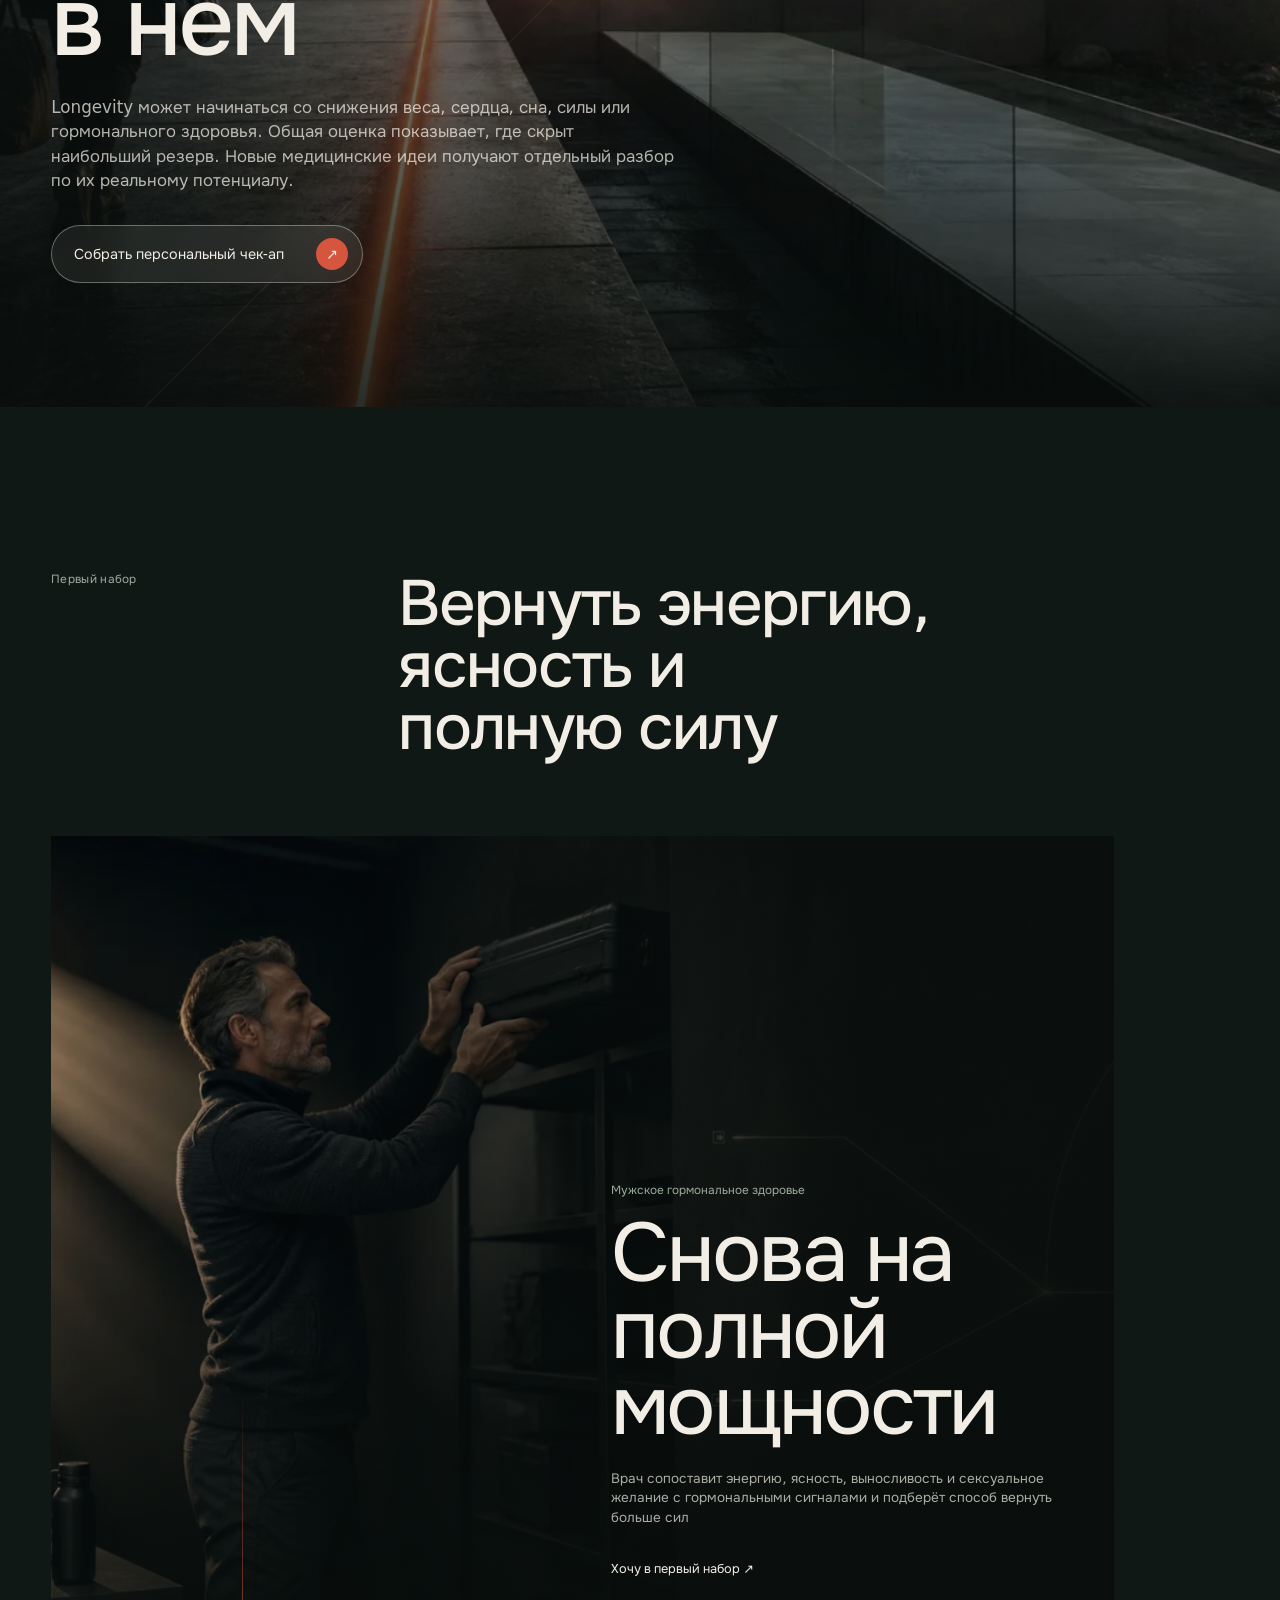
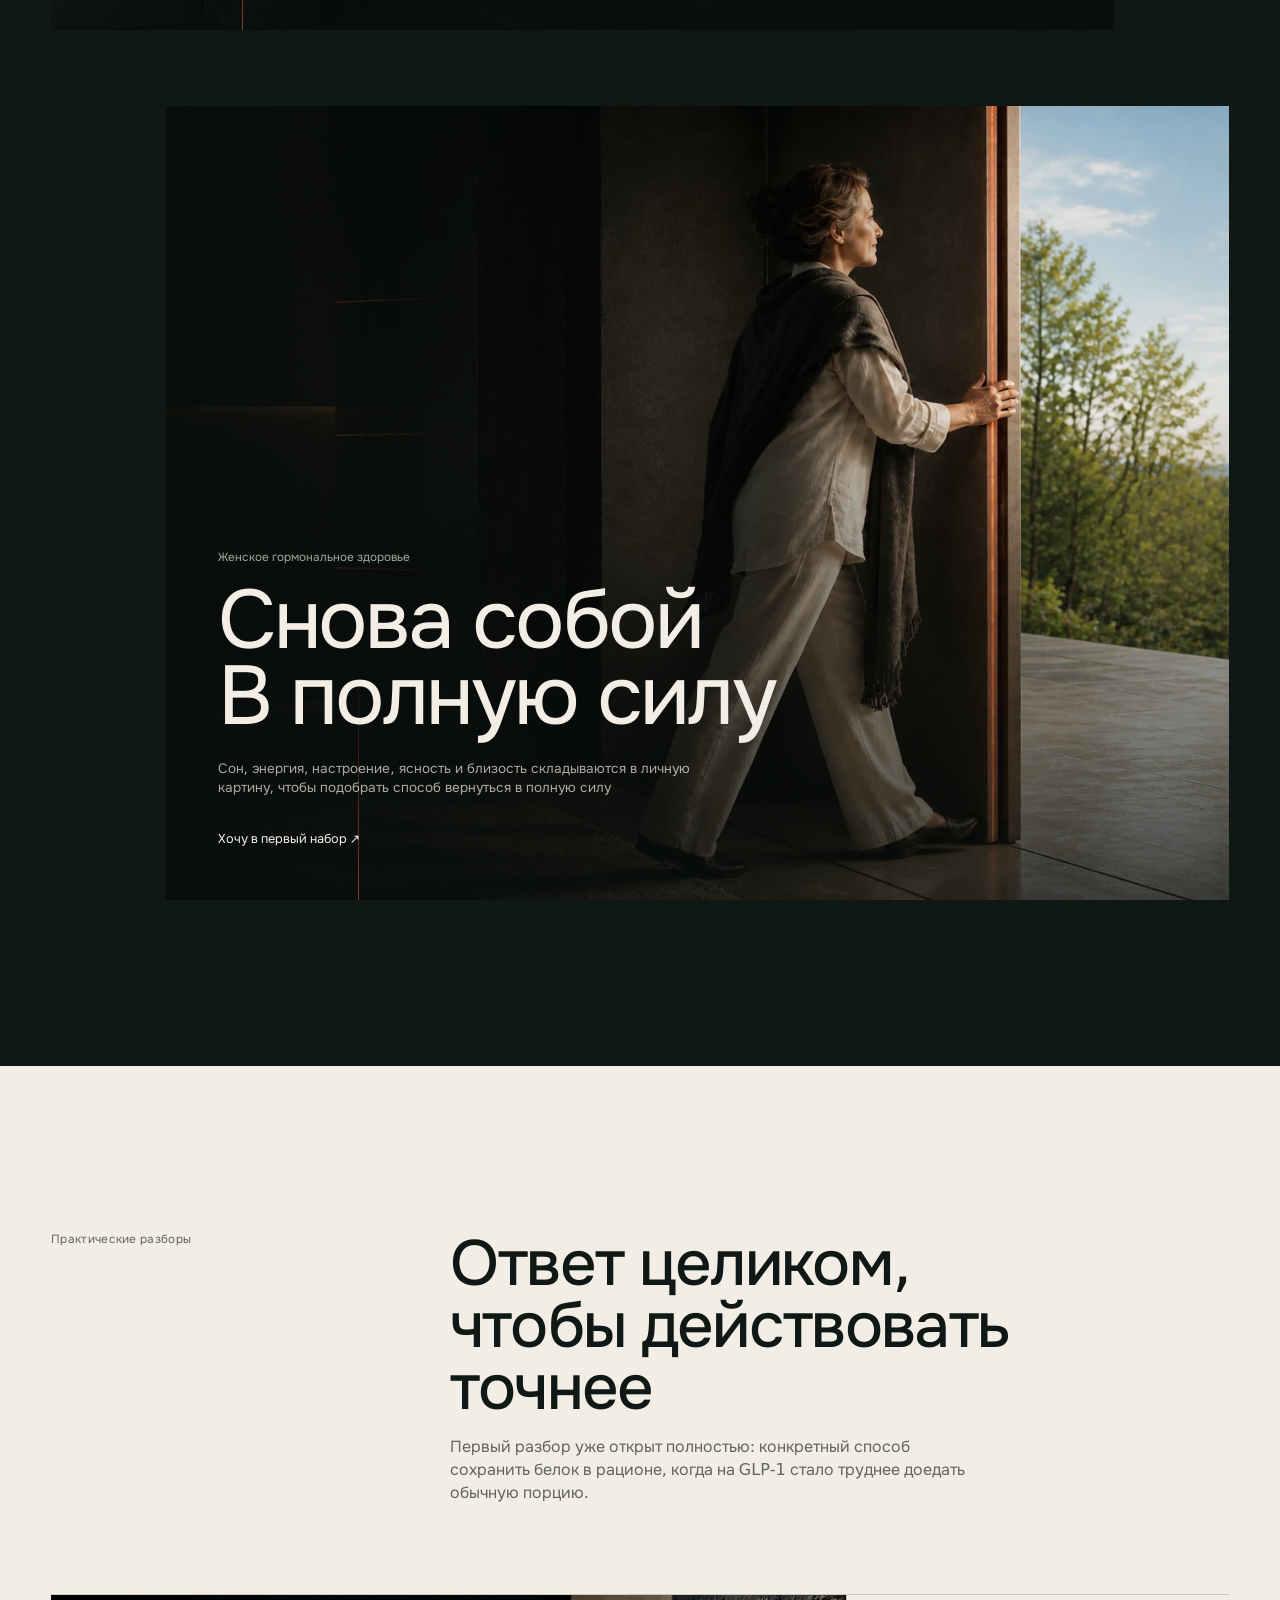
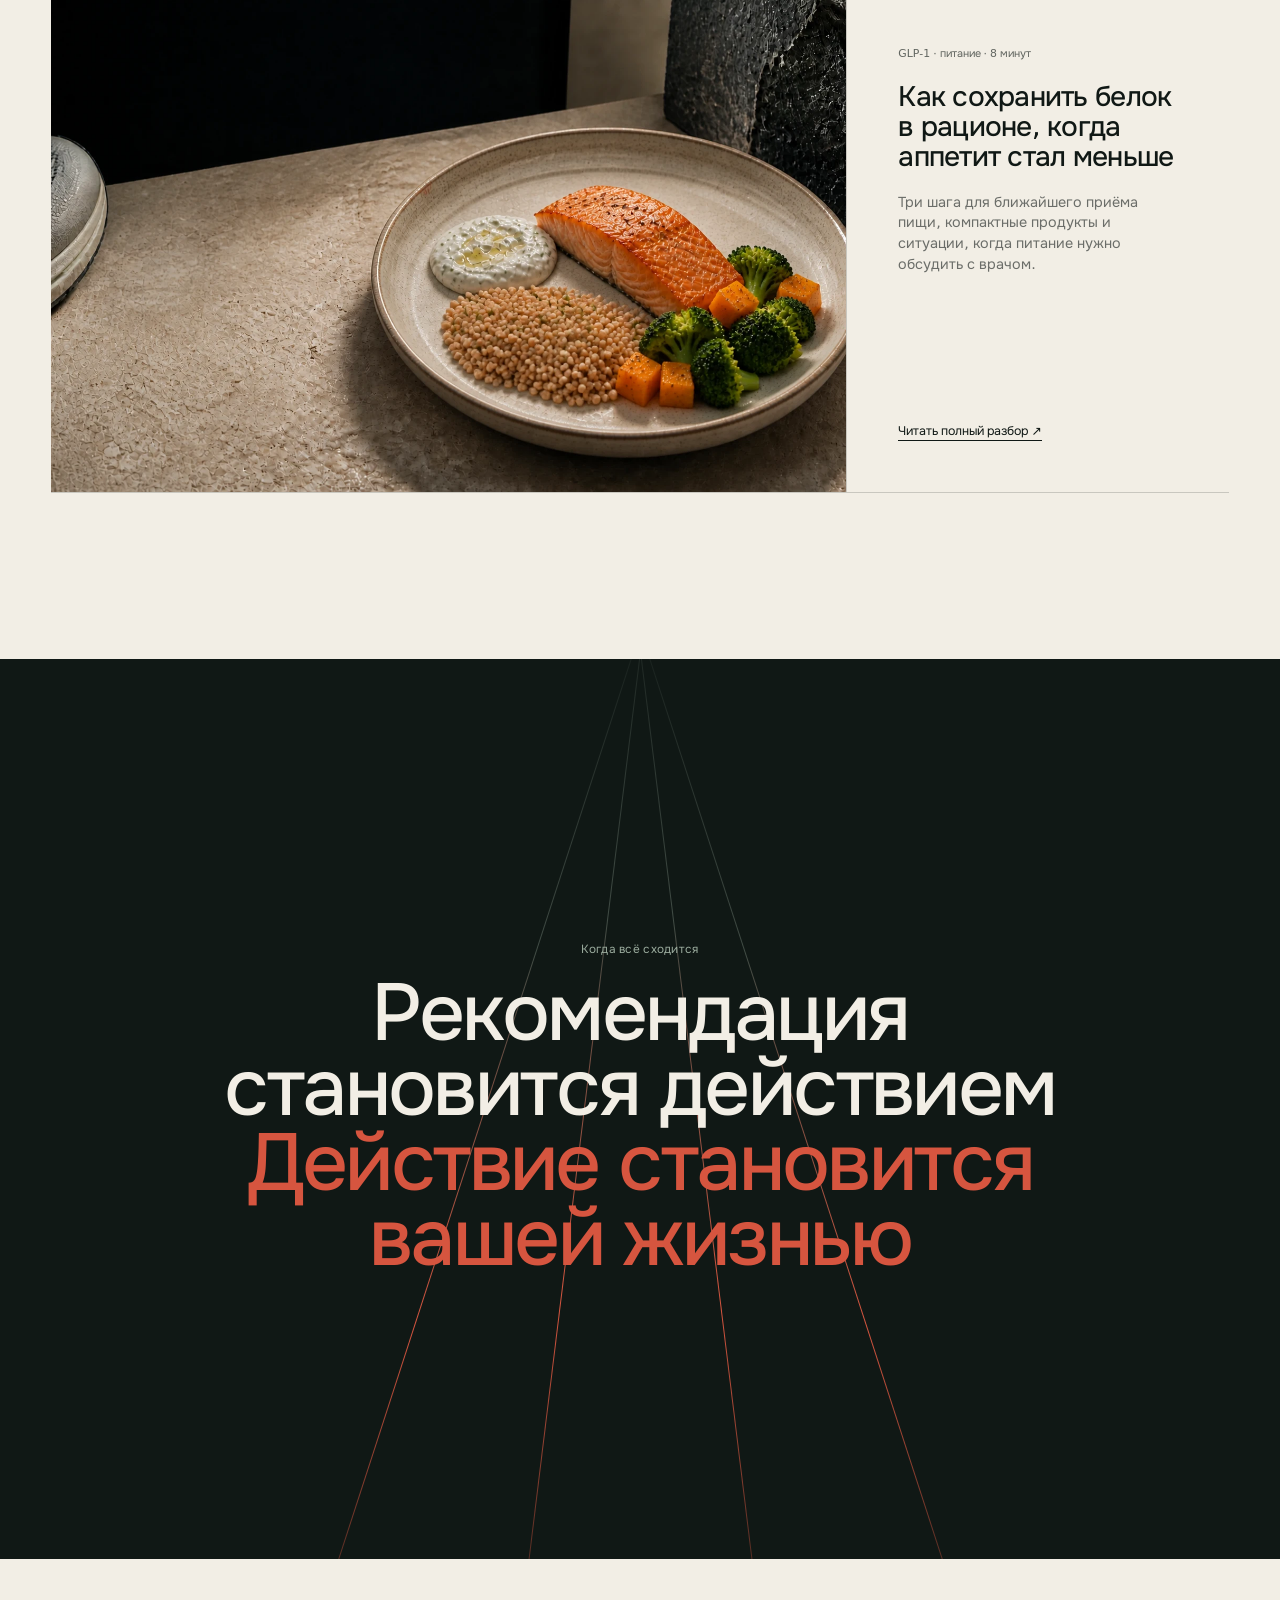
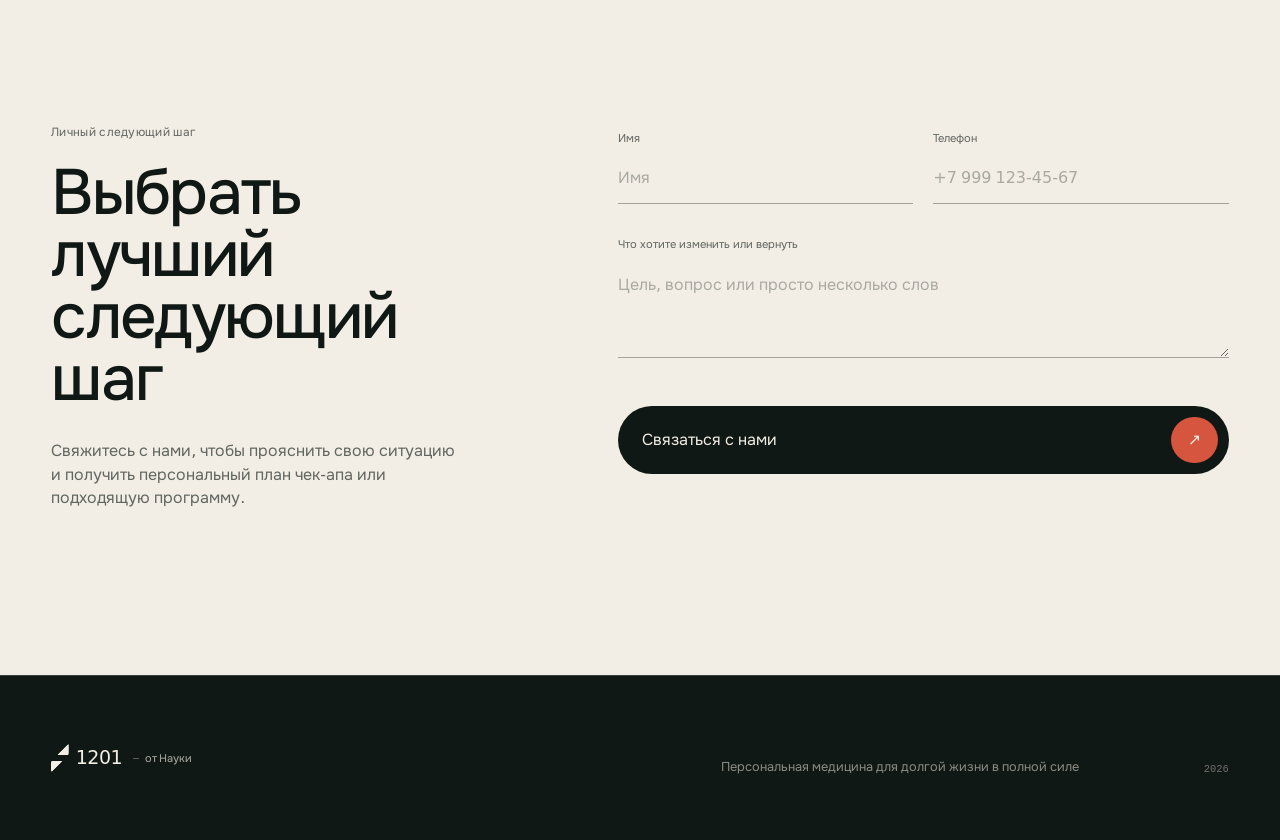
==== commit 41ef46e6: "Clarify hero introduction" ====
--- a/index.html
+++ b/index.html
@@ -39,7 +39,7 @@
       <div class="hero-copy">
         <p class="eyebrow reveal">Персональная медицина для долголетия</p>
         <h1 class="hero-title reveal">Дольше жить<br><span>В полной силе</span></h1>
-        <p class="hero-intro reveal">Врач и health‑лид сопоставят вес, сердце, гормональное здоровье, сон и движение. Так станет ясно, что даст наибольшую пользу и с чего начать.</p>
+        <p class="hero-intro reveal">Вы увидите, с чего начать и почему именно с этого. Врач оценит вес, состояние сердца и гормональное здоровье. Health‑лид поможет встроить первый шаг в повседневную жизнь с учётом сна и движения.</p>
         <a class="button reveal" href="#contact">Получить персональный план чек‑апа <span aria-hidden="true">↗</span></a>
       </div>
     </section>
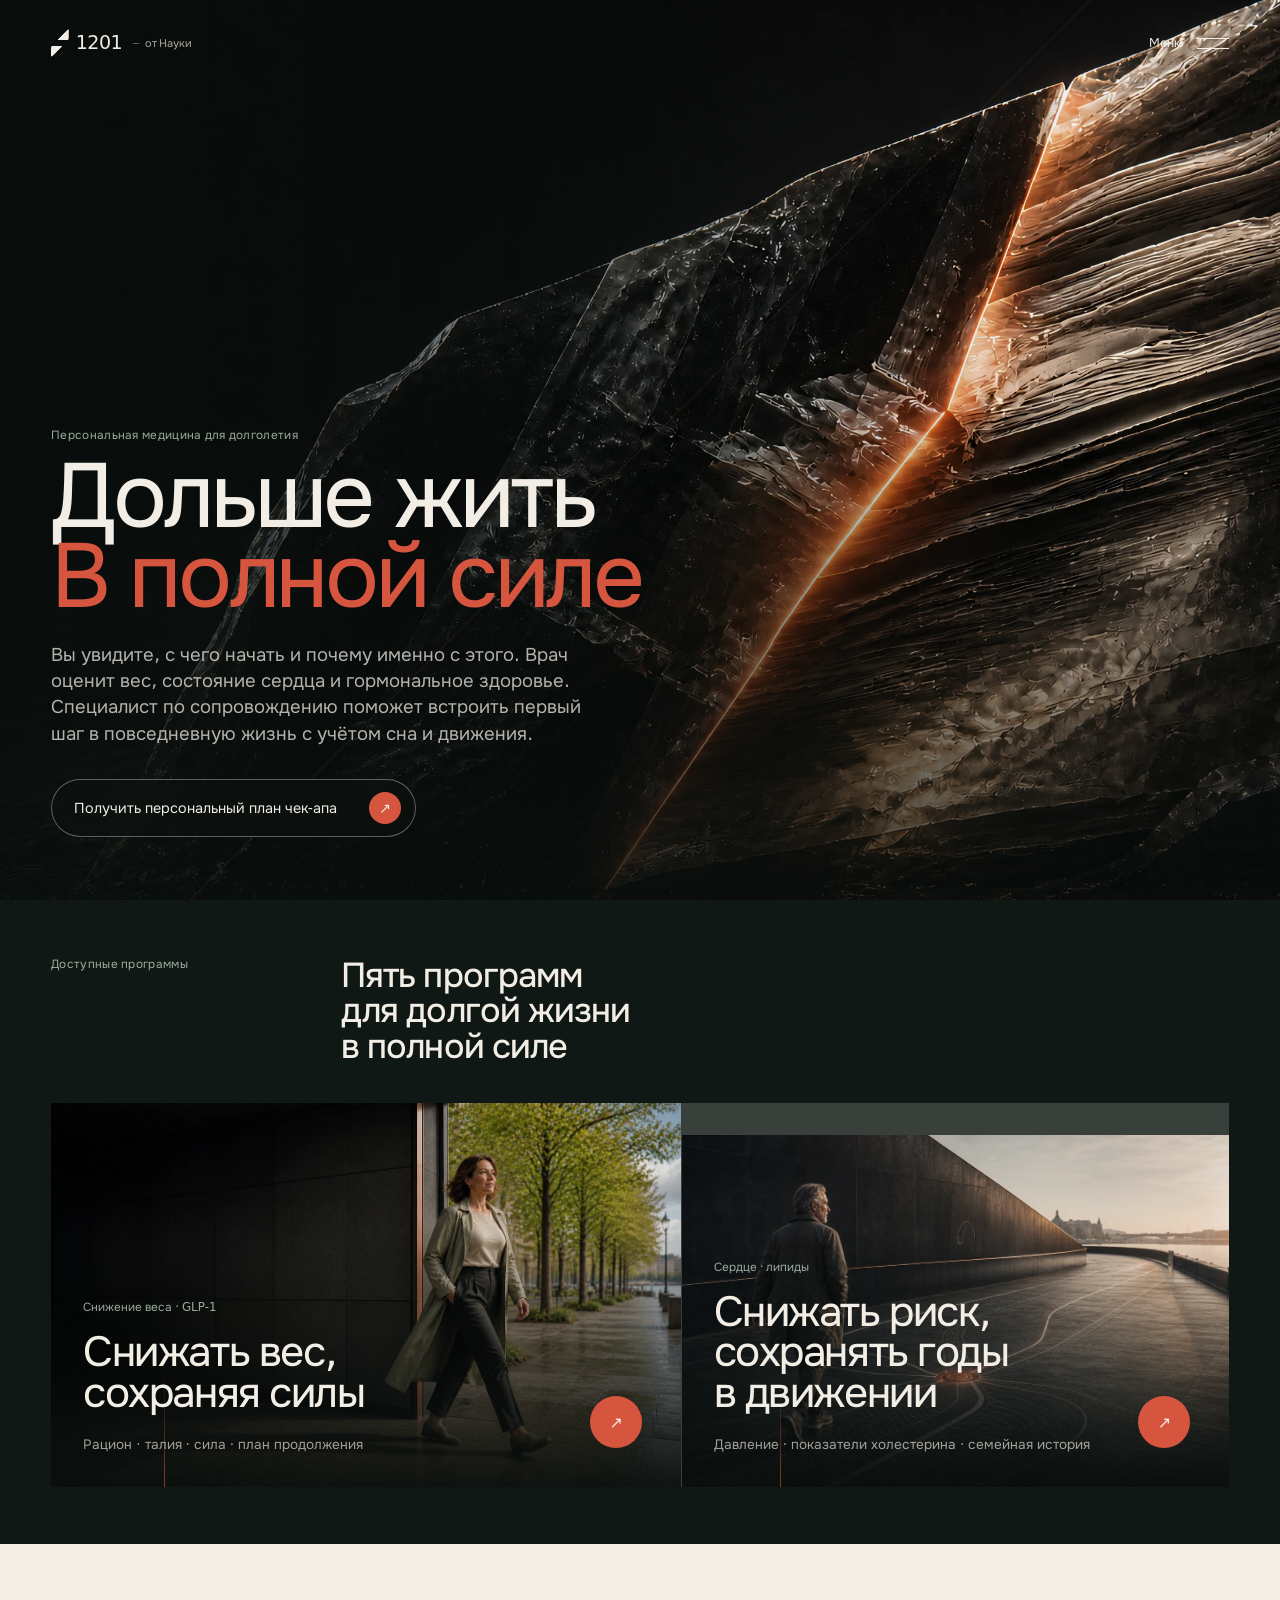
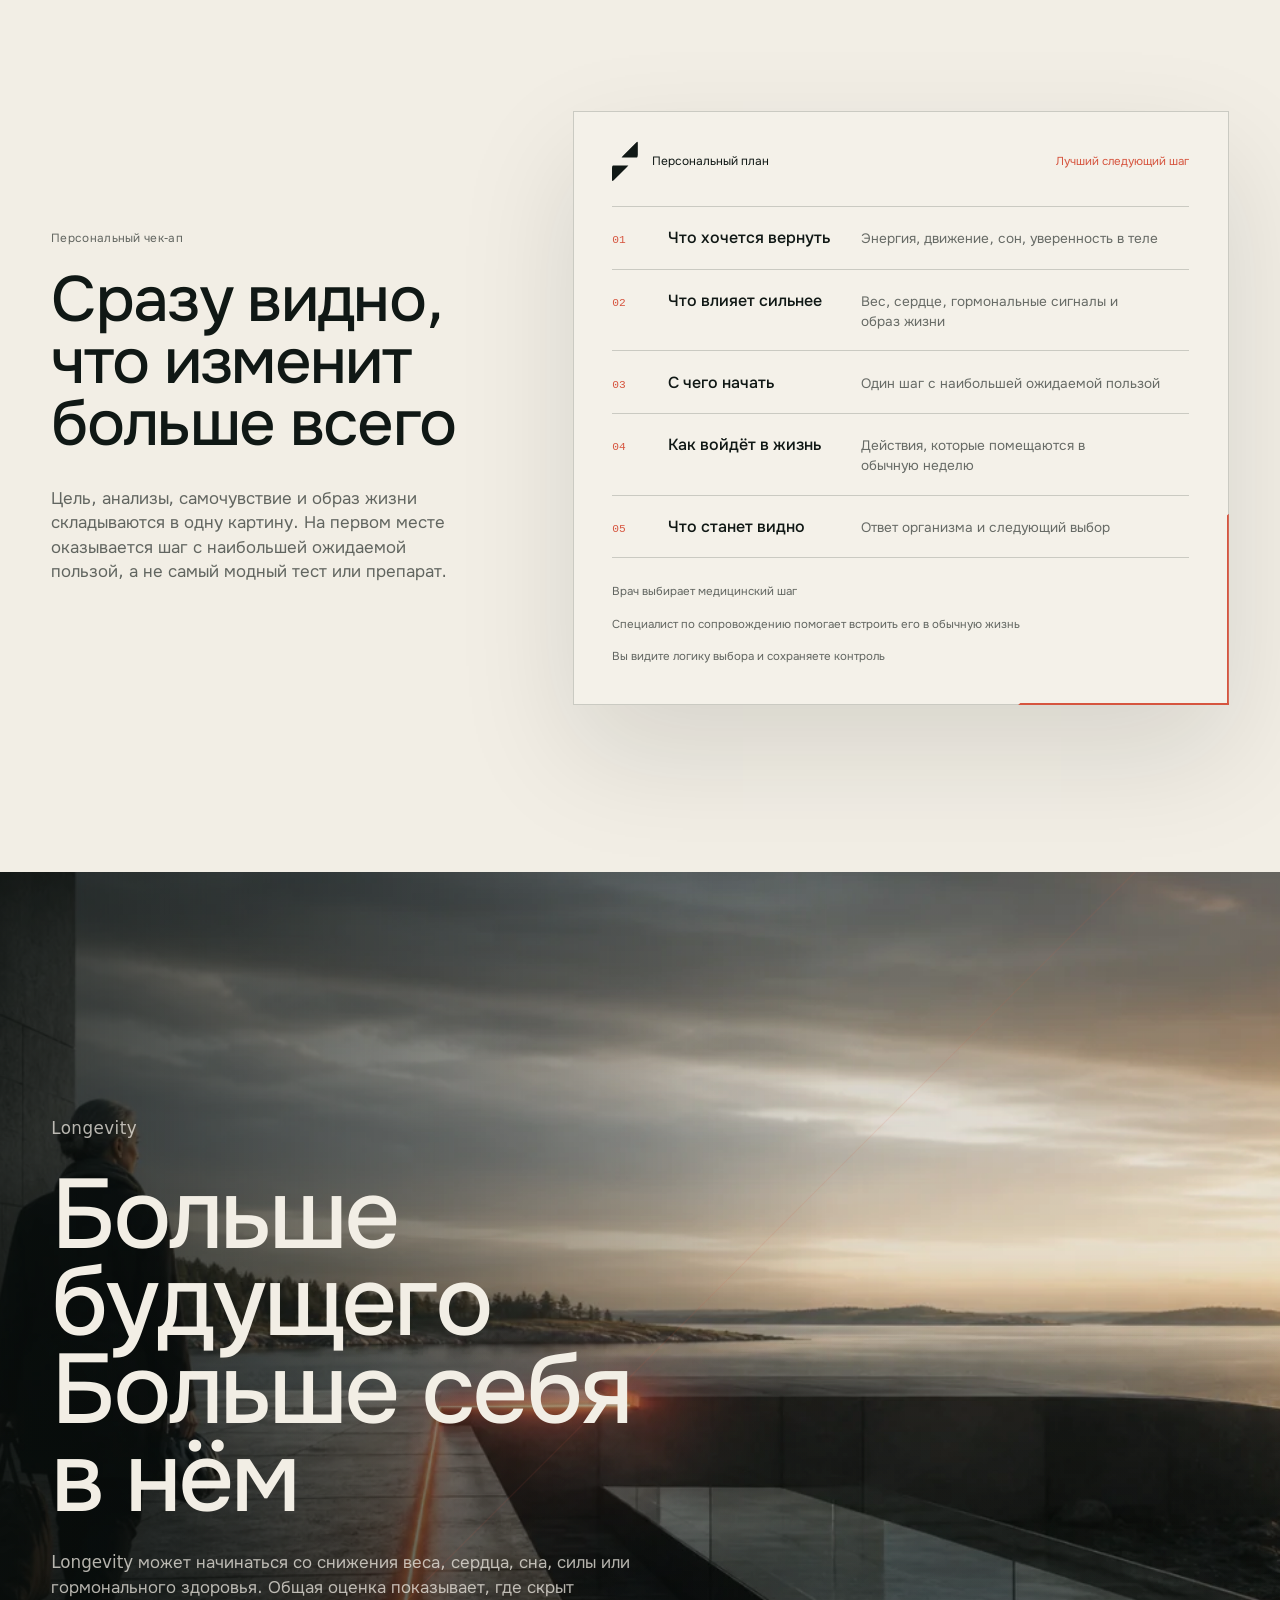
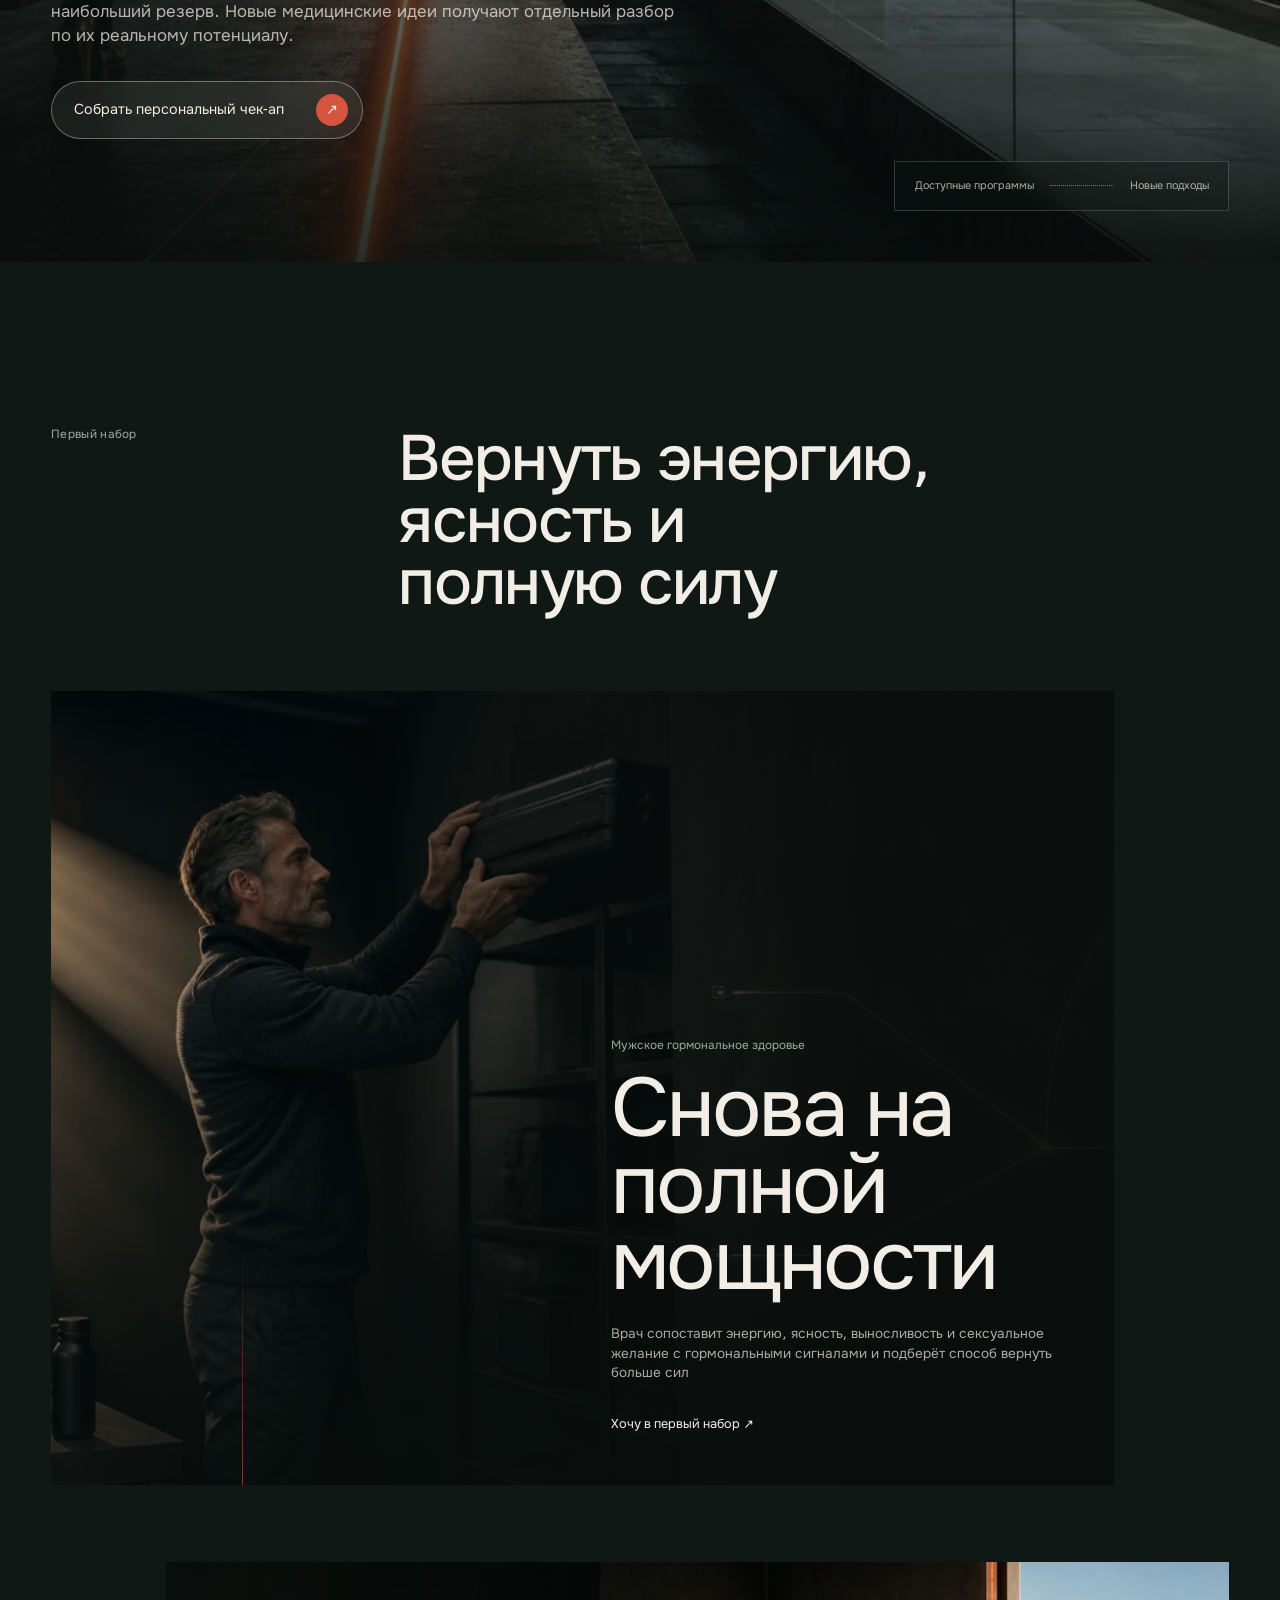
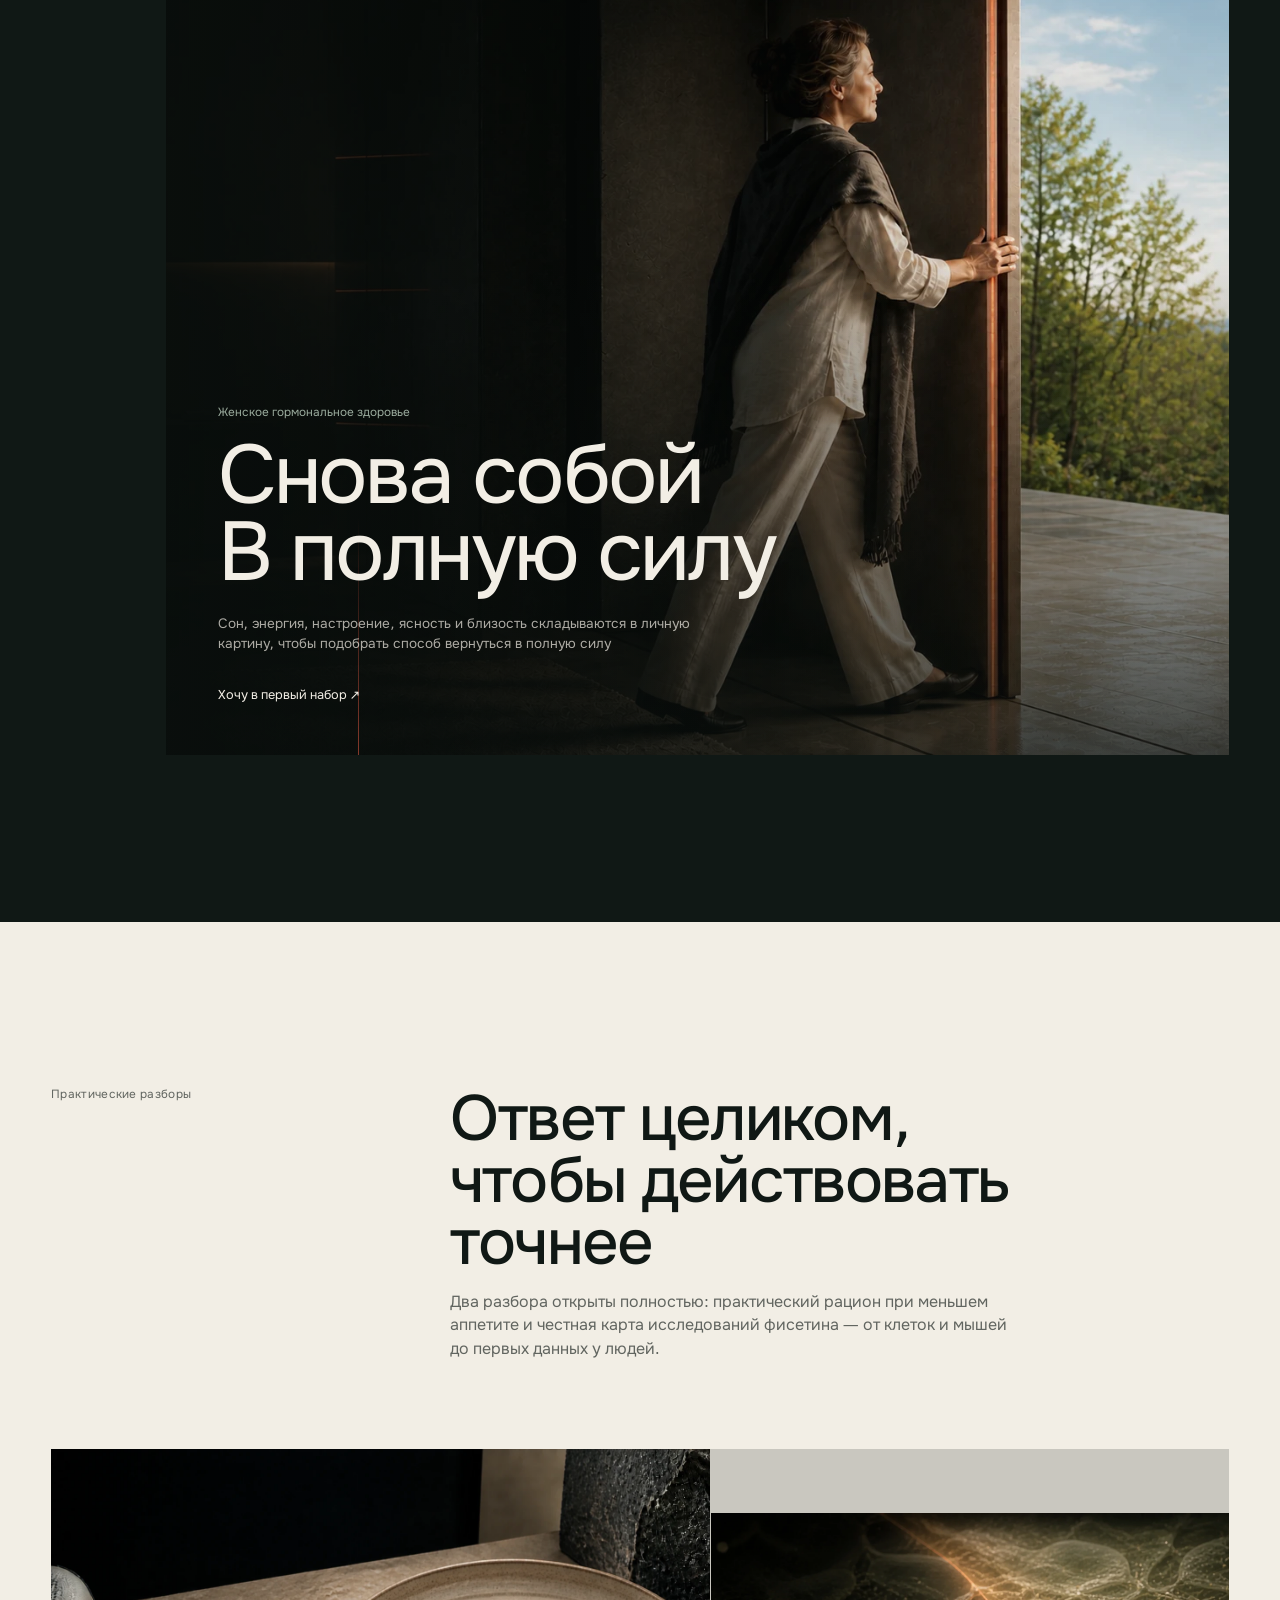
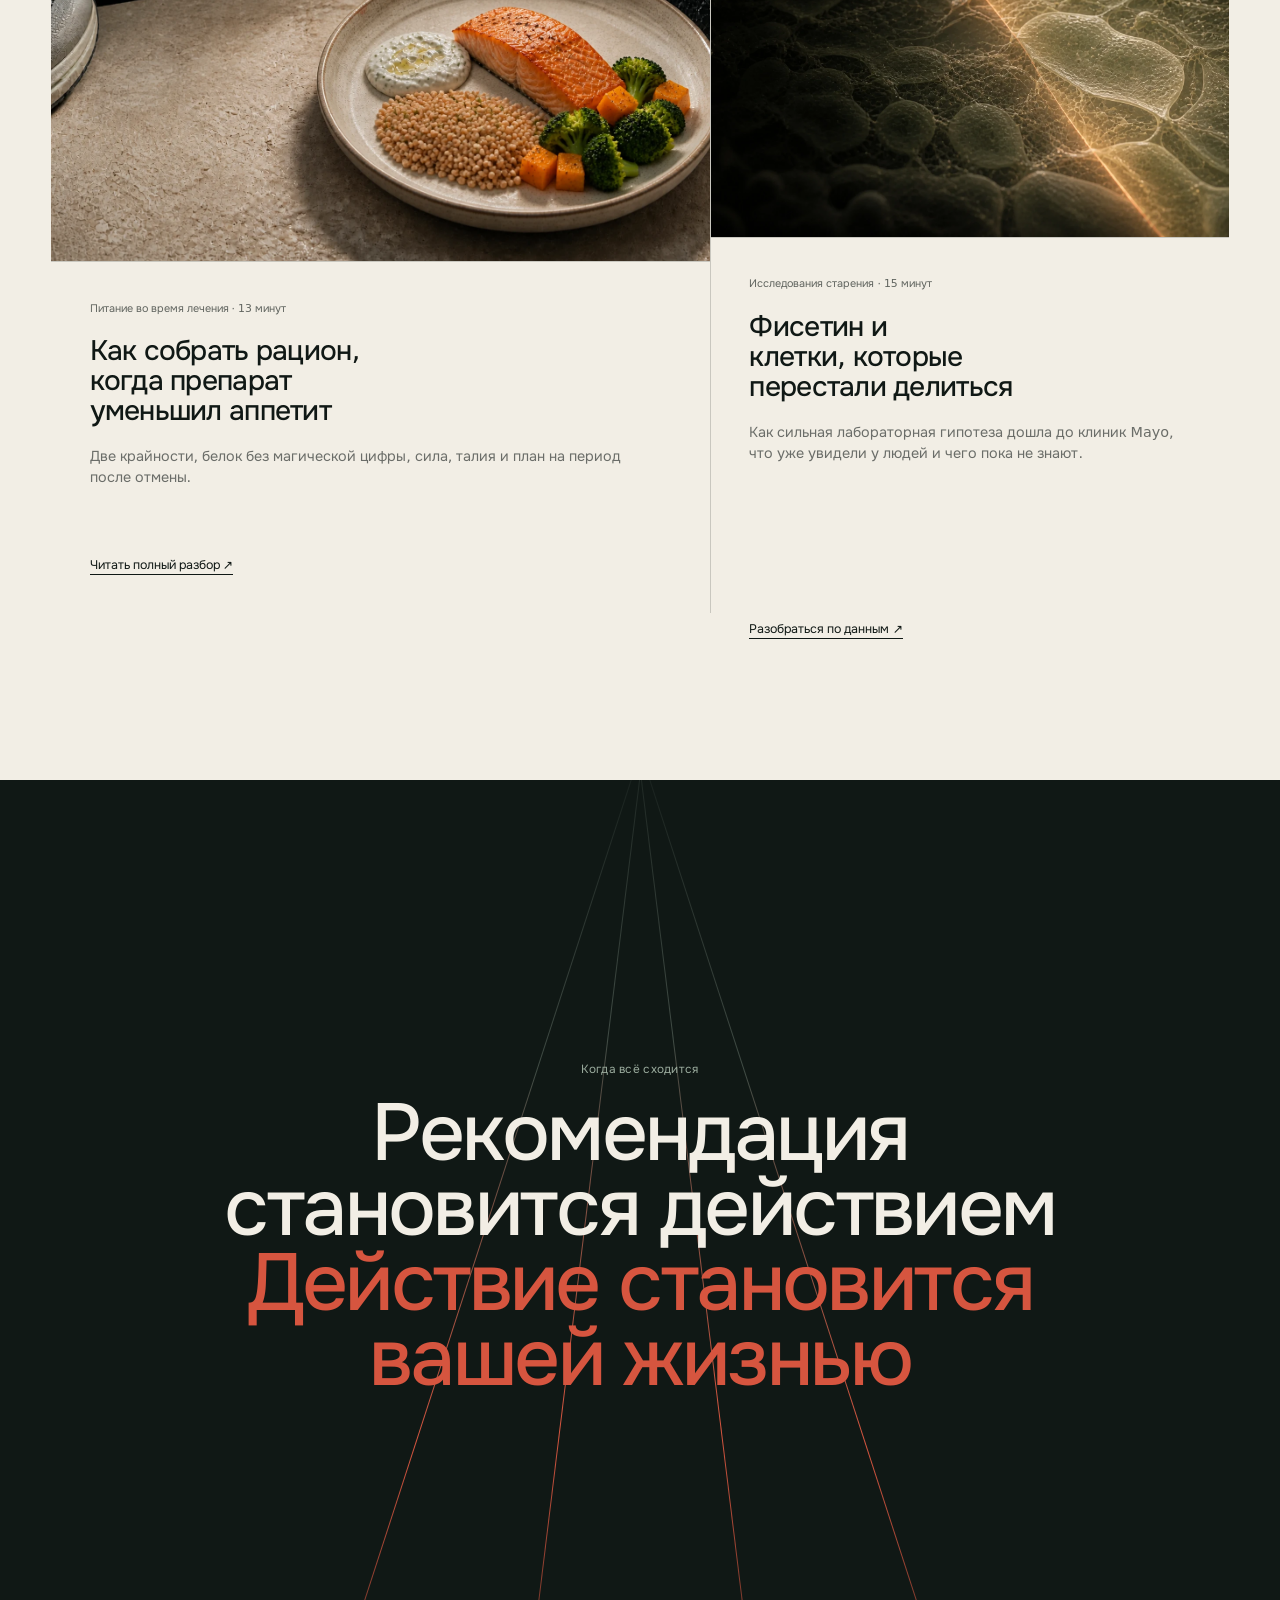
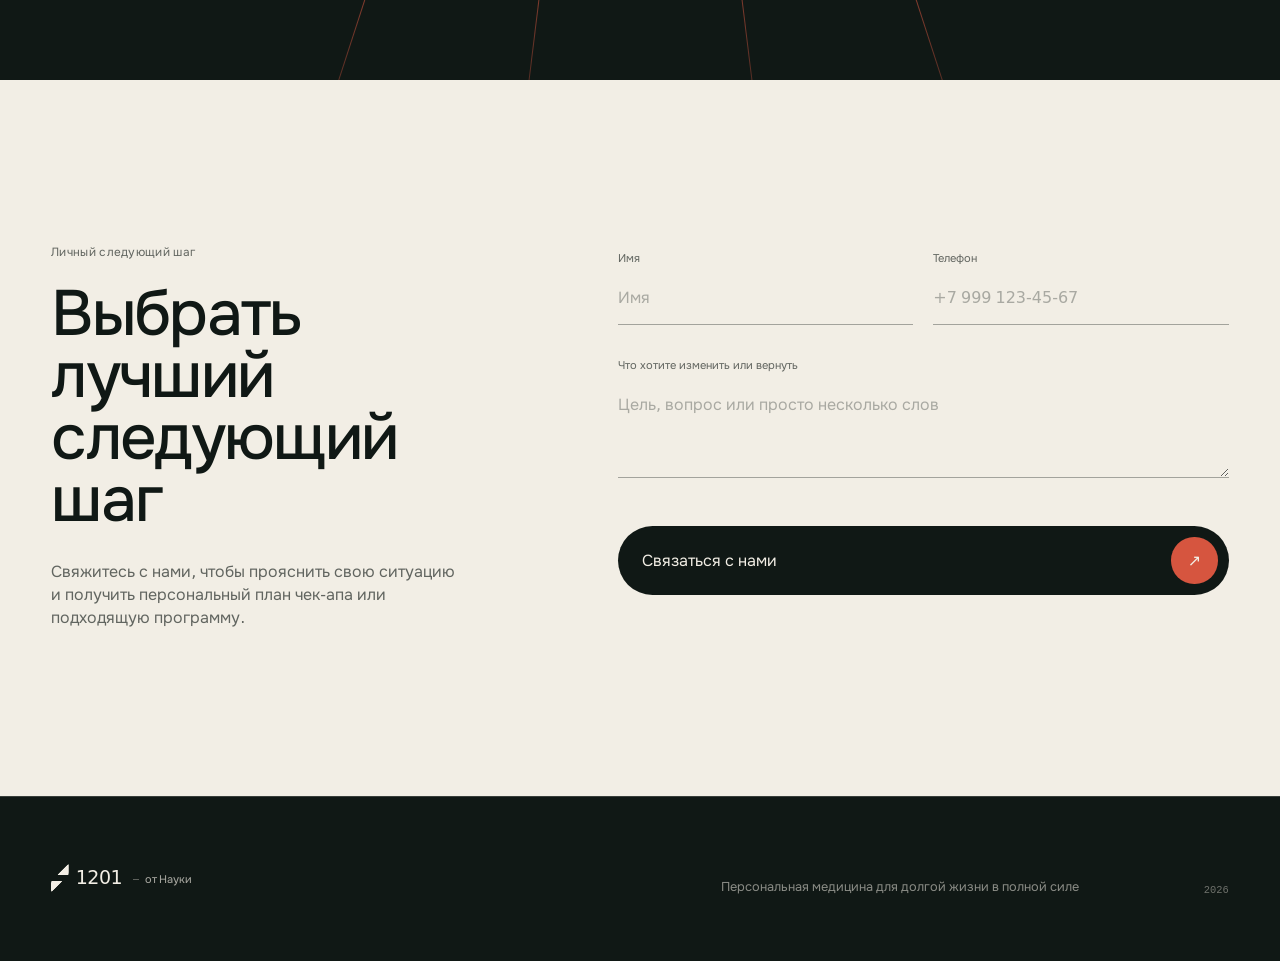
==== commit b5ef923f: "Refine program copy and publish research articles" ====
--- a/index.html
+++ b/index.html
@@ -8,8 +8,8 @@
   <title>1201 от Науки | персональная медицина для долголетия</title>
   <link rel="preload" href="assets/fonts/onest-cyrillic.woff2" as="font" type="font/woff2" crossorigin>
   <link rel="preload" href="assets/hero-brand-ultrasharp.webp" as="image" type="image/webp">
-  <link rel="stylesheet" href="styles.css?v=20260823-1">
-  <script src="app.js?v=20260823-1" defer></script>
+  <link rel="stylesheet" href="styles.css?v=20260823-2">
+  <script src="app.js?v=20260823-2" defer></script>
 </head>
 <body class="home">
   <a class="skip-link" href="#content">К содержанию</a>
@@ -39,7 +39,7 @@
       <div class="hero-copy">
         <p class="eyebrow reveal">Персональная медицина для долголетия</p>
         <h1 class="hero-title reveal">Дольше жить<br><span>В полной силе</span></h1>
-        <p class="hero-intro reveal">Вы увидите, с чего начать и почему именно с этого. Врач оценит вес, состояние сердца и гормональное здоровье. Health‑лид поможет встроить первый шаг в повседневную жизнь с учётом сна и движения.</p>
+        <p class="hero-intro reveal">Вы увидите, с чего начать и почему именно с этого. Врач оценит вес, состояние сердца и гормональное здоровье. Специалист по сопровождению поможет встроить первый шаг в повседневную жизнь с учётом сна и движения.</p>
         <a class="button reveal" href="#contact">Получить персональный план чек‑апа <span aria-hidden="true">↗</span></a>
       </div>
     </section>
@@ -51,11 +51,14 @@
       </div>
       <div class="gateway-grid">
         <a class="route-card route-card-glp reveal" href="route.html?route=glp1" aria-label="Открыть программу снижения веса и метаболического здоровья">
-          <img src="assets/hero-glp1.webp" alt="" width="1440" height="811" loading="lazy">
+          <picture>
+            <source media="(max-width: 600px)" srcset="assets/hero-glp1-mobile-v2.webp">
+            <img src="assets/hero-glp1-v2.webp" alt="" width="1672" height="941" loading="lazy">
+          </picture>
           <span class="route-card-shade" aria-hidden="true"></span>
           <span class="route-card-label">Снижение веса · GLP‑1</span>
-          <strong>Снизить вес, сохранить силу, удержать результат</strong>
-          <span class="route-card-proof">Вес и талия · питание · сила · удержание результата</span>
+          <strong>Снижать вес, сохраняя силы</strong>
+          <span class="route-card-proof">Рацион · талия · сила · план продолжения</span>
           <i aria-hidden="true">↗</i>
         </a>
         <a class="route-card route-card-cardio reveal" href="route.html?route=cardio" aria-label="Открыть кардио-липидную программу">
@@ -88,7 +91,7 @@
           <li><span>04</span><strong>Как войдёт в жизнь</strong><em>Действия, которые помещаются в обычную неделю</em></li>
           <li><span>05</span><strong>Что станет видно</strong><em>Ответ организма и следующий выбор</em></li>
         </ol>
-        <div class="ownership-line"><span>Врач принимает медицинские решения</span><span>Health‑лид помогает встроить лечение в обычную жизнь</span><span>Вы видите логику выбора и сохраняете контроль</span></div>
+        <div class="ownership-line"><span>Врач выбирает медицинский шаг</span><span>Специалист по сопровождению помогает встроить его в обычную жизнь</span><span>Вы видите логику выбора и сохраняете контроль</span></div>
       </div>
     </section>
 
@@ -139,16 +142,25 @@
       <div class="knowledge-head reveal">
         <p class="eyebrow">Практические разборы</p>
         <h2 id="knowledge-title">Ответ целиком, чтобы действовать точнее</h2>
-        <p>Первый разбор уже открыт полностью: конкретный способ сохранить белок в рационе, когда на GLP‑1 стало труднее доедать обычную порцию.</p>
-      </div>
-      <div class="article-feature reveal">
-        <a class="article-card article-card-complete" href="article-protein-glp1.html">
+        <p>Два разбора открыты полностью: практический рацион при меньшем аппетите и честная карта исследований фисетина — от клеток и мышей до первых данных у людей.</p>
+      </div>
+      <div class="article-feature article-feature-grid reveal">
+        <a class="article-card article-card-tile" href="article-protein-glp1.html">
           <div class="article-image"><img src="assets/article-protein.webp" alt="Тарелка с лососем, крупой и свежими овощами рядом с прогулочной обувью" width="1440" height="811" loading="lazy"></div>
           <div class="article-copy">
-            <span>GLP‑1 · питание · 8 минут</span>
-            <h3>Как сохранить белок в рационе, когда аппетит стал меньше</h3>
-            <p>Три шага для ближайшего приёма пищи, компактные продукты и ситуации, когда питание нужно обсудить с врачом.</p>
+            <span>Питание во время лечения · 13 минут</span>
+            <h3>Как собрать рацион, когда препарат уменьшил аппетит</h3>
+            <p>Две крайности, белок без магической цифры, сила, талия и план на период после отмены.</p>
             <em>Читать полный разбор ↗</em>
+          </div>
+        </a>
+        <a class="article-card article-card-tile article-card-frontier" href="article-senolytics-fisetin.html">
+          <div class="article-image"><img src="assets/article-fisetin-v2.webp" alt="Зрелое клеточное поле становится яснее за тонкой исследовательской границей" width="1672" height="941" loading="lazy"></div>
+          <div class="article-copy">
+            <span>Исследования старения · 15 минут</span>
+            <h3>Фисетин и клетки, которые перестали делиться</h3>
+            <p>Как сильная лабораторная гипотеза дошла до клиник Mayo, что уже увидели у людей и чего пока не знают.</p>
+            <em>Разобраться по данным ↗</em>
           </div>
         </a>
       </div>
--- a/styles.css
+++ b/styles.css
@@ -18,6 +18,7 @@
 
 *{box-sizing:border-box}
 html{scroll-behavior:smooth;background:var(--ink)}
+section[id],h1[id],h2[id],h3[id]{scroll-margin-top:calc(var(--header) + 1.5rem)}
 body{margin:0;background:var(--ink);color:var(--bone);font-family:Onest,system-ui,sans-serif;font-size:16px;line-height:1.45;-webkit-font-smoothing:antialiased;overflow-x:hidden}
 img{display:block;width:100%;height:auto}
 a{color:inherit;text-decoration:none}
@@ -84,24 +85,27 @@
 .hero-dossier strong{font-size:.78rem;font-weight:440;text-align:right}
 .hero-dossier .mono{font-size:1.15rem;color:var(--ion)}
 
-.route-gateway{padding:clamp(4rem,7vw,7rem) var(--pad)}
+.route-gateway{padding:clamp(3rem,4.5vw,4.5rem) var(--pad)}
 .section-head{display:grid;grid-template-columns:minmax(8rem,.55fr) 1.45fr;gap:2rem;align-items:start;margin-bottom:clamp(3rem,6vw,6rem)}
 .section-head h2{max-width:16ch}
-.route-gateway .section-head{grid-template-columns:minmax(8rem,.45fr) 1.55fr;margin-bottom:clamp(2rem,4vw,3.75rem)}
-.route-gateway .section-head h2{max-width:18ch;font-size:clamp(2.25rem,3.4vw,4rem);line-height:1}
+.route-gateway .section-head{grid-template-columns:minmax(8rem,.45fr) 1.55fr;margin-bottom:clamp(1.75rem,3vw,2.75rem)}
+.route-gateway .section-head h2{max-width:21ch;font-size:clamp(1.95rem,2.7vw,3.25rem);line-height:1.03}
 .gateway-grid{display:grid;grid-template-columns:1.07fr .93fr;gap:1px;background:var(--line-dark)}
-.route-card{position:relative;isolation:isolate;min-height:clamp(26rem,36vw,32rem);display:flex;flex-direction:column;justify-content:flex-end;overflow:hidden;padding:clamp(1.4rem,3vw,3rem);background:var(--ink)}
+.route-card{position:relative;isolation:isolate;min-height:clamp(22rem,30vw,27rem);display:flex;flex-direction:column;justify-content:flex-end;overflow:hidden;padding:clamp(1.4rem,2.5vw,2.5rem);background:var(--ink)}
+.route-card picture,.route-hero-media picture{position:absolute;inset:0;display:block;width:100%;height:100%}
+.route-card picture{z-index:-3}
+.route-card picture img{z-index:0}
 .route-card img{position:absolute;inset:0;z-index:-3;width:100%;height:100%;object-fit:cover;transition:transform 1.15s var(--ease),filter 1.15s var(--ease)}
 .route-card-shade,.panel-scrim{position:absolute;inset:0;z-index:-2;background:linear-gradient(0deg,rgba(9,14,12,.92),rgba(9,14,12,.08) 68%)}
 .route-card:after,.hormone-panel:after{position:absolute;top:0;bottom:0;left:18%;z-index:-1;width:1px;content:"";background:linear-gradient(transparent,var(--ion),transparent);transform:translateY(70%);transition:transform 1s var(--ease)}
 .route-card:hover img,.hormone-panel:hover img{transform:scale(1.035);filter:brightness(1.06)}
 .route-card:hover:after,.hormone-panel:hover:after{transform:translateY(-30%)}
 .route-card-label{margin-bottom:1rem;color:var(--sage);font-size:.74rem}
-.route-card strong{max-width:14ch;font-size:clamp(2.25rem,4vw,4.6rem);font-weight:430;line-height:.94;letter-spacing:-.034em}
+.route-card strong{max-width:14ch;font-size:clamp(2rem,3.3vw,3.7rem);font-weight:430;line-height:.95;letter-spacing:-.034em}
 .route-card-proof{max-width:32rem;margin-top:1.4rem;color:rgba(242,238,229,.65);font-size:.85rem}
 .route-card>i{position:absolute;right:clamp(1.4rem,3vw,3rem);bottom:clamp(1.4rem,3vw,3rem);display:grid;width:3.25rem;height:3.25rem;place-items:center;border-radius:50%;background:var(--ion);font-style:normal;transition:transform .45s var(--ease)}
 .route-card:hover>i{transform:rotate(45deg)}
-.route-card-cardio{margin-top:clamp(1.5rem,4vw,3.5rem);min-height:clamp(24rem,32vw,28rem)}
+.route-card-cardio{margin-top:clamp(1rem,2.5vw,2.25rem);min-height:clamp(21rem,27vw,24.5rem)}
 .route-card-glp img{object-position:76% center}
 .route-card-cardio img{object-position:57% center}
 
@@ -149,13 +153,17 @@
 .knowledge-head h2{grid-column:2;max-width:16ch}
 .knowledge-head>p:last-child{grid-column:2;max-width:35rem;color:rgba(16,24,21,.64)}
 .article-feature{max-width:84rem;margin-left:auto}
+.article-feature-grid{display:grid;grid-template-columns:minmax(0,1.12fr) minmax(0,.88fr);gap:1px;background:var(--line-light);align-items:start}
 .article-card{display:grid;grid-template-rows:auto 1fr;border-top:1px solid var(--line-light)}
 .article-card-complete{grid-template-columns:minmax(0,1.35fr) minmax(18rem,.65fr);border-bottom:1px solid var(--line-light)}
+.article-card-tile{height:100%;border:0;background:var(--bone)}
+.article-card-frontier{margin-top:clamp(2rem,5vw,5rem)}
 .article-image{overflow:hidden;aspect-ratio:16/10;background:var(--ink)}
 .article-image img{width:100%;height:100%;object-fit:cover;transition:transform 1s var(--ease)}
 .article-card:hover .article-image img{transform:scale(1.035)}
 .article-copy{display:flex;flex-direction:column;align-items:flex-start;padding:1.4rem 0 2rem}
 .article-card-complete .article-copy{padding:clamp(1.8rem,4vw,4rem);border-left:1px solid var(--line-light)}
+.article-card-tile .article-copy{min-height:22rem;padding:clamp(1.6rem,3vw,3rem);border-top:1px solid var(--line-light)}
 .article-copy>span{margin-bottom:1.3rem;color:rgba(16,24,21,.64);font-size:.68rem}
 .article-copy h3{max-width:19ch}
 .article-copy p{max-width:38rem;margin:1.2rem 0 1.8rem;color:rgba(16,24,21,.6);font-size:.9rem}
@@ -163,7 +171,7 @@
 
 /* Complete knowledge product */
 .article-page{background:var(--bone);color:var(--ink)}
-.article-header{background:rgba(16,24,21,.86);border-bottom-color:var(--line-dark);backdrop-filter:blur(18px)}
+.article-header{background:rgba(16,24,21,.86);border-bottom-color:var(--line-dark);backdrop-filter:blur(18px);color:var(--bone)}
 .article-hero{position:relative;isolation:isolate;min-height:min(54rem,92svh);display:flex;align-items:flex-end;padding:calc(var(--header) + 2.5rem) var(--pad) clamp(2.5rem,5vh,4.5rem);overflow:hidden}
 .article-hero-media{position:absolute;inset:0;z-index:-3}
 .article-hero-media img{width:100%;height:100%;object-fit:cover;object-position:center}
@@ -177,7 +185,7 @@
 .article-rail{position:sticky;top:7rem;align-self:start;display:grid;gap:.75rem;padding-top:.25rem;color:rgba(16,24,21,.5);font-family:"IBM Plex Mono",monospace;font-size:.65rem}
 .article-rail a{color:inherit;text-decoration:none}
 .article-rail a:first-child{color:var(--ion)}
-.article-body{width:min(100%,54rem)}
+.article-body{min-width:0;width:min(100%,54rem)}
 .article-body section{padding:clamp(4rem,8vw,7rem) 0;border-top:1px solid var(--line-light)}
 .article-body section:first-child{padding-top:0;border-top:0}
 .article-body h2,.personal-help h2{max-width:18ch;margin:1.1rem 0 2rem;font-size:clamp(2.7rem,4vw,4.65rem);line-height:.99}
@@ -193,6 +201,73 @@
 .food-grid strong{display:block;margin-bottom:1rem;font-size:1rem;font-weight:540}
 .food-grid p{color:rgba(16,24,21,.64);font-size:.9rem}
 .article-note{margin-top:1.5rem;padding:1.25rem 1.5rem;border-left:2px solid var(--ion);background:rgba(255,255,255,.22);color:rgba(16,24,21,.72);font-size:.88rem}
+.article-principle{display:grid;grid-template-columns:minmax(8rem,.35fr) 1fr;gap:1.5rem;margin-top:2.5rem;padding:1.5rem;border:1px solid var(--line-light);align-items:baseline}
+.article-principle span{color:var(--ion);font-size:.68rem}
+.article-principle strong{max-width:28rem;font-size:clamp(1.4rem,2.2vw,2.15rem);font-weight:480;line-height:1.08}
+.balance-track{position:relative;display:grid;grid-template-columns:1fr 1.15fr 1fr;gap:1px;margin:2.5rem 0;background:var(--line-light);border:1px solid var(--line-light)}
+.balance-track:before{position:absolute;top:1.9rem;left:7%;right:7%;height:1px;background:linear-gradient(90deg,var(--graphite),var(--ion),var(--graphite));content:""}
+.balance-track>div{position:relative;min-height:13rem;display:flex;flex-direction:column;justify-content:flex-end;padding:1.4rem;background:var(--bone)}
+.balance-track>div:before{position:absolute;top:1.55rem;left:1.4rem;width:.7rem;height:.7rem;border:1px solid var(--graphite);border-radius:50%;background:var(--bone);content:""}
+.balance-track .balance-center{background:var(--ink);color:var(--bone);transform:translateY(-.6rem)}
+.balance-track .balance-center:before{border-color:var(--ion);background:var(--ion)}
+.balance-track span{margin-bottom:.7rem;color:var(--graphite);font-family:"IBM Plex Mono",monospace;font-size:.65rem}
+.balance-track .balance-center span{color:var(--sage)}
+.balance-track strong{font-size:1rem;font-weight:490;line-height:1.25}
+.nutrition-grid{display:grid;grid-template-columns:1fr 1fr;gap:1px;margin:2.5rem 0;background:var(--line-light);border:1px solid var(--line-light)}
+.nutrition-grid article{min-height:15rem;padding:1.5rem;background:var(--bone)}
+.nutrition-grid article>span{display:block;margin-bottom:3rem;color:var(--ion);font-family:"IBM Plex Mono",monospace;font-size:.68rem}
+.nutrition-grid h3{max-width:15ch;margin-bottom:.8rem;font-size:clamp(1.45rem,2vw,2rem)}
+.nutrition-grid p{color:rgba(16,24,21,.64);font-size:.88rem}
+.article-table-wrap{width:100%;max-width:100%;margin:2.5rem 0;overflow-x:auto;border:1px solid var(--line-light);overscroll-behavior-inline:contain}
+.article-table{width:100%;min-width:46rem;border-collapse:collapse;background:rgba(255,255,255,.12);font-size:.82rem;line-height:1.45}
+.article-table th,.article-table td{padding:1.15rem 1.2rem;border-right:1px solid var(--line-light);border-bottom:1px solid var(--line-light);text-align:left;vertical-align:top}
+.article-table th:last-child,.article-table td:last-child{border-right:0}
+.article-table tr:last-child td{border-bottom:0}
+.article-table th{color:rgba(16,24,21,.58);font-family:"IBM Plex Mono",monospace;font-size:.63rem;font-weight:400}
+.article-table td:first-child{width:23%}
+.article-table td strong{display:block;color:var(--ink);font-size:.92rem;font-weight:550}
+.article-table td{color:rgba(16,24,21,.7)}
+.article-evidence{display:grid;grid-template-columns:repeat(3,1fr);gap:1px;margin-top:2.5rem;background:var(--line-light);border:1px solid var(--line-light)}
+.article-evidence>div{min-height:12rem;display:flex;flex-direction:column;padding:1.3rem;background:var(--bone)}
+.article-evidence span{color:var(--graphite);font-size:.62rem}
+.article-evidence strong{margin:auto 0 .7rem;color:var(--ion);font-size:clamp(1.4rem,2.3vw,2.4rem);font-weight:480;line-height:1}
+.article-evidence p{color:rgba(16,24,21,.62);font-size:.78rem}
+.signal-list{margin:2.5rem 0 0;padding:0;list-style:none;border-top:1px solid var(--line-light)}
+.signal-list li{display:grid;grid-template-columns:minmax(10rem,.55fr) 1fr;gap:1.5rem;padding:1.2rem 0;border-bottom:1px solid var(--line-light);align-items:baseline}
+.signal-list span{font-weight:520}
+.signal-list p{color:rgba(16,24,21,.65);font-size:.88rem}
+.future-note{display:inline;color:var(--ion);font-size:.86em}
+.clarity-grid{display:grid;grid-template-columns:repeat(3,1fr);gap:1px;margin-top:2.5rem;background:var(--line-light);border:1px solid var(--line-light)}
+.clarity-grid>div{min-height:13rem;padding:1.4rem;background:var(--bone)}
+.clarity-grid strong{display:block;margin-bottom:3rem;color:var(--ion);font-size:.75rem;font-weight:520}
+.clarity-grid p{color:rgba(16,24,21,.65);font-size:.85rem}
+.status-band{display:grid;grid-template-columns:minmax(8rem,.3fr) 1fr;gap:1.5rem;margin-top:2.5rem;padding:1.5rem;border:1px solid var(--line-light);align-items:baseline}
+.status-band span{color:var(--ion);font-family:"IBM Plex Mono",monospace;font-size:.66rem}
+.status-band strong{font-size:clamp(1.2rem,1.8vw,1.7rem);font-weight:480;line-height:1.2}
+.mechanism-flow{display:grid;grid-template-columns:1fr auto 1fr auto 1fr;gap:1rem;align-items:center;margin:2.5rem 0}
+.mechanism-flow>div{min-height:14rem;display:flex;flex-direction:column;padding:1.3rem;border:1px solid var(--line-light)}
+.mechanism-flow>div span{color:var(--ion);font-family:"IBM Plex Mono",monospace;font-size:.66rem}
+.mechanism-flow>div strong{margin:auto 0 .8rem;font-size:1rem;font-weight:520;line-height:1.2}
+.mechanism-flow>div p{color:rgba(16,24,21,.6);font-size:.78rem}
+.mechanism-flow>i{color:var(--ion);font-style:normal}
+.evidence-levels{display:grid;grid-template-columns:repeat(3,1fr);gap:1px;margin-top:2.5rem;background:var(--line-light);border:1px solid var(--line-light)}
+.evidence-levels>div{min-height:13rem;display:flex;flex-direction:column;padding:1.35rem;background:var(--bone)}
+.evidence-levels span{color:var(--graphite);font-family:"IBM Plex Mono",monospace;font-size:.65rem}
+.evidence-levels strong{margin:auto 0 .7rem;font-size:1.25rem;font-weight:500}
+.evidence-levels p{color:rgba(16,24,21,.6);font-size:.78rem}
+.evidence-levels .is-established{box-shadow:inset 0 2px var(--sage)}
+.evidence-levels .is-open{background:var(--ink);color:var(--bone);box-shadow:inset 0 2px var(--ion)}
+.evidence-levels .is-open span{color:var(--sage)}
+.evidence-levels .is-open p{color:rgba(242,238,229,.62)}
+.trial-table td:first-child{width:25%}
+.trial-table td:first-child span{display:block;margin-top:.45rem;color:var(--graphite);font-family:"IBM Plex Mono",monospace;font-size:.62rem}
+.human-results{display:grid;grid-template-columns:1fr 1fr;gap:1px;margin:2.5rem 0;background:var(--line-light);border:1px solid var(--line-light)}
+.human-results article{min-height:17rem;padding:1.5rem;background:var(--bone)}
+.human-results article>span{color:var(--ion);font-family:"IBM Plex Mono",monospace;font-size:.66rem}
+.human-results h3{max-width:18ch;margin:3rem 0 1rem;font-size:clamp(1.5rem,2.1vw,2.05rem)}
+.human-results p{color:rgba(16,24,21,.65);font-size:.84rem;line-height:1.5}
+.article-hero-fisetin .article-hero-media img{object-position:center}
+.article-hero-fisetin .article-hero-scrim{background:linear-gradient(90deg,rgba(9,14,12,.96),rgba(9,14,12,.5) 58%,rgba(9,14,12,.08)),linear-gradient(0deg,rgba(9,14,12,.82),transparent 68%)}
 .article-body .safety-block{margin-inline:calc(-1 * clamp(1.25rem,3vw,3rem));padding-inline:clamp(1.25rem,3vw,3rem);border-top:0;background:var(--ink);color:var(--bone)}
 .safety-block h2{color:var(--bone)}
 .safety-block ul{display:grid;gap:.8rem;margin:0 0 2rem;padding:0;list-style:none}
@@ -308,11 +383,14 @@
 .route-spire-copy{position:relative;z-index:1}
 .route-spire-copy h2{max-width:22ch;margin:1rem auto 0;font-size:clamp(3.5rem,5.6vw,7rem);line-height:.96;letter-spacing:-.032em}
 .route-spire-copy h2 span{color:var(--ion)}
-.route-next{display:grid;grid-template-columns:.8fr 1.2fr;gap:clamp(3rem,8vw,9rem);align-items:center}
+.route-next{display:block}
+.route-next-link{display:grid;grid-template-columns:.8fr 1.2fr;gap:clamp(3rem,8vw,9rem);align-items:center}
 .route-next .route-section-head{display:block;margin:0}
 .route-next .route-section-head h2{margin:1.2rem 0 1.5rem}
+.route-next-action{display:inline-block;margin-top:1.7rem;border-bottom:1px solid var(--ink);font-size:.78rem}
 .next-image{overflow:hidden;aspect-ratio:16/10}
-.next-image img{width:100%;height:100%;object-fit:cover}
+.next-image img{width:100%;height:100%;object-fit:cover;transition:transform 1s var(--ease)}
+.route-next-link:hover .next-image img{transform:scale(1.025)}
 .route-contact{border-top:1px solid var(--line-light)}
 
 .reveal{opacity:0;transform:translateY(1.7rem);filter:blur(7px);transition:opacity .78s var(--ease),transform .78s var(--ease),filter .78s var(--ease)}
@@ -328,7 +406,7 @@
   .hero-copy,.route-hero-copy{width:100%}
   .hero-title{font-size:clamp(4rem,15vw,8rem)}
   .hero-dossier,.route-signal{display:none}
-  .section-head,.proof-section,.knowledge-head,.contact,.route-section-head,.route-next,.article-shell{grid-template-columns:1fr}
+  .section-head,.proof-section,.knowledge-head,.contact,.route-section-head,.article-shell{grid-template-columns:1fr}
   .route-gateway .section-head{grid-template-columns:1fr}
   .section-head h2,.knowledge-head h2,.knowledge-head>p:last-child,.route-section-head h2,.route-section-head>p:not(.eyebrow){grid-column:1}
   .gateway-grid{grid-template-columns:1fr}
@@ -339,6 +417,8 @@
   .hormone-male strong,.hormone-male .route-card-label,.hormone-male .panel-proof,.hormone-male em{align-self:flex-start;width:auto}
   .hormone-male .panel-scrim{background:linear-gradient(0deg,rgba(9,14,12,.94),rgba(9,14,12,.04) 72%)}
   .article-rail{display:none}
+  .article-feature-grid,.route-next-link{grid-template-columns:1fr}
+  .article-card-frontier{margin-top:0}
   .site-footer{grid-template-columns:1fr auto}
   .site-footer p{grid-row:2;grid-column:1/-1;justify-self:start}
   .facts-grid{grid-template-columns:1fr 1fr}
@@ -349,7 +429,7 @@
   .ladder-step:before{top:1.25rem;left:1rem}
   .ownership-card{grid-template-columns:1fr}
   .ownership-card i{width:1px;height:2rem;border-top:0;border-left:1px solid var(--ion)}
-  .route-next{gap:4rem}
+  .route-next-link{gap:4rem}
 }
 
 @media (max-width:600px){
@@ -373,8 +453,8 @@
   .route-gateway{padding-top:4rem;padding-bottom:4rem}
   .route-gateway .section-head{margin-bottom:2rem}
   .route-gateway .section-head h2{font-size:clamp(2.15rem,9vw,2.85rem)}
-  .route-card,.route-card-cardio{min-height:28rem;padding-bottom:1.5rem}
-  .route-card strong{font-size:clamp(2.35rem,10.2vw,3.3rem);line-height:.96}
+  .route-card,.route-card-cardio{min-height:24rem;padding-bottom:1.5rem}
+  .route-card strong{font-size:clamp(2.1rem,9.4vw,3rem);line-height:.96}
   .route-card>i{display:none}
   .proof-section{gap:3rem}
   .proof-lead h2{font-size:clamp(2.7rem,11vw,3.6rem)}
@@ -394,16 +474,32 @@
   .hormone-panel strong{font-size:clamp(3rem,12.3vw,4.4rem)}
   .article-card-complete{grid-template-columns:1fr}
   .article-card-complete .article-copy{min-height:23rem;border-left:0;border-top:1px solid var(--line-light)}
+  .article-card-tile .article-copy{min-height:20rem}
   .article-hero{min-height:100svh;padding-bottom:2rem}
   .article-hero-media img{object-position:58% center}
   .article-hero-scrim{background:linear-gradient(0deg,rgba(9,14,12,.97),rgba(9,14,12,.25) 84%)}
   .article-hero-copy{width:100%}
   .article-hero h1{font-size:clamp(3rem,12.2vw,4.25rem);line-height:.96}
+  .article-protein .article-hero h1,.article-fisetin .article-hero h1{font-size:clamp(2.7rem,11vw,3.8rem)}
+  .article-hero-fisetin .article-hero-media img{object-position:58% center}
   .article-shell{padding-top:5rem;padding-bottom:5rem}
   .article-body h2,.personal-help h2{font-size:clamp(2.4rem,10.4vw,3.4rem);line-height:1.02}
   .personal-help h2{font-size:clamp(2.25rem,9vw,3rem)}
   .food-grid{grid-template-columns:1fr}
   .food-grid div{min-height:0}
+  .article-principle,.status-band{grid-template-columns:1fr;gap:.8rem}
+  .balance-track,.nutrition-grid,.article-evidence,.clarity-grid,.evidence-levels,.human-results{grid-template-columns:1fr}
+  .balance-track{background:transparent;border:0;gap:1px}
+  .balance-track:before{display:none}
+  .balance-track>div{min-height:10rem;border:1px solid var(--line-light)}
+  .balance-track .balance-center{transform:none}
+  .nutrition-grid article,.human-results article{min-height:0}
+  .article-evidence>div,.clarity-grid>div,.evidence-levels>div{min-height:10rem}
+  .mechanism-flow{grid-template-columns:1fr;gap:.7rem}
+  .mechanism-flow>div{min-height:10rem}
+  .mechanism-flow>i{justify-self:center;transform:rotate(90deg)}
+  .signal-list li{grid-template-columns:1fr;gap:.45rem}
+  .article-table{min-width:42rem}
   .article-sources li{grid-template-columns:1fr;gap:.6rem}
   .article-body .safety-block{margin-inline:-1.15rem;padding-inline:1.15rem}
   .spire{min-height:80svh}
@@ -416,7 +512,8 @@
   .route-title{font-size:clamp(2.85rem,12.2vw,4.2rem);line-height:.96}
   .route-deck{font-size:.88rem;line-height:1.38}
   .route-hero-media{inset:0}
-  [data-route="glp1"] .route-hero-media img{object-position:82% center}
+  [data-route="glp1"] .route-hero-media img{object-position:50% center}
+  .route-card-glp img{object-position:50% center}
   [data-route="female"] .route-hero-media img{object-position:76% center}
   .route-hero-scrim{background:linear-gradient(0deg,rgba(8,13,11,.95),rgba(8,13,11,.08) 83%)}
   .facts-grid{grid-template-columns:1fr}
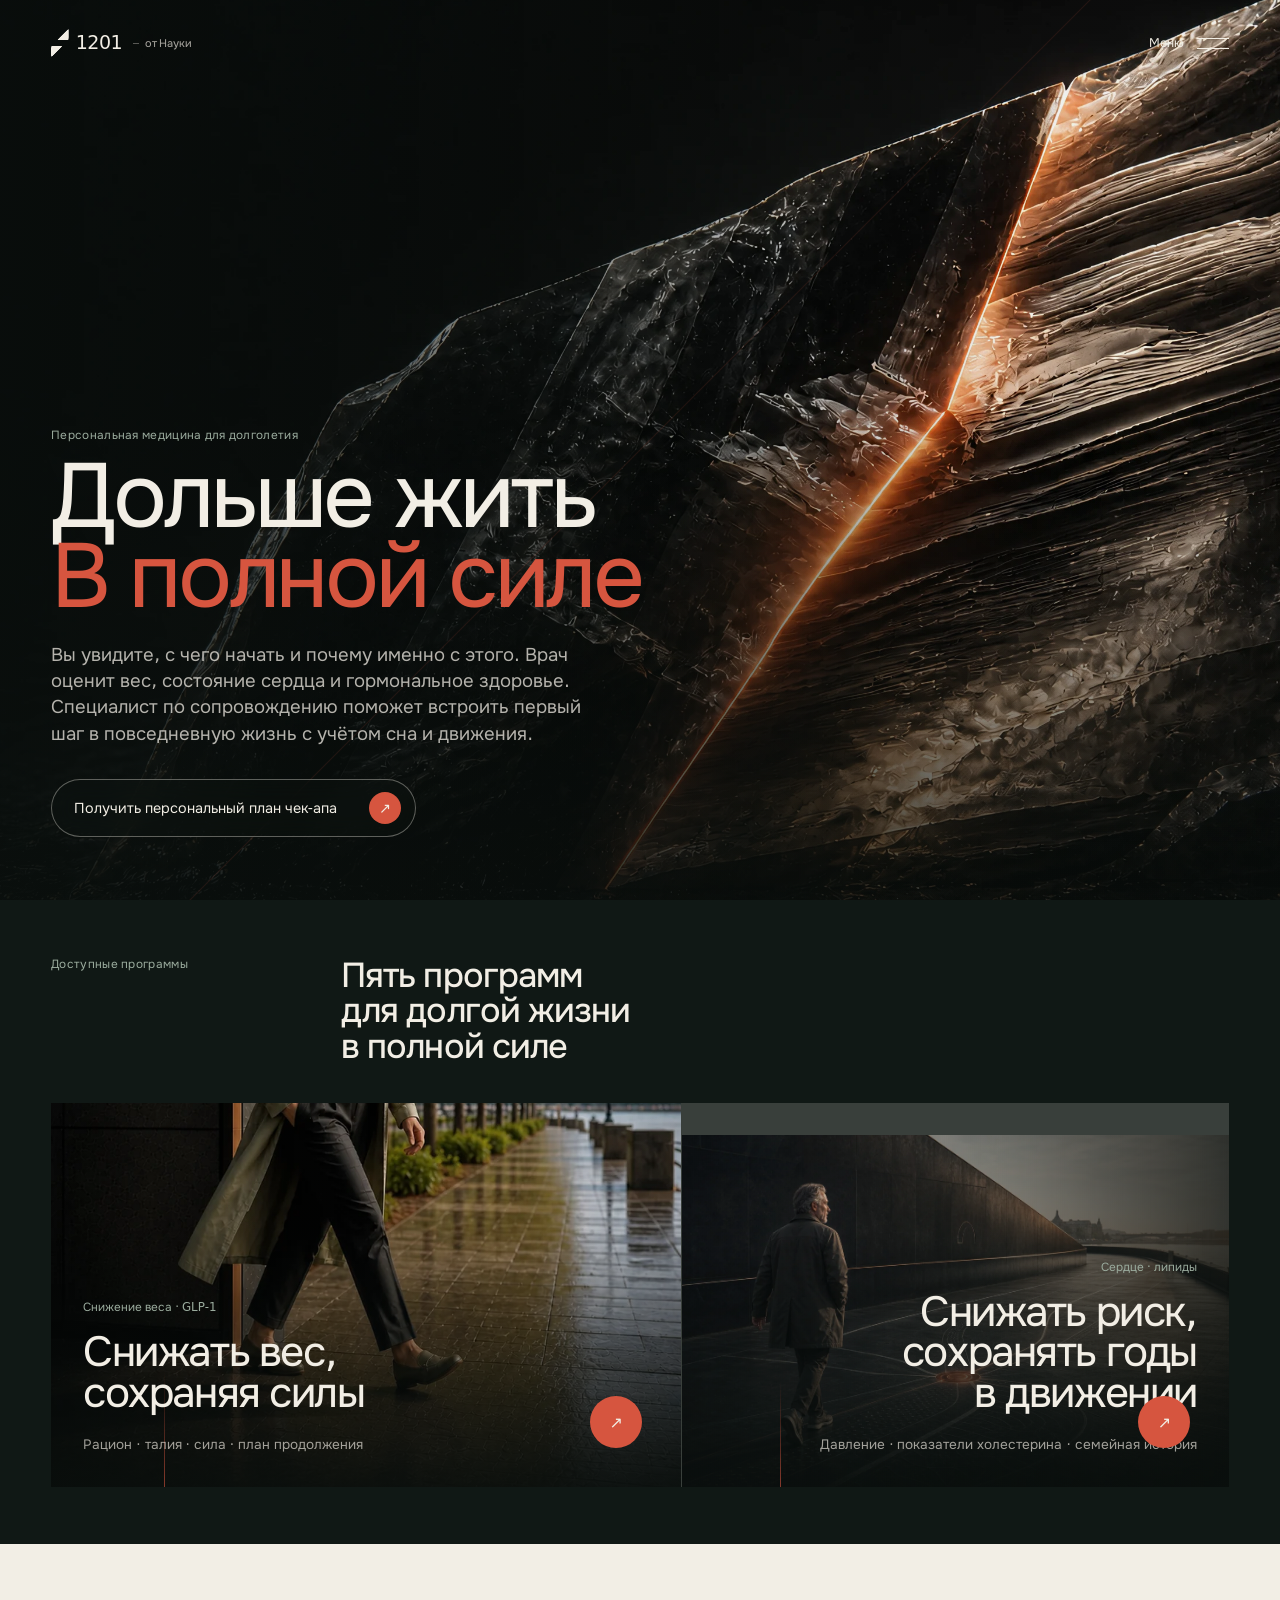
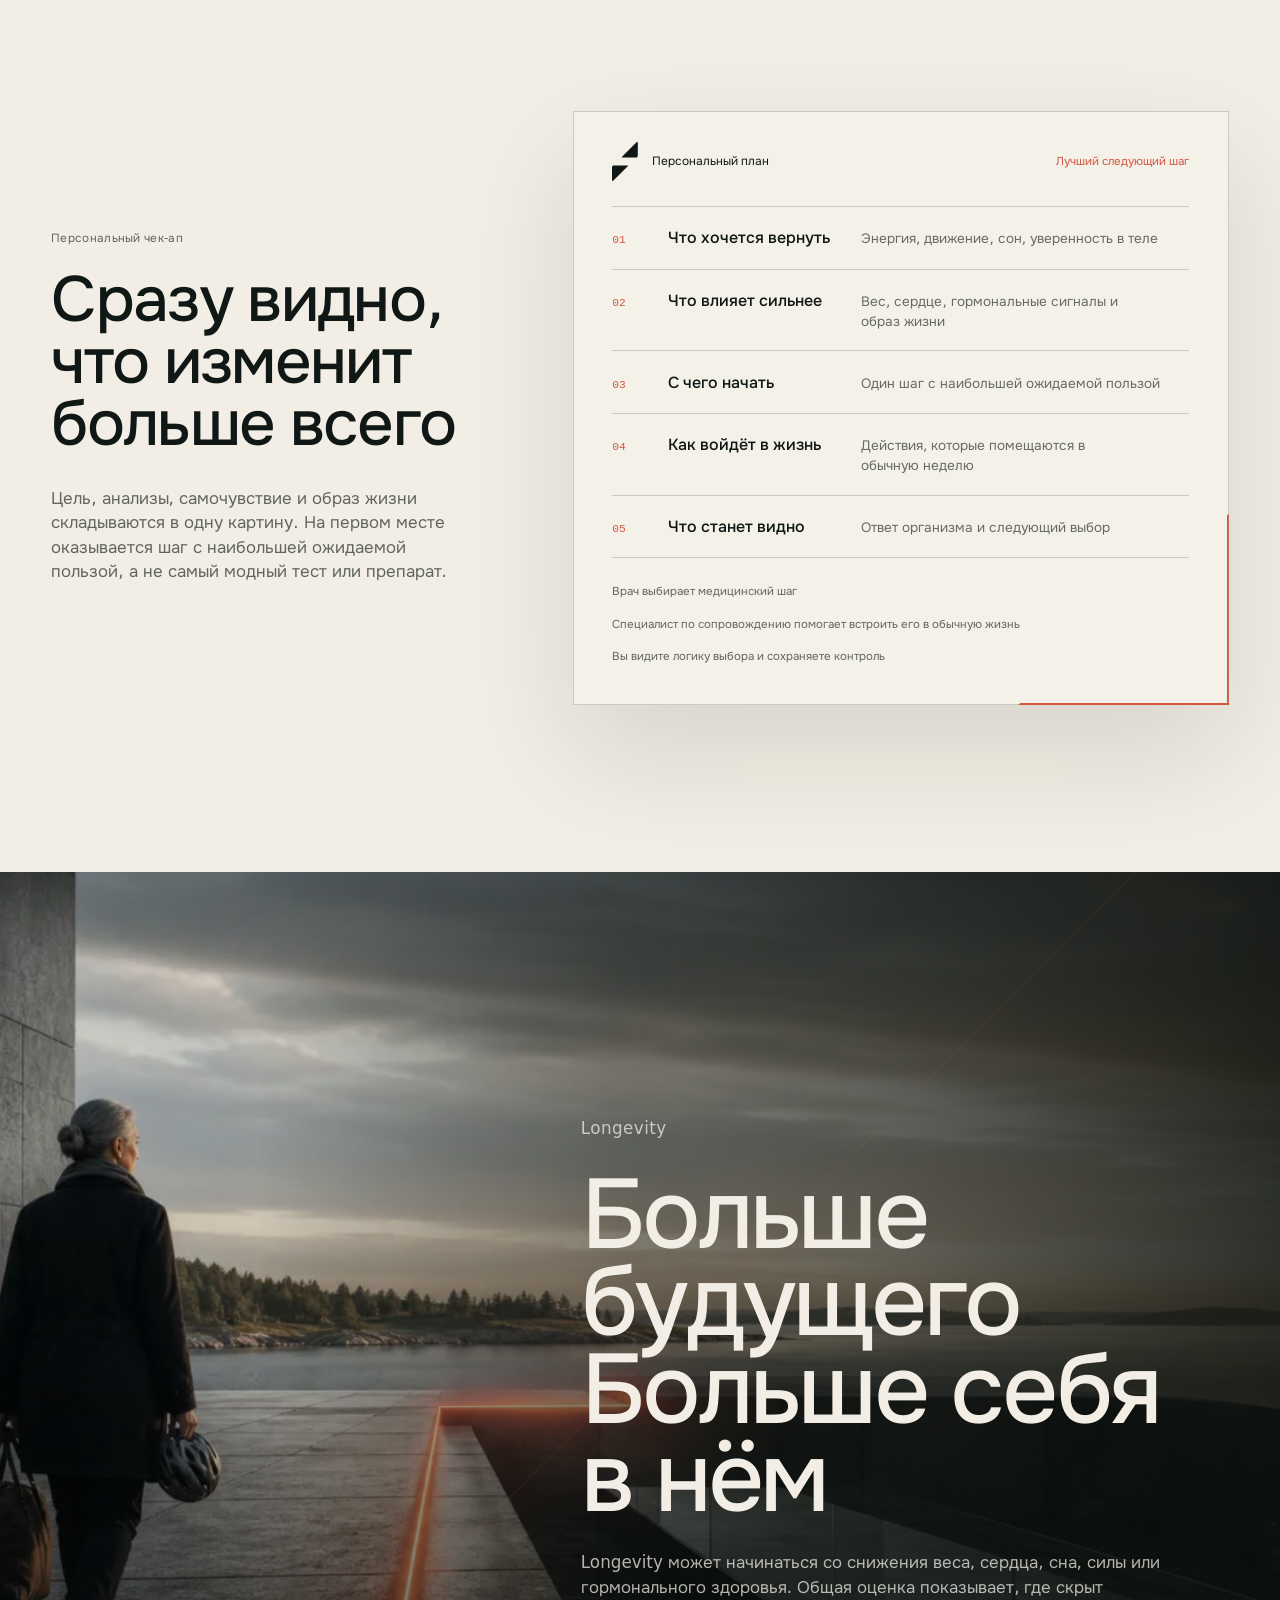
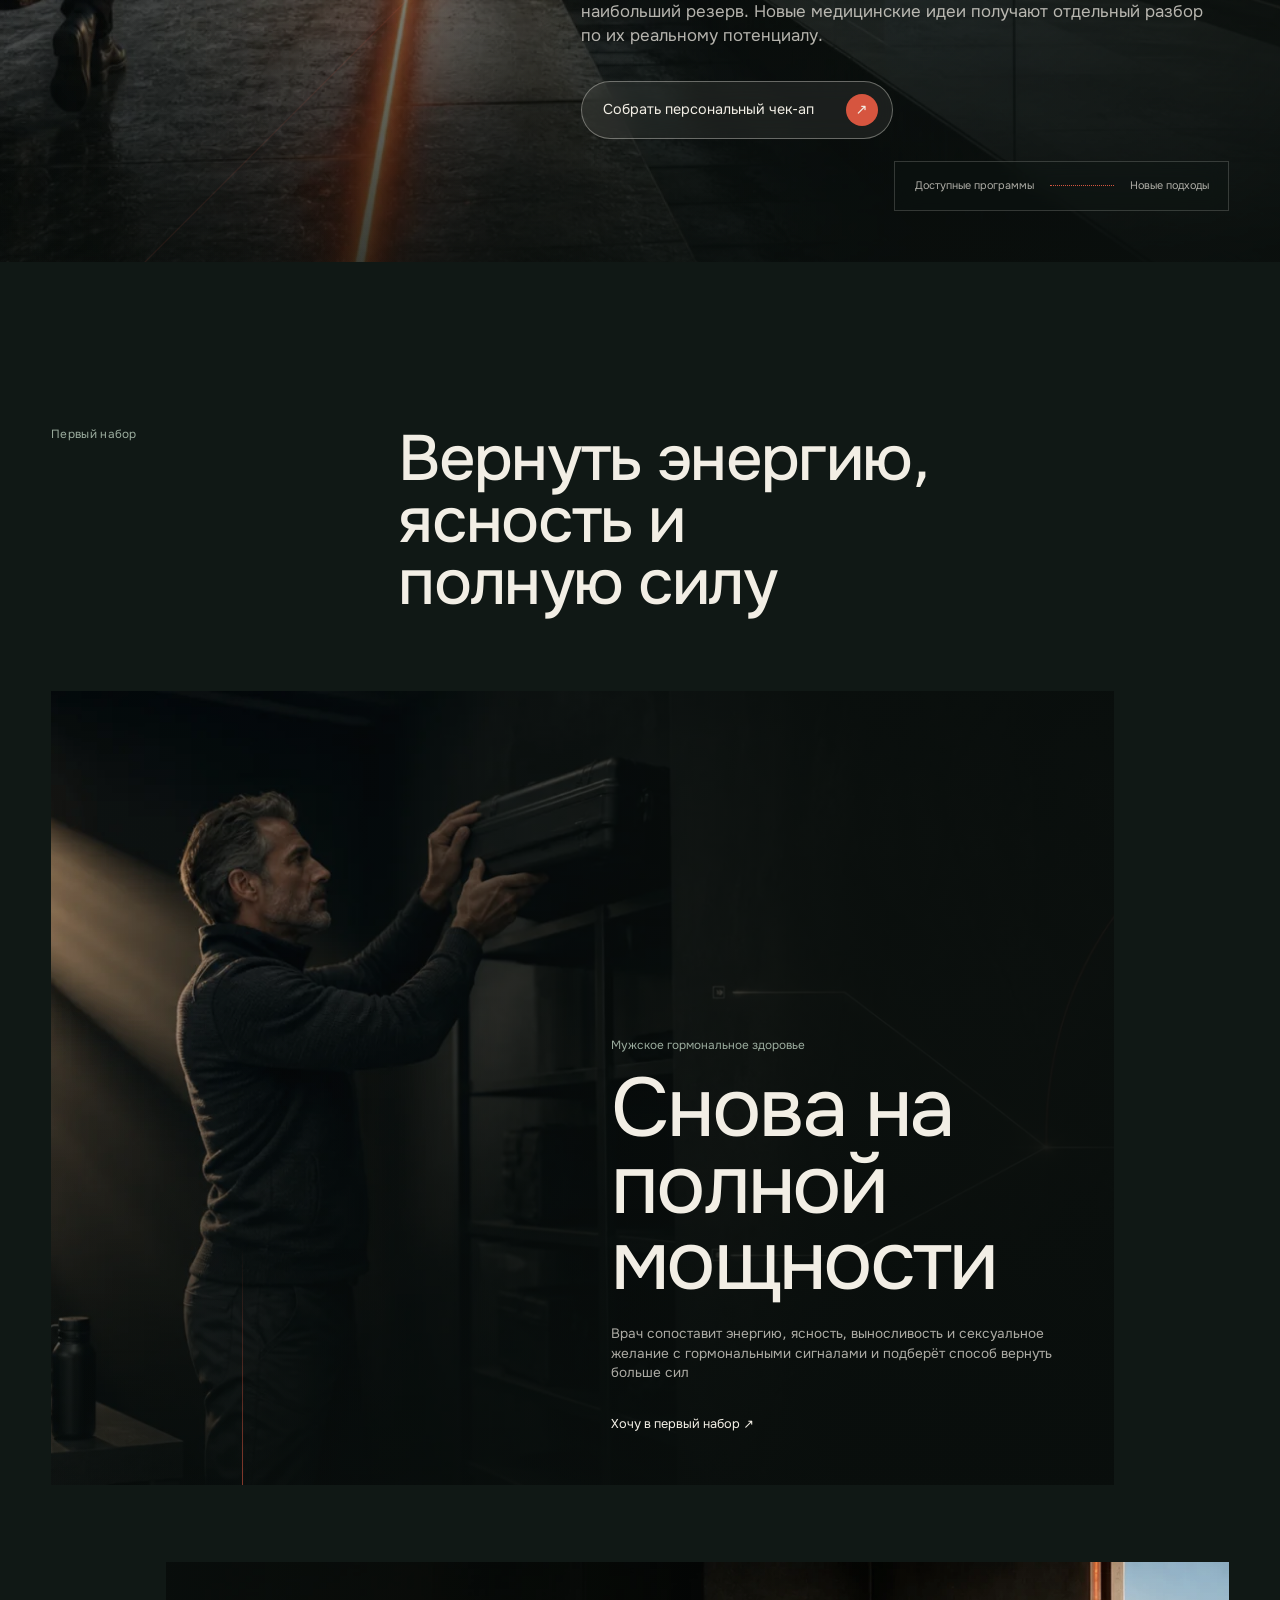
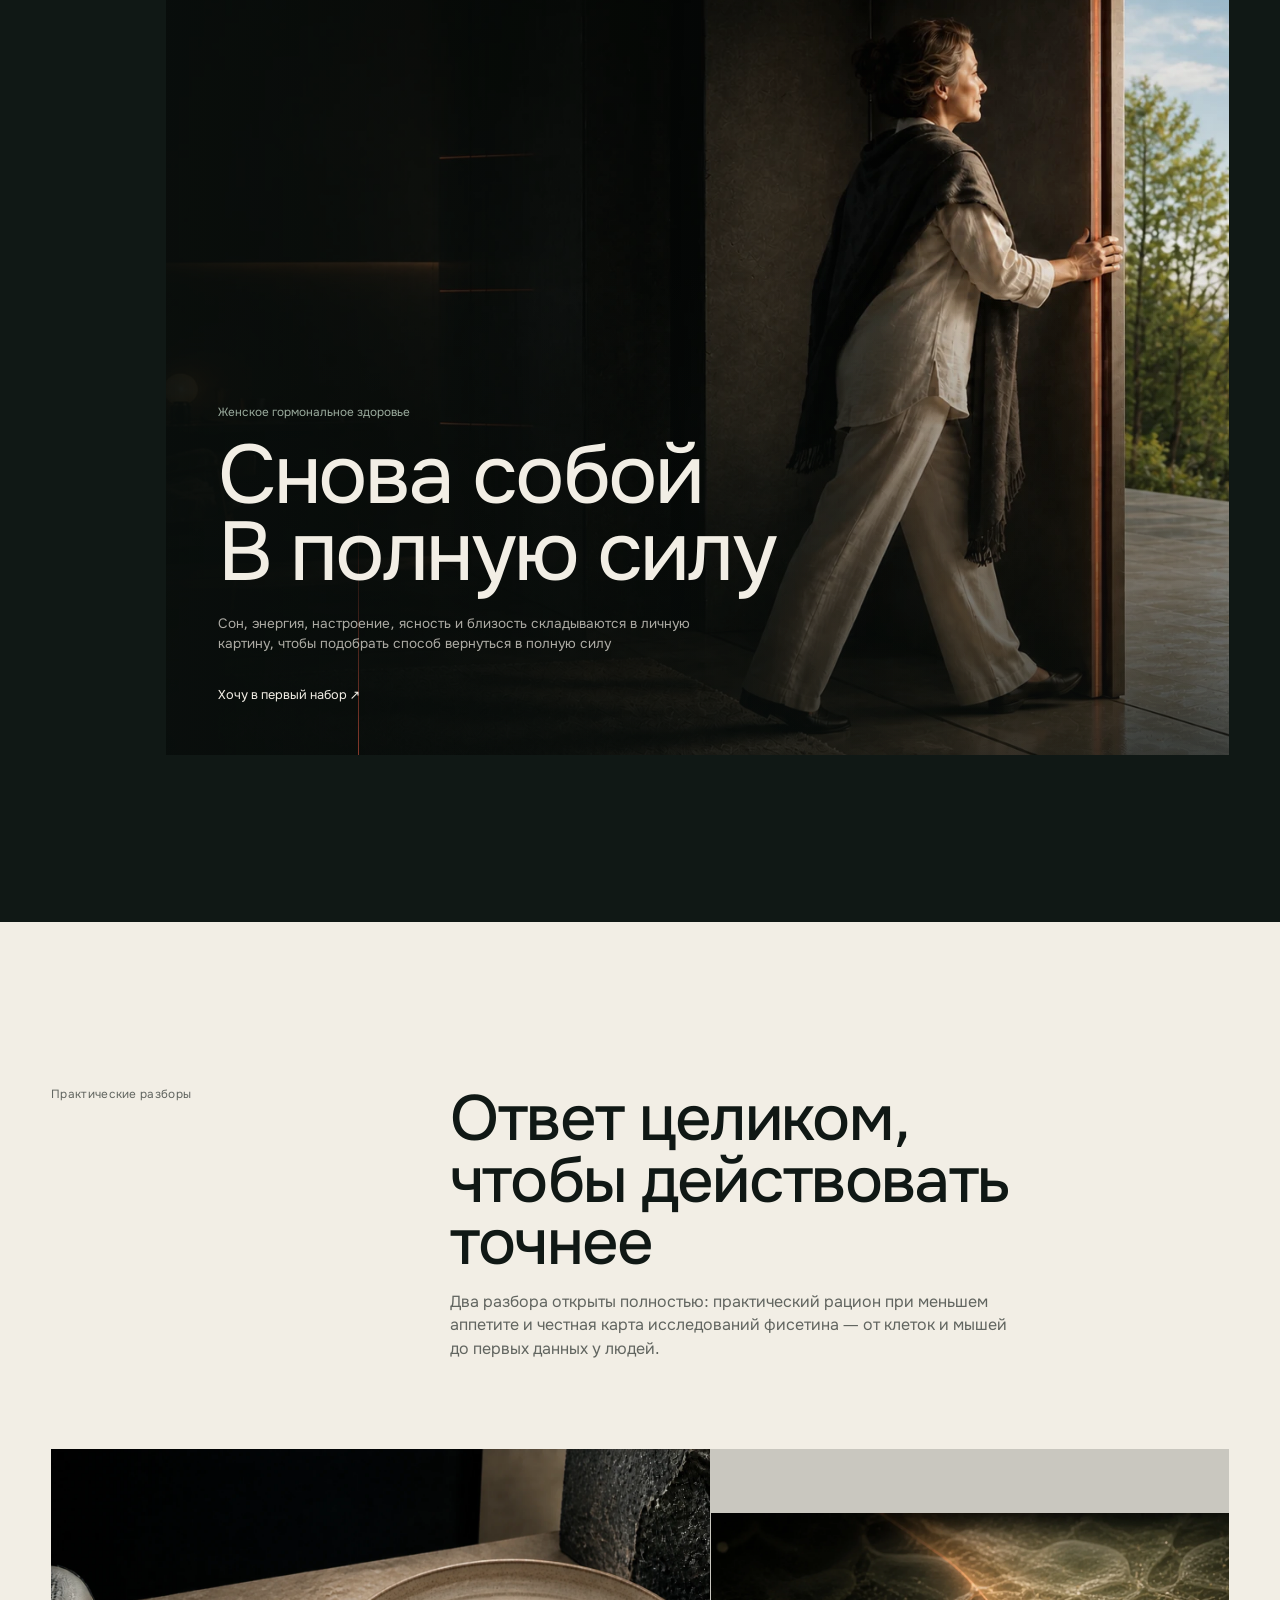
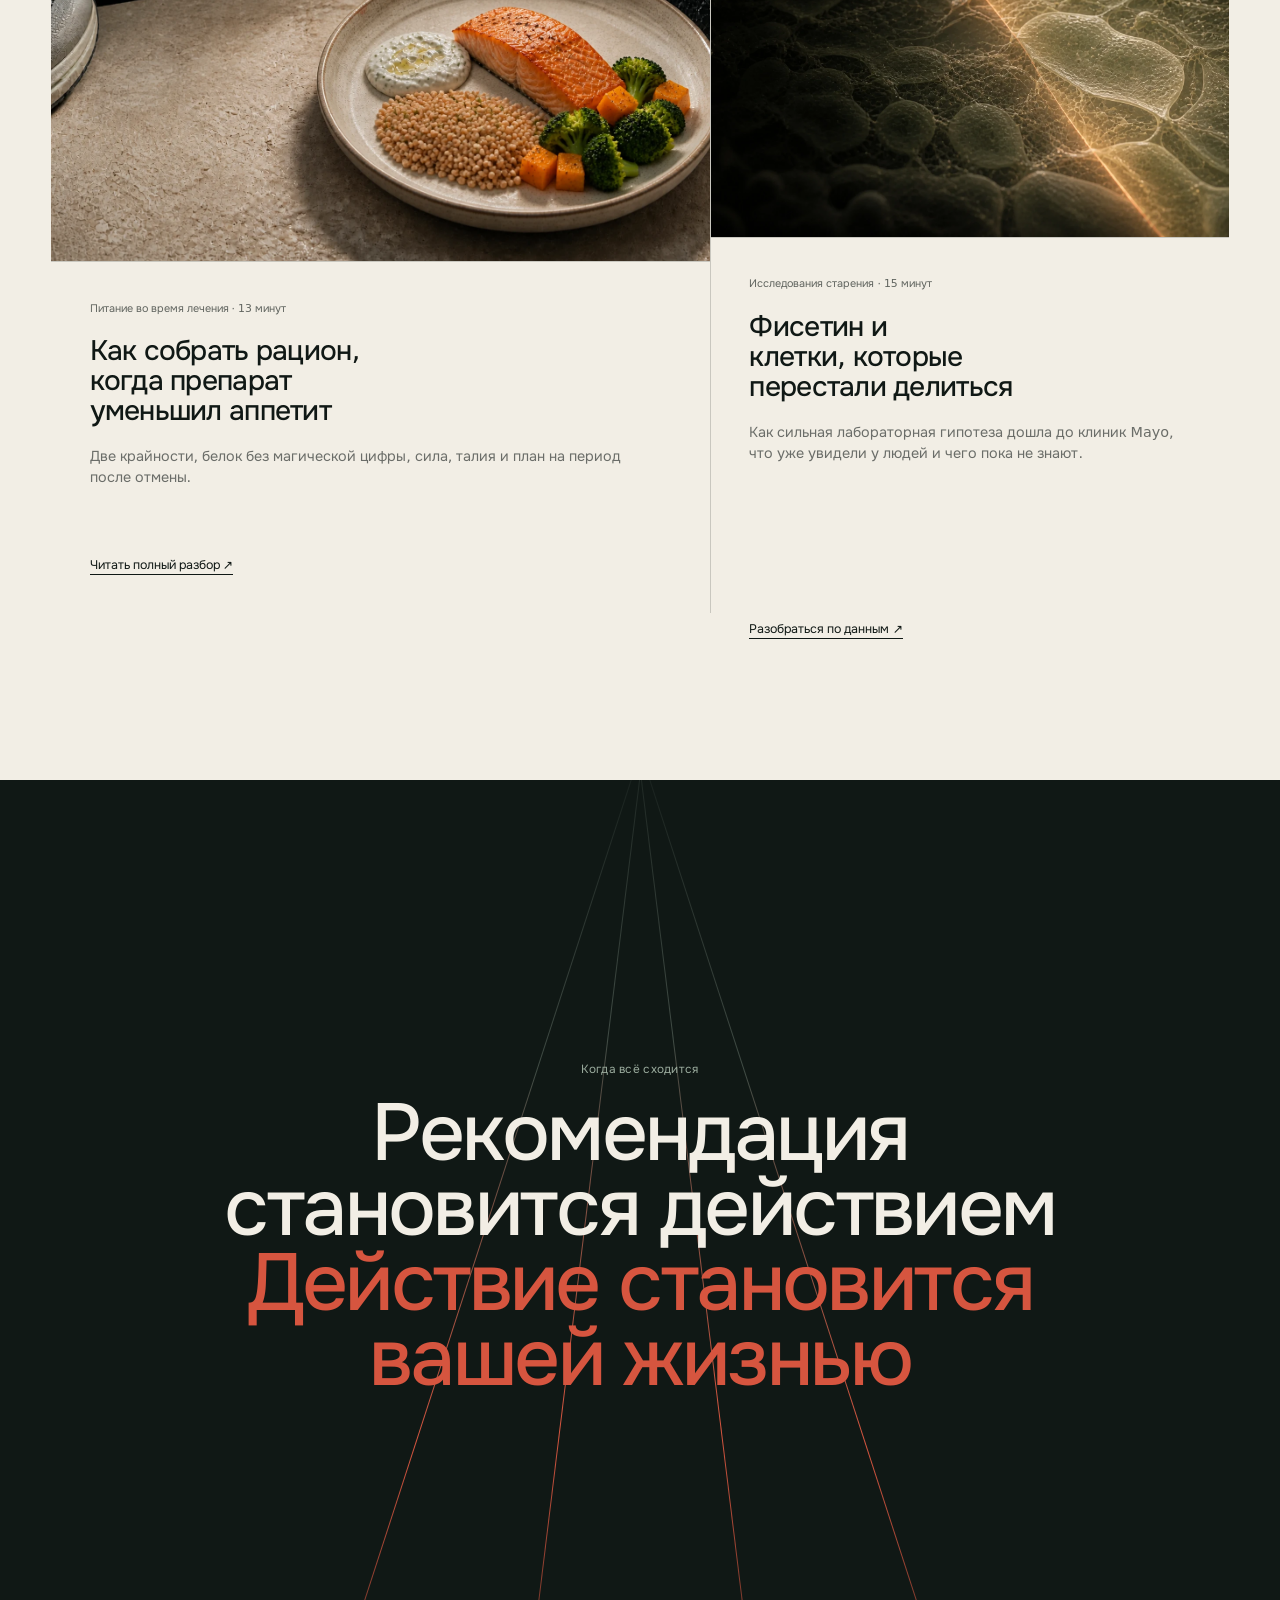
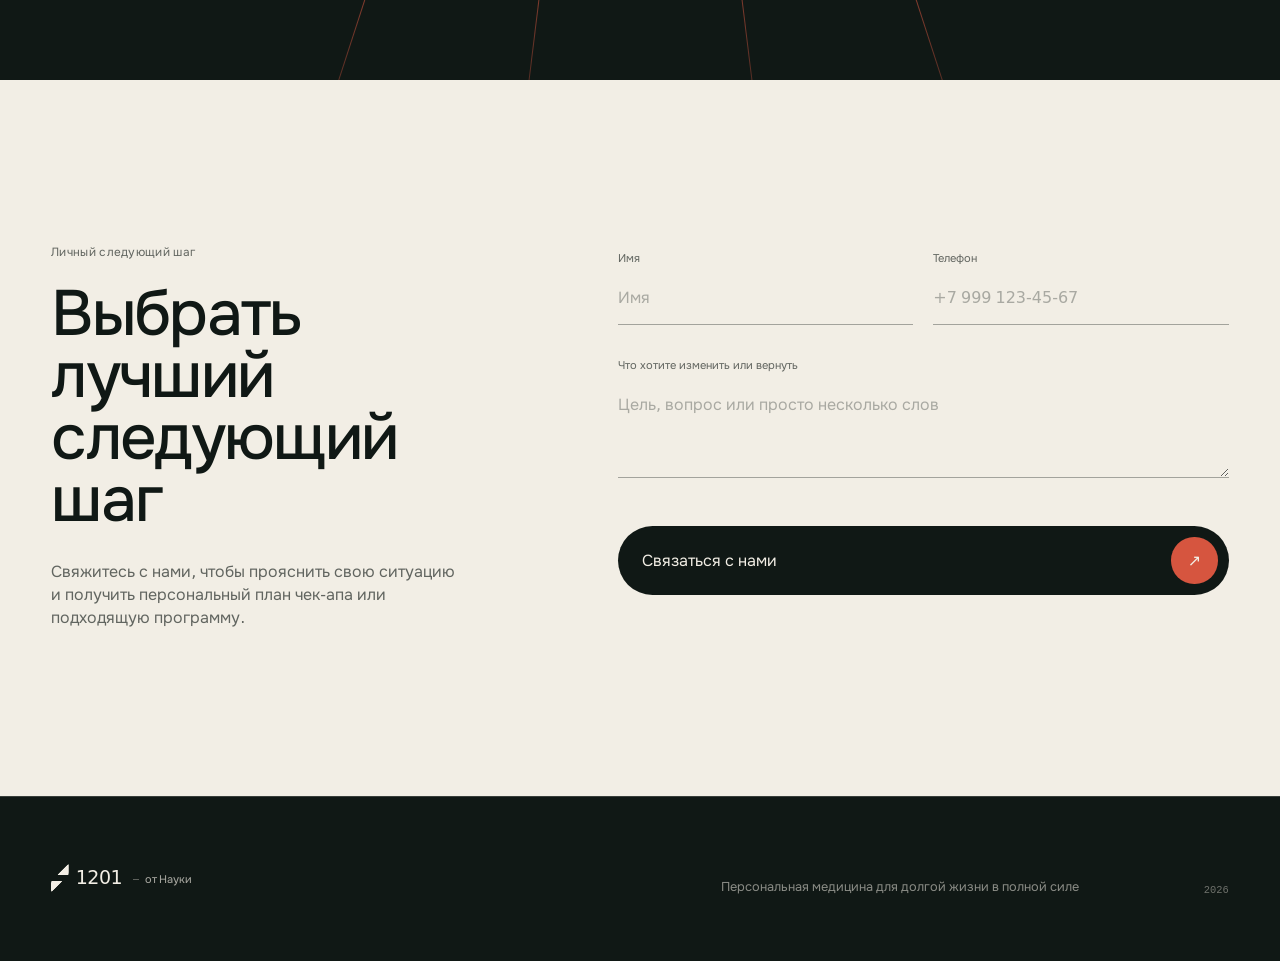
==== commit d84bf096: "Refine program imagery and responsive composition" ====
--- a/index.html
+++ b/index.html
@@ -9,7 +9,8 @@
   <link rel="preload" href="assets/fonts/onest-cyrillic.woff2" as="font" type="font/woff2" crossorigin>
   <link rel="preload" href="assets/hero-brand-ultrasharp.webp" as="image" type="image/webp">
   <link rel="stylesheet" href="styles.css?v=20260823-2">
-  <script src="app.js?v=20260823-2" defer></script>
+  <link rel="stylesheet" href="visual-tuning.css?v=20260824-1">
+  <script src="app.js?v=20260824-1" defer></script>
 </head>
 <body class="home">
   <a class="skip-link" href="#content">К содержанию</a>
@@ -52,8 +53,8 @@
       <div class="gateway-grid">
         <a class="route-card route-card-glp reveal" href="route.html?route=glp1" aria-label="Открыть программу снижения веса и метаболического здоровья">
           <picture>
-            <source media="(max-width: 600px)" srcset="assets/hero-glp1-mobile-v2.webp">
-            <img src="assets/hero-glp1-v2.webp" alt="" width="1672" height="941" loading="lazy">
+            <source media="(max-width: 600px)" srcset="assets/hero-glp1-mobile-v3.webp">
+            <img src="assets/hero-glp1-v3.webp" alt="" width="1672" height="941" loading="lazy">
           </picture>
           <span class="route-card-shade" aria-hidden="true"></span>
           <span class="route-card-label">Снижение веса · GLP‑1</span>
--- a/visual-tuning.css
+++ b/visual-tuning.css
@@ -0,0 +1,253 @@
+/* Targeted image-composition tuning. Loaded after styles.css for clean rollback. */
+
+/* Keep the cardio subject clear of the card copy on wide screens. */
+.route-card-cardio {
+  align-items: flex-end;
+  text-align: right;
+}
+
+.route-card-cardio .route-card-proof {
+  margin-left: auto;
+}
+
+.route-card-cardio .route-card-shade {
+  background:
+    linear-gradient(to left, rgba(9, 14, 12, .82), rgba(9, 14, 12, .1) 72%),
+    linear-gradient(0deg, rgba(9, 14, 12, .94), rgba(9, 14, 12, .08) 68%);
+}
+
+/* The compact result dossier duplicated copy and covered legs in several heroes. */
+.route-signal {
+  display: none;
+}
+
+/* Give the female portrait a cleaner left text-safe zone. */
+.hormone-female img {
+  object-position: 20% center;
+}
+
+@media (min-width: 901px) {
+  /* The subject lives on the left in these three photographs. */
+  [data-route="cardio"] .route-hero-copy,
+  [data-route="longevity"] .route-hero-copy {
+    width: min(58rem, 62vw);
+    margin-left: auto;
+  }
+
+  [data-route="male"] .route-hero-copy {
+    width: min(43rem, 48vw);
+    margin-left: auto;
+  }
+
+  [data-route="cardio"] .route-hero-scrim,
+  [data-route="longevity"] .route-hero-scrim,
+  [data-route="male"] .route-hero-scrim {
+    background:
+      linear-gradient(to left, rgba(8, 13, 11, .92) 0%, rgba(8, 13, 11, .52) 54%, rgba(8, 13, 11, .08) 82%),
+      linear-gradient(0deg, rgba(8, 13, 11, .78), transparent 62%);
+  }
+
+  [data-route="cardio"] .route-signal,
+  [data-route="longevity"] .route-signal,
+  [data-route="male"] .route-signal {
+    display: none;
+  }
+
+  [data-route="female"] .route-hero-copy {
+    width: min(39rem, 43vw);
+  }
+
+  [data-route="female"] .route-hero-media img {
+    object-position: 28% center;
+  }
+
+  /* The longevity subject is on the left; the right side is the true safe area. */
+  .longevity-canvas .canvas-copy {
+    margin-left: auto;
+  }
+
+  .longevity-canvas .canvas-scrim {
+    background:
+      linear-gradient(to left, rgba(10, 15, 13, .86) 0%, rgba(10, 15, 13, .48) 52%, rgba(10, 15, 13, .08) 80%),
+      linear-gradient(0deg, rgba(10, 15, 13, .76), transparent 55%);
+  }
+}
+
+@media (max-width: 900px) {
+  /* Editorial image-above-copy cards: no text sits on a person. */
+  .route-card {
+    --card-media-height: clamp(18rem, 48svh, 28rem);
+    min-height: 0;
+    padding-top: calc(var(--card-media-height) + 2rem);
+    background: var(--ink);
+  }
+
+  .route-card-cardio {
+    align-items: flex-start;
+    text-align: left;
+  }
+
+  .route-card-cardio .route-card-proof {
+    margin-left: 0;
+  }
+
+  .route-card picture,
+  .route-card > img {
+    inset: 0 0 auto;
+    height: var(--card-media-height);
+  }
+
+  .route-card picture img {
+    inset: 0;
+    height: 100%;
+  }
+
+  .route-card-shade {
+    inset: 0 0 auto;
+    height: var(--card-media-height);
+    background: linear-gradient(0deg, var(--ink) 0%, rgba(9, 14, 12, .48) 18%, transparent 52%);
+  }
+
+  .route-card-glp img {
+    object-position: 72% center;
+  }
+
+  .route-card-cardio img {
+    object-position: 0% center;
+  }
+
+  /* Route heroes become a clear image chapter followed by copy. */
+  .route-hero {
+    --route-media-height: clamp(28rem, 58svh, 36rem);
+    min-height: 0;
+    display: block;
+    padding: calc(var(--route-media-height) + 2.25rem) var(--pad) 3rem;
+    background: var(--ink);
+  }
+
+  .route-hero-media {
+    inset: 0 0 auto;
+    height: var(--route-media-height);
+  }
+
+  .route-hero-scrim {
+    inset: 0 0 auto;
+    height: var(--route-media-height);
+    background:
+      linear-gradient(0deg, var(--ink) 0%, rgba(8, 13, 11, .48) 18%, transparent 52%),
+      linear-gradient(90deg, rgba(8, 13, 11, .42), transparent 68%);
+  }
+
+  .route-hero-copy {
+    width: 100%;
+    margin: 0;
+  }
+
+  [data-route="glp1"] .route-hero-media img {
+    object-position: 72% center;
+  }
+
+  [data-route="cardio"] .route-hero-media img,
+  [data-route="longevity"] .route-hero-media img,
+  [data-route="male"] .route-hero-media img {
+    object-position: 0% center;
+  }
+
+  [data-route="female"] .route-hero-media img {
+    object-position: 28% center;
+  }
+
+  /* The home longevity scene gets the same image-above-copy discipline. */
+  .longevity-canvas {
+    --canvas-media-height: clamp(28rem, 58svh, 36rem);
+    min-height: 0;
+    display: block;
+    padding: calc(var(--canvas-media-height) + 2.25rem) var(--pad) 2rem;
+    background: var(--ink);
+  }
+
+  .longevity-canvas .canvas-media {
+    inset: 0 0 auto;
+    height: var(--canvas-media-height);
+  }
+
+  .longevity-canvas .canvas-media img {
+    object-position: 0% center;
+  }
+
+  .longevity-canvas .canvas-scrim {
+    inset: 0 0 auto;
+    height: var(--canvas-media-height);
+    background:
+      linear-gradient(0deg, var(--ink) 0%, rgba(8, 13, 11, .5) 18%, transparent 52%),
+      linear-gradient(90deg, rgba(8, 13, 11, .42), transparent 72%);
+  }
+
+  .longevity-canvas .canvas-copy {
+    margin: 0;
+    padding-bottom: 6rem;
+  }
+
+  /* Hormone panels keep the portrait intact and put all copy beneath it. */
+  .hormone-panel {
+    --hormone-media-height: clamp(28rem, 60svh, 38rem);
+    min-height: 0;
+    display: block;
+    padding-top: calc(var(--hormone-media-height) + 2rem);
+    background: var(--ink);
+  }
+
+  .hormone-panel img {
+    inset: 0 0 auto;
+    height: var(--hormone-media-height);
+  }
+
+  .hormone-panel .panel-scrim {
+    inset: 0 0 auto;
+    height: var(--hormone-media-height);
+    background: linear-gradient(0deg, var(--ink) 0%, rgba(8, 13, 11, .46) 18%, transparent 52%);
+  }
+
+  .hormone-panel .route-card-label,
+  .hormone-panel > strong,
+  .hormone-panel .panel-proof,
+  .hormone-panel > em {
+    display: block;
+    width: auto;
+  }
+
+  .hormone-male img {
+    object-position: 0% center;
+  }
+
+  .hormone-female img {
+    object-position: 60% center;
+    top: 2.5rem;
+    height: calc(var(--hormone-media-height) - 2.5rem);
+  }
+
+  [data-route="female"] .route-hero-media img {
+    position: relative;
+    top: 2.5rem;
+    height: calc(100% - 2.5rem);
+  }
+}
+
+@media (max-width: 600px) {
+  .route-hero {
+    --route-media-height: clamp(22rem, 46svh, 29rem);
+  }
+
+  .route-card-glp img,
+  [data-route="glp1"] .route-hero-media img {
+    object-position: 50% 18%;
+  }
+
+  [data-route="female"] .route-hero-media img {
+    object-position: 60% center;
+  }
+
+  .route-title {
+    max-width: 15ch;
+  }
+}
